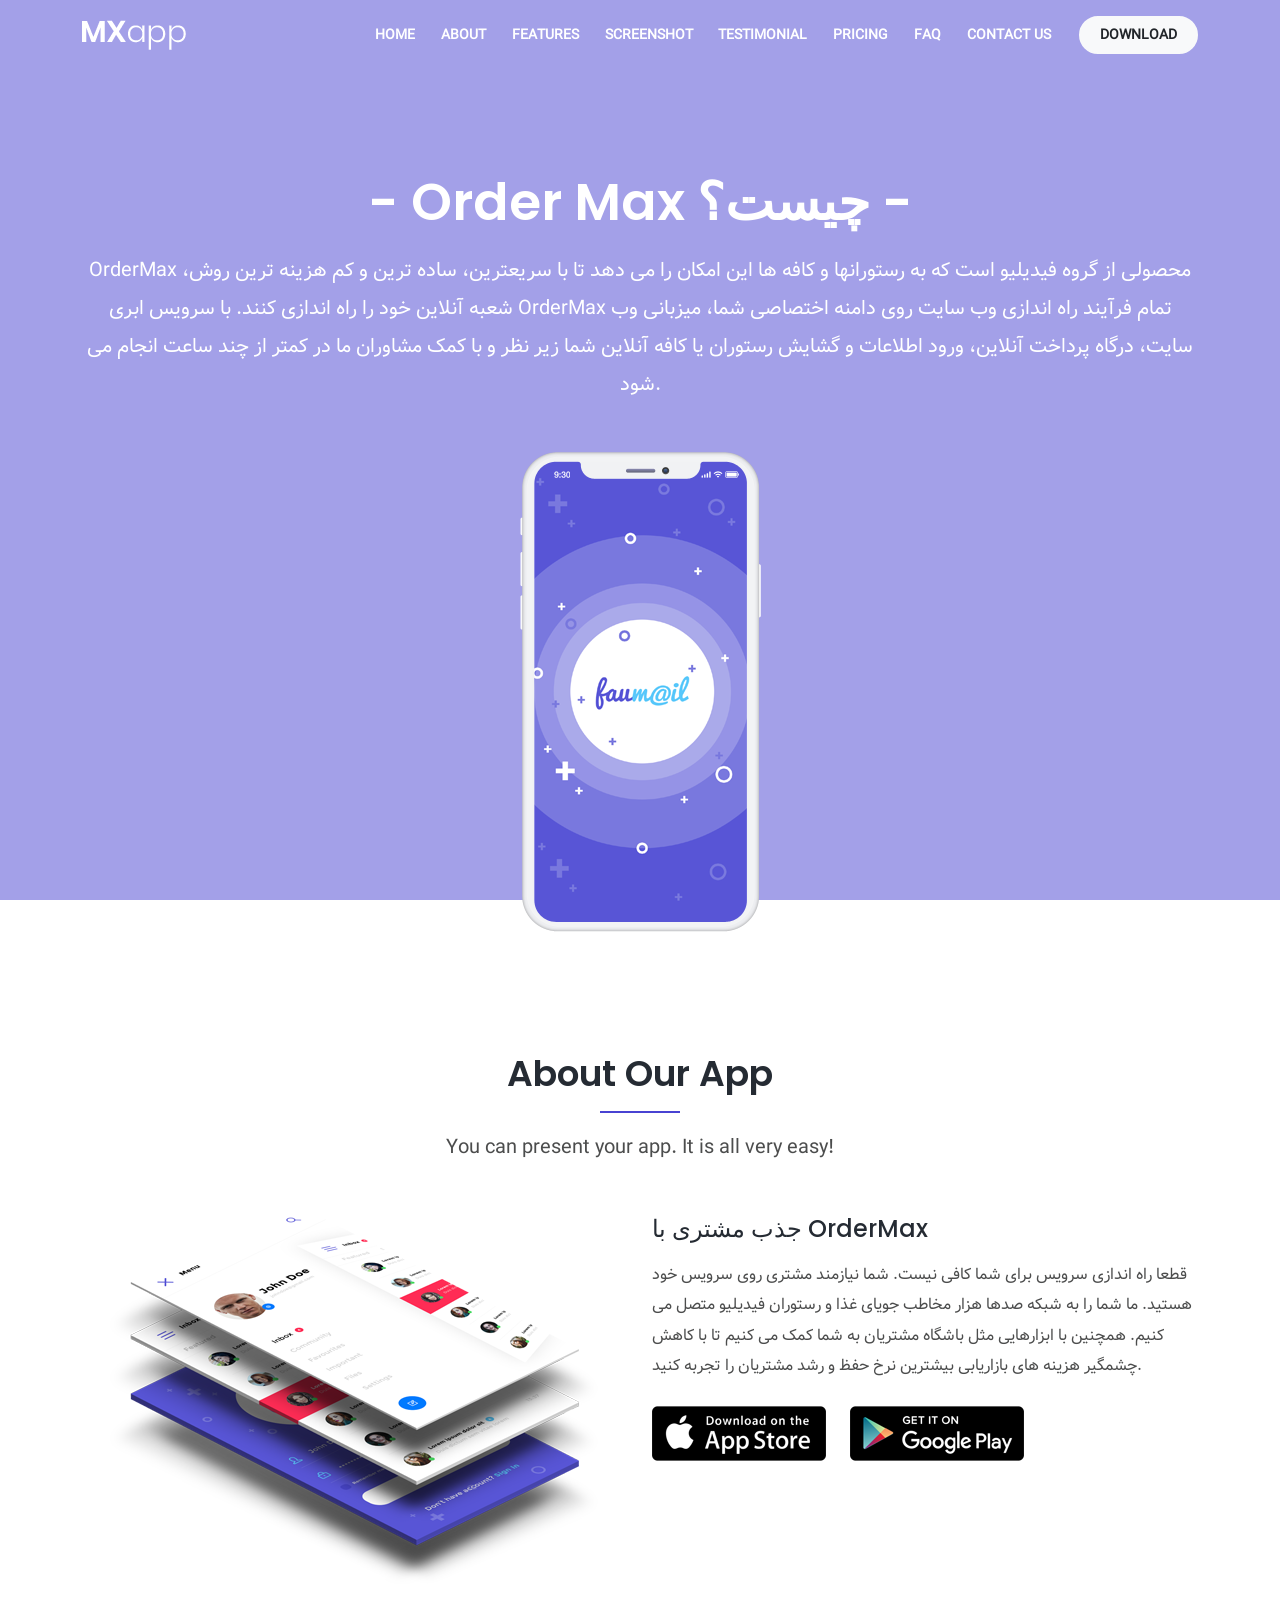
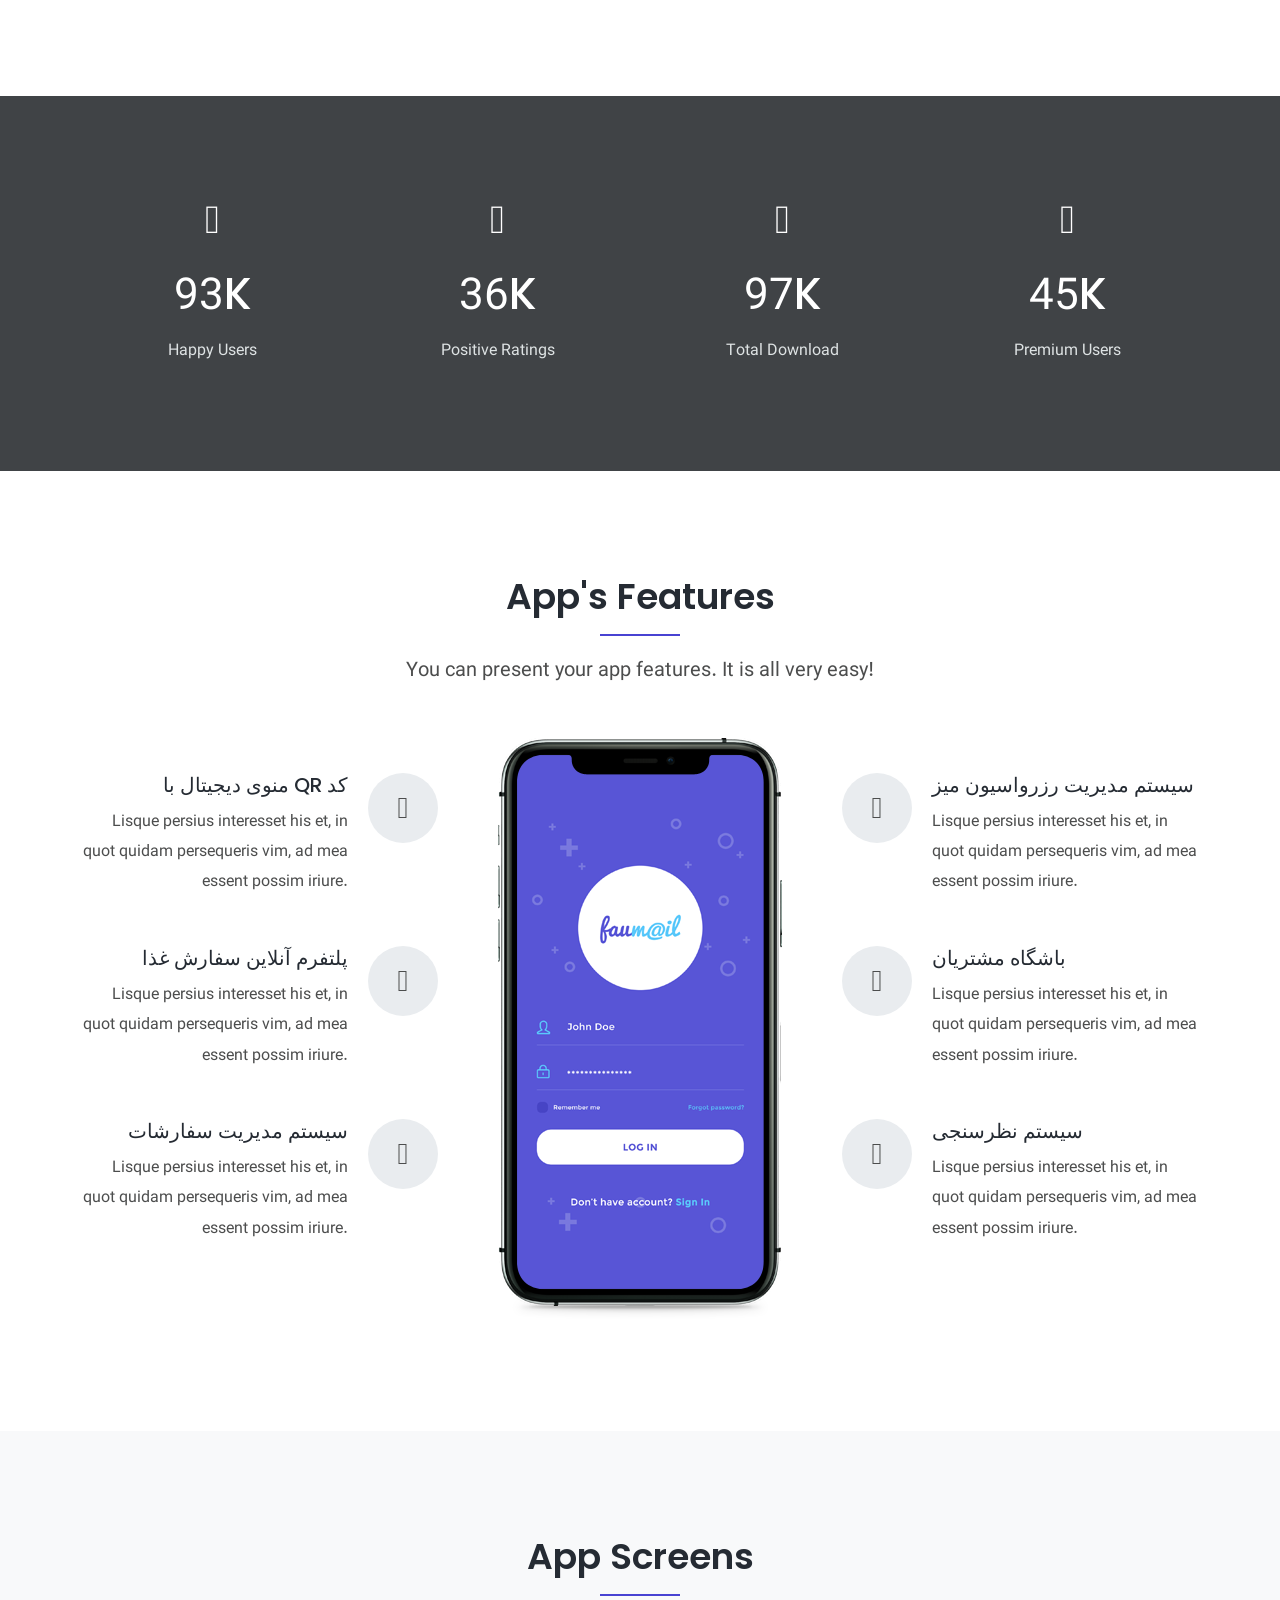
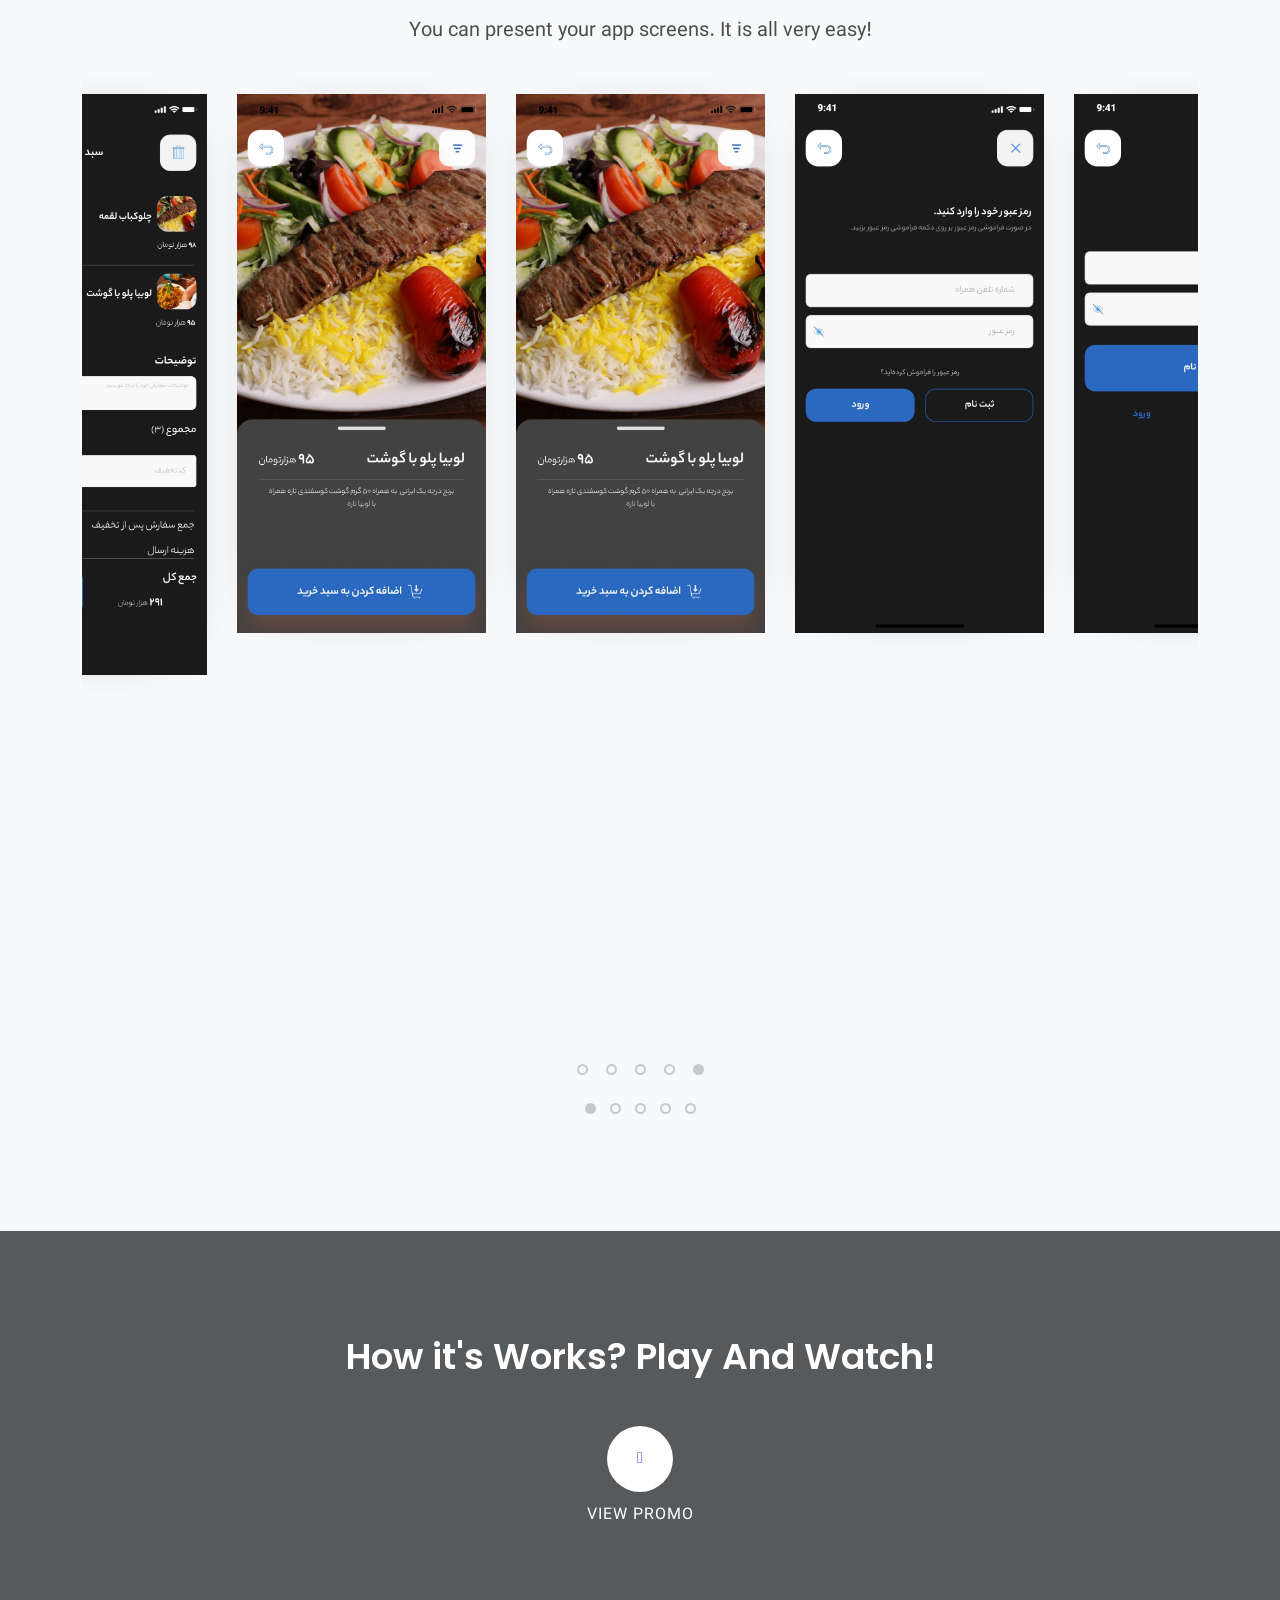
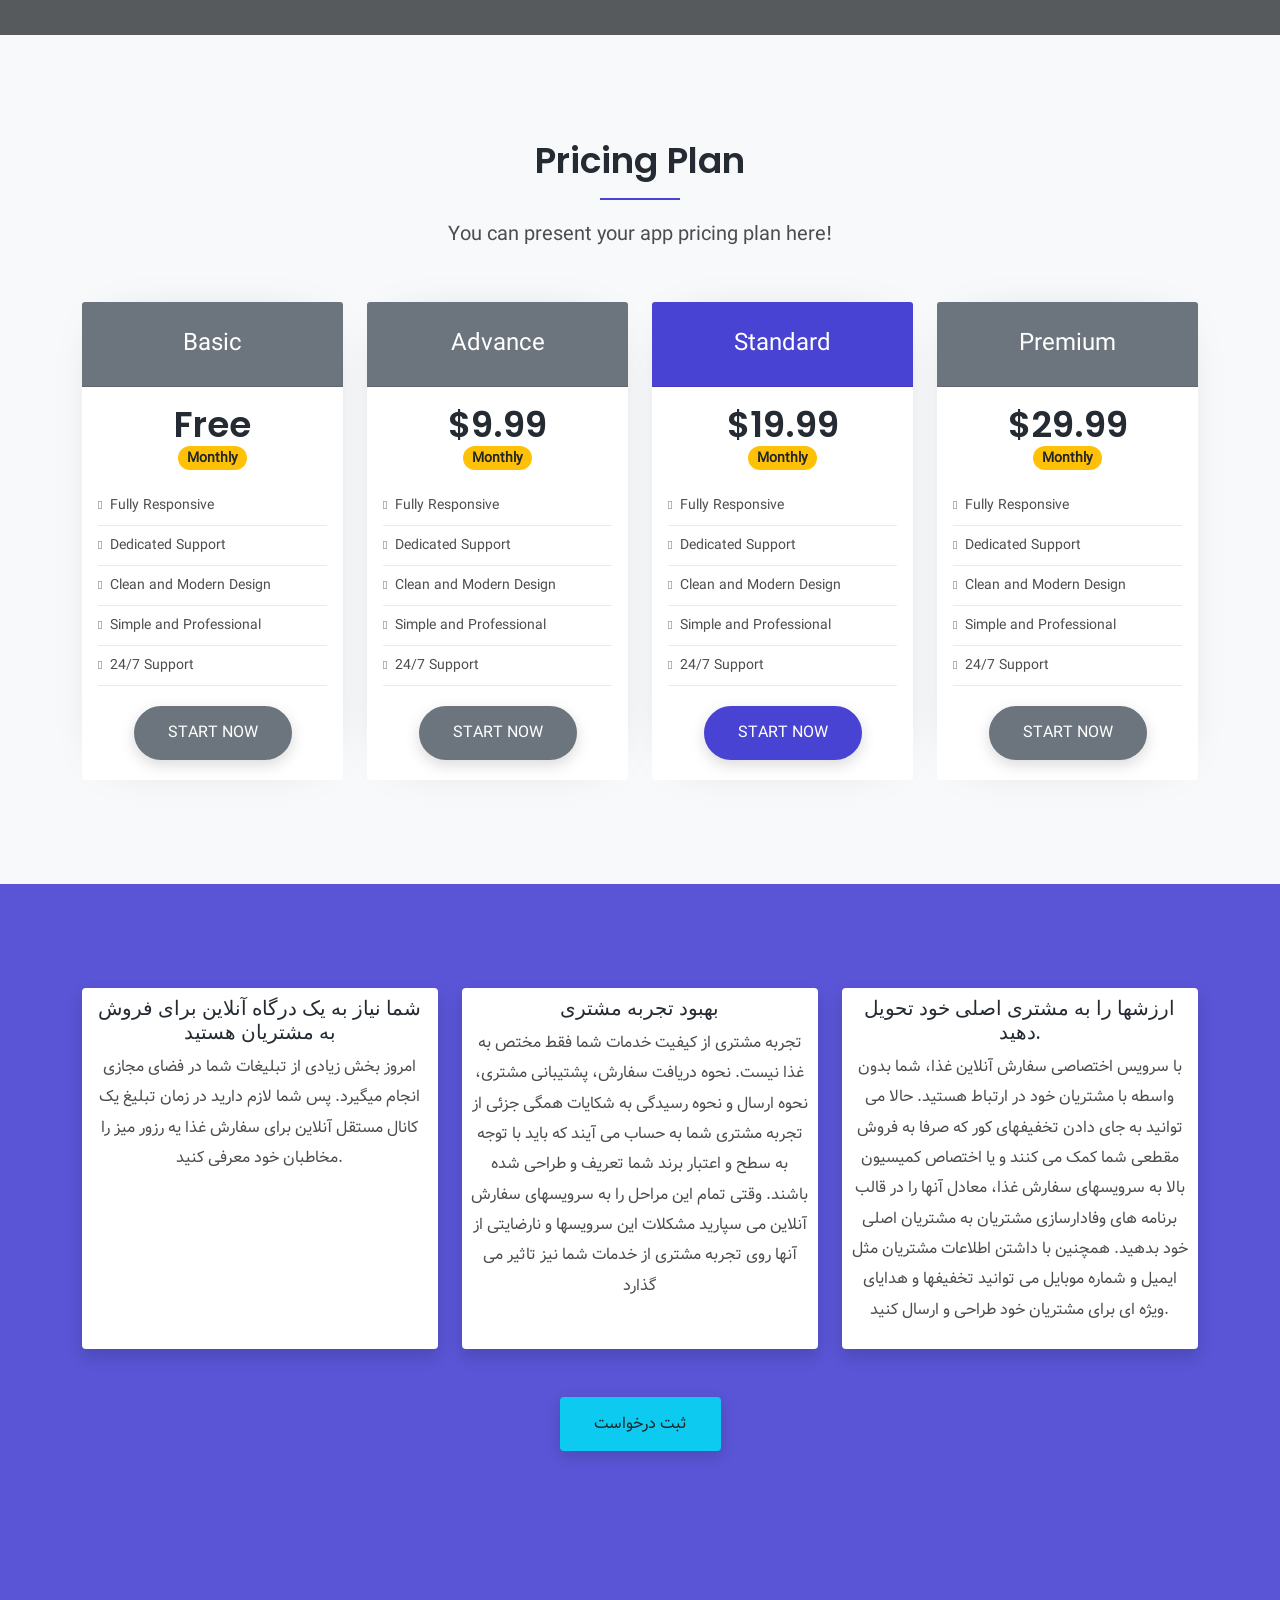
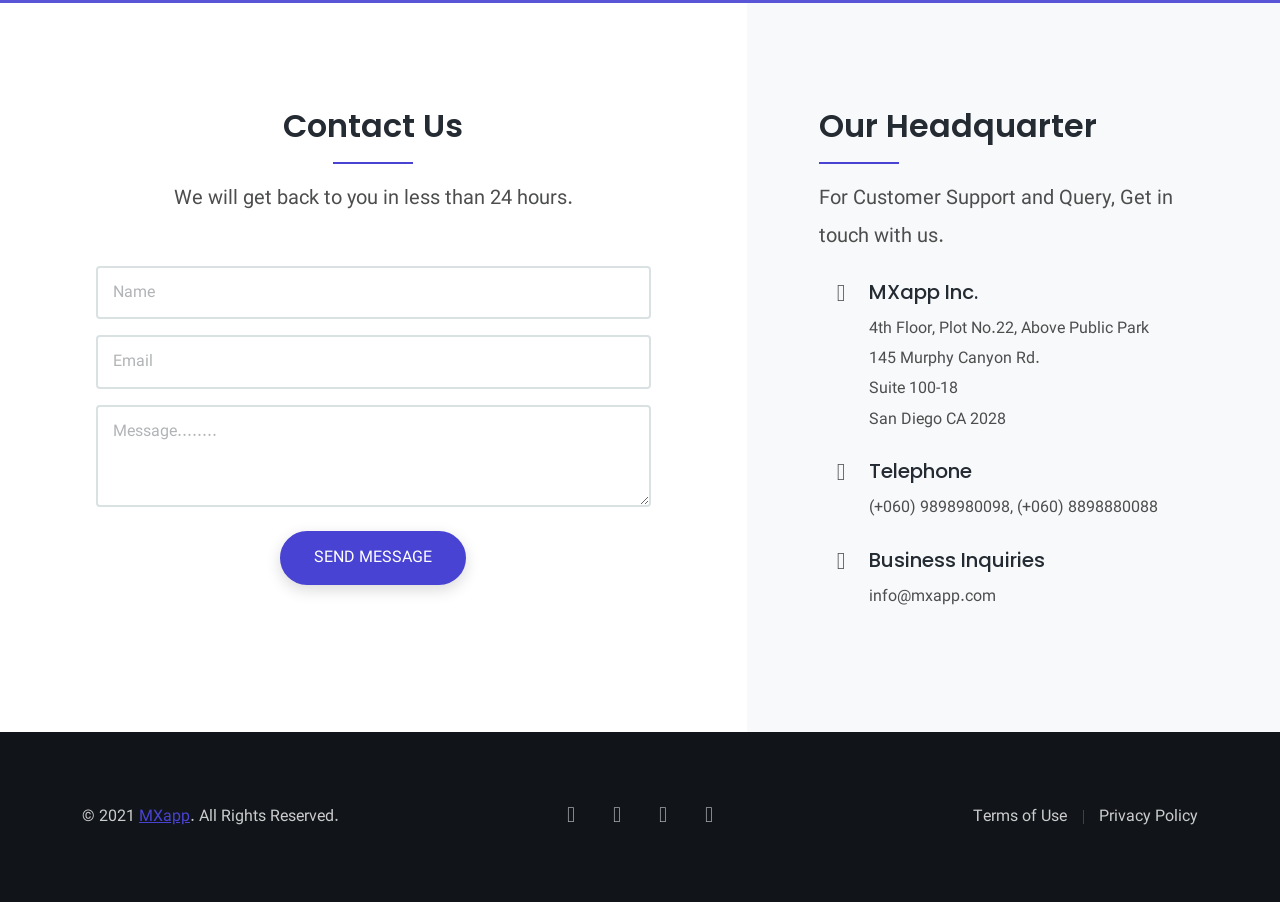
==== MXapp - App Landing Page HTML Template.html @ c93a3bf6 "version 1" ====
<!DOCTYPE html>
<!-- saved from url=(0051)http://demo.harnishdesign.net/html/mxapp/index.html -->
<html lang="en">

<head>
    <meta http-equiv="Content-Type" content="text/html; charset=UTF-8">

    <meta http-equiv="X-UA-Compatible" content="IE=edge">
    <meta name="viewport" content="width=device-width, initial-scale=1, minimum-scale=1.0, shrink-to-fit=no">
    <link href="http://demo.harnishdesign.net/html/mxapp/images/favicon.png" rel="icon">
    <title>MXapp - App Landing Page HTML Template</title>
    <meta name="description" content="MXapp is Multi-purpose Bootstrap 5 App Landing Page HTML Template.">
    <meta name="author" content="harnishdesign.net">

    <!-- Web Fonts -->
    <link rel="stylesheet" href="https://fonts.googleapis.com/css?family=Poppins:100,200,300,400,500,600,700,800,900"
        type="text/css">

    <!-- Stylesheet
============================================= -->
    <!-- Bootstrap -->
    <link rel="stylesheet" type="text/css" href="./MXapp - App Landing Page HTML Template_files/bootstrap.min.css">
    <!-- Font Awesome Icon -->
    <link rel="stylesheet" type="text/css" href="./MXapp - App Landing Page HTML Template_files/all.min.css">
    <!-- Owl Carousel -->
    <link rel="stylesheet" type="text/css" href="./MXapp - App Landing Page HTML Template_files/owl.carousel.min.css">
    <!-- Magnific Popup -->
    <link rel="stylesheet" type="text/css" href="./MXapp - App Landing Page HTML Template_files/magnific-popup.min.css">
    <!-- Custom Stylesheet -->
    <link rel="stylesheet" type="text/css" href="./MXapp - App Landing Page HTML Template_files/stylesheet.css">
    <!-- Colors Css -->
    <link id="color-switcher" type="text/css" rel="stylesheet"
        href="./MXapp - App Landing Page HTML Template_files/index.html">
</head>

<body data-bs-spy="scroll" data-bs-target=".navbar" data-bs-offset="70">

    <!-- Preloader -->
    <div class="preloader" style="display: none;">
        <div data-loader="dual-ring" style="display: none;"></div>
    </div>
    <!-- Preloader End -->

    <!-- Document Wrapper   
=============================== -->
    <div id="main-wrapper">
        <!-- Header
  ============================ -->
        <header id="header" class="sticky-top-slide">
            <!-- Navbar -->
            <nav
                class="primary-menu navbar navbar-expand-lg navbar-text-light bg-transparent navbar-line-under-text border-bottom-0 text-uppercase text-2 fw-600 sticky-on">
                <div class="container-lg">
                    <!-- Logo -->
                    <a class="logo" href="http://demo.harnishdesign.net/html/mxapp/index.html" title="MXapp"> <img
                            src="./MXapp - App Landing Page HTML Template_files/logo-light.png" alt="MXapp"> </a>
                    <!-- Logo End -->
                    <button class="navbar-toggler" type="button" data-bs-toggle="collapse"
                        data-bs-target="#header-nav"><span></span><span></span><span></span></button>
                    <div id="header-nav" class="collapse navbar-collapse justify-content-end">
                        <ul class="navbar-nav">
                            <li class="nav-item"><a class="nav-link smooth-scroll"
                                    href="http://demo.harnishdesign.net/html/mxapp/index.html#home">Home</a></li>
                            <li class="nav-item"><a class="nav-link smooth-scroll"
                                    href="http://demo.harnishdesign.net/html/mxapp/index.html#about">About</a></li>
                            <li class="nav-item"><a class="nav-link smooth-scroll active"
                                    href="http://demo.harnishdesign.net/html/mxapp/index.html#features">Features</a>
                            </li>
                            <li class="nav-item"><a class="nav-link smooth-scroll"
                                    href="http://demo.harnishdesign.net/html/mxapp/index.html#screenshot">Screenshot</a>
                            </li>
                            <li class="nav-item"><a class="nav-link smooth-scroll"
                                    href="http://demo.harnishdesign.net/html/mxapp/index.html#testimonial">Testimonial</a>
                            </li>
                            <li class="nav-item"><a class="nav-link smooth-scroll"
                                    href="http://demo.harnishdesign.net/html/mxapp/index.html#pricing">Pricing</a></li>
                            <li class="nav-item"><a class="nav-link smooth-scroll"
                                    href="http://demo.harnishdesign.net/html/mxapp/index.html#faq">Faq</a></li>
                            <li class="nav-item"><a class="nav-link smooth-scroll"
                                    href="http://demo.harnishdesign.net/html/mxapp/index.html#contact">Contact Us</a>
                            </li>
                            <li class="align-items-center h-auto ms-lg-3"><a
                                    href="http://demo.harnishdesign.net/html/mxapp/index.html#download"
                                    class="nav-link btn btn-light link-dark rounded-pill fw-600 shadow-none d-inline-block mt-3 mt-lg-0 smooth-scroll">Download</a>
                            </li>
                        </ul>
                    </div>
                </div>
            </nav>
            <!-- Navbar End -->
        </header>
        <!-- Header End -->

        <!-- Content
  ============================================= -->
        <div id="content" role="main">

            <!-- Intro
    ============================================= -->
            <section id="home">
                <div class="hero-wrap">
                    <div class="hero-mask opacity-5 bg-primary"></div>
                    <div class="hero-bg parallax"
                        style="background-image: url(&quot;images/intro-bg.jpg&quot;); background-size: cover; background-repeat: no-repeat; background-attachment: fixed; background-position: center -1471.5px;">
                    </div>
                    <div class="hero-content d-flex pt-5 fullscreen">
                        <div class="container my-auto pt-5">
                            <div class="row mt-5 mb-n5">
                                <div class="col-lg-12 align-self-center text-center">
                                    <p class="text-white ls-4 text-uppercase"></p>
                                    <h2 class="text-13 fw-600 text-white mb-3">- Order Max چیست؟ -</h2>
                                    <p class="lead text-white mb-5">OrderMax محصولی از گروه فیدیلیو است که به رستورانها
                                        و کافه ها این امکان را می دهد تا با سریعترین، ساده ترین و کم هزینه ترین روش،
                                        شعبه آنلاین خود را راه اندازی کنند. با سرویس ابری OrderMax تمام فرآیند راه
                                        اندازی وب سایت روی دامنه اختصاصی شما، میزبانی وب سایت، درگاه پرداخت آنلاین، ورود
                                        اطلاعات و گشایش رستوران یا کافه آنلاین شما زیر نظر و با کمک مشاوران ما در کمتر
                                        از چند ساعت انجام می شود.</p>
                                    <img class="img-fluid"
                                        src="./MXapp - App Landing Page HTML Template_files/app-showcase.png" alt="">
                                </div>
                            </div>
                        </div>
                    </div>
                </div>
            </section>
            <!-- Intro end -->

            <!-- About
    ============================================= -->
            <section id="about" class="section">
                <div class="container pt-5">
                    <h2 class="text-9 fw-600 text-center">About Our App</h2>
                    <hr class="heading-separator-line bg-primary opacity-10 mx-auto">
                    <p class="lead text-center mb-4">You can present your app. It is all very easy!</p>
                    <div class="row">
                        <div class="col-lg-6 text-center"> <img class="img-fluid"
                                src="./MXapp - App Landing Page HTML Template_files/about-app.png" alt=""> </div>
                        <div class="col-lg-6 text-center text-lg-start">
                            <h2 class="text-6 mb-3 mt-4">جذب مشتری با OrderMax</h2>
                            <p>قطعا راه اندازی سرویس برای شما کافی نیست. شما نیازمند مشتری روی سرویس خود هستید. ما شما
                                را به شبکه صدها هزار مخاطب جویای غذا و رستوران فیدیلیو متصل می کنیم. همچنین با ابزارهایی
                                مثل باشگاه مشتریان به شما کمک می کنیم تا با کاهش چشمگیر هزینه های بازاریابی بیشترین نرخ
                                حفظ و رشد مشتریان را تجربه کنید.</p>
                            <div class="d-inline-flex pt-2">
                                <a class="me-4" href="http://demo.harnishdesign.net/html/mxapp/index.html"><img
                                        class="img-fluid"
                                        src="./MXapp - App Landing Page HTML Template_files/app-store.png" alt=""></a>
                                <a href="http://demo.harnishdesign.net/html/mxapp/index.html"><img class="img-fluid"
                                        src="./MXapp - App Landing Page HTML Template_files/google-play-store.png"
                                        alt=""></a>
                            </div>
                        </div>
                    </div>
                </div>
            </section>
            <!-- About end -->

            <!-- Counter
    ============================================= -->
            <section id="counter" class="section hero-wrap">
                <div class="hero-mask opacity-8 bg-dark"></div>
                <div class="hero-bg parallax"
                    style="background-image: url(&quot;images/intro-bg-4.jpg&quot;); background-size: cover; background-repeat: no-repeat; background-attachment: fixed; background-position: center -617.906px;">
                </div>
                <div class="hero-content">
                    <div class="container">
                        <div class="row gy-5">
                            <div class="col-6 col-md-3">
                                <div class="featured-box text-center">
                                    <div class="featured-box-icon text-white"><i class="fas fa-users"></i></div>
                                    <h4 class="text-11 text-white fw-500"><span class="counter" data-from="0"
                                            data-to="120">120</span>K</h4>
                                    <p class="text-light mb-0">Happy Users</p>
                                </div>
                            </div>
                            <div class="col-6 col-md-3">
                                <div class="featured-box text-center">
                                    <div class="featured-box-icon text-white"><i class="fas fa-star-half-alt"></i></div>
                                    <h4 class="text-11 text-white fw-500"><span class="counter" data-from="0"
                                            data-to="46">46</span>K</h4>
                                    <p class="text-light mb-0">Positive Ratings</p>
                                </div>
                            </div>
                            <div class="col-6 col-md-3">
                                <div class="featured-box text-center">
                                    <div class="featured-box-icon text-white"><i class="fas fa-download"></i></div>
                                    <h4 class="text-11 text-white fw-500"><span class="counter" data-from="0"
                                            data-to="125">125</span>K</h4>
                                    <p class="text-light mb-0">Total Download</p>
                                </div>
                            </div>
                            <div class="col-6 col-md-3">
                                <div class="featured-box text-center">
                                    <div class="featured-box-icon text-white"><i class="fas fa-gem"></i></div>
                                    <h4 class="text-11 text-white fw-500"><span class="counter" data-from="0"
                                            data-to="58">58</span>K</h4>
                                    <p class="text-light mb-0">Premium Users</p>
                                </div>
                            </div>
                        </div>
                    </div>
                </div>
            </section>
            <!-- Counter end -->

            <!-- Features
    ============================================= -->
            <section id="features" class="section">
                <div class="container">
                    <h2 class="text-9 fw-600 text-center">App's Features</h2>
                    <hr class="heading-separator-line bg-primary opacity-10 mx-auto">
                    <p class="lead text-center mb-5">You can present your app features. It is all very easy!</p>
                    <div class="row">
                        <div class="col-lg-4 align-self-center">
                            <div class="row justify-content-center">
                                <div class="col-md-6 col-lg-12">
                                    <div class="featured-box featured-box-reverse-lg style-3 mb-5">
                                        <div class="featured-box-icon bg-light-1 rounded-circle"> <i
                                                class="fas fa-pencil-ruler"></i></div>
                                        <h3>منوی دیجیتال با QR کد</h3>
                                        <p>Lisque persius interesset his et, in quot quidam persequeris vim, ad mea
                                            essent possim iriure.</p>
                                    </div>
                                </div>
                                <div class="col-md-6 col-lg-12">
                                    <div class="featured-box featured-box-reverse-lg style-3 mb-5">
                                        <div class="featured-box-icon bg-light-1 rounded-circle"> <i
                                                class="fas fa-cloud-upload-alt"></i> </div>
                                        <h3>پلتفرم آنلاین سفارش غذا</h3>
                                        <p>Lisque persius interesset his et, in quot quidam persequeris vim, ad mea
                                            essent possim iriure.</p>
                                    </div>
                                </div>
                                <div class="col-md-6 col-lg-12">
                                    <div class="featured-box featured-box-reverse-lg style-3 mb-5">
                                        <div class="featured-box-icon bg-light-1 rounded-circle"> <i
                                                class="fas fa-tags"></i> </div>
                                        <h3>سیستم مدیریت سفارشات</h3>
                                        <p>Lisque persius interesset his et, in quot quidam persequeris vim, ad mea
                                            essent possim iriure.</p>
                                    </div>
                                </div>
                            </div>
                        </div>
                        <div class="col-lg-4 text-center mb-4 mb-lg-0"> <img alt=""
                                src="./MXapp - App Landing Page HTML Template_files/app-showcase-feature.png"
                                class="img-fluid"> </div>
                        <div class="col-lg-4 align-self-center">
                            <div class="row justify-content-center">
                                <div class="col-md-6 col-lg-12">
                                    <div class="featured-box style-3 mb-5">
                                        <div class="featured-box-icon bg-light-1 rounded-circle"> <i
                                                class="fas fa-lock"></i> </div>
                                        <h3>سیستم مدیریت رزرواسیون میز</h3>
                                        <p>Lisque persius interesset his et, in quot quidam persequeris vim, ad mea
                                            essent possim iriure.</p>
                                    </div>
                                </div>
                                <div class="col-md-6 col-lg-12">
                                    <div class="featured-box style-3 mb-5">
                                        <div class="featured-box-icon bg-light-1 rounded-circle"> <i
                                                class="fas fa-paper-plane"></i> </div>
                                        <h3>باشگاه مشتریان</h3>
                                        <p>Lisque persius interesset his et, in quot quidam persequeris vim, ad mea
                                            essent possim iriure.</p>
                                    </div>
                                </div>
                                <div class="col-md-6 col-lg-12">
                                    <div class="featured-box style-3 mb-5">
                                        <div class="featured-box-icon bg-light-1 rounded-circle"> <i
                                                class="fas fa-sync-alt"></i> </div>
                                        <h3>سیستم نظرسنجی</h3>
                                        <p>Lisque persius interesset his et, in quot quidam persequeris vim, ad mea
                                            essent possim iriure.</p>
                                    </div>
                                </div>
                            </div>
                        </div>
                    </div>
                </div>
            </section>
            <!-- Features end -->

            <!-- Screenshot -->
            <section id="screenshot" class="section bg-light">
                <div class="container">
                    <h2 class="text-9 fw-600 text-center">App Screens</h2>
                    <hr class="heading-separator-line bg-primary opacity-10 mx-auto">
                    <p class="lead text-center mb-4">You can present your app screens. It is all very easy!</p>
                    <div class="owl-carousel owl-theme owl-loaded owl-drag" data-nav="true" data-autoplay="true"
                        data-loop="true" data-center="true" data-margin="30" data-slideby="1" data-stagepadding="15"
                        data-items-xs="1" data-items-sm="2" data-items-md="3" data-items-lg="4">





                        <div class="owl-stage-outer">
                            <div class="owl-stage"
                                style="transition: all 0.25s ease 0s; width: 4242px; padding-left: 15px; padding-right: 15px; transform: translate3d(-2106px, 0px, 0px);">
                                <div class="owl-item cloned" style="width: 294px; margin-right: 30px;">
                                    <div class="item shadow-md"> <img class="img-fluid" alt=""
                                            src="./MXapp - App Landing Page HTML Template_files/owl-1.jpg"> </div>
                                </div>
                                <div class="owl-item cloned" style="width: 294px; margin-right: 30px;">
                                    <div class="item shadow-md"> <img class="img-fluid" alt=""
                                            src="./MXapp - App Landing Page HTML Template_files/owl-2.jpg"> </div>
                                </div>
                                <div class="owl-item cloned" style="width: 294px; margin-right: 30px;">
                                    <div class="item shadow-md"> <img class="img-fluid" alt=""
                                            src="./MXapp - App Landing Page HTML Template_files/owl-3.jpg"> </div>
                                </div>
                                <div class="owl-item cloned" style="width: 294px; margin-right: 30px;">
                                    <div class="item shadow-md"> <img class="img-fluid" alt=""
                                            src="./MXapp - App Landing Page HTML Template_files/owl-4.jpg"> </div>
                                </div>
                                <div class="owl-item" style="width: 294px; margin-right: 30px;">
                                    <div class="item shadow-md"> <img class="img-fluid" alt=""
                                            src="./MXapp - App Landing Page HTML Template_files/owl-5.jpg"> </div>
                                </div>




                            </div>
                        </div>
                        <div class="owl-nav">
                            <button type="button" role="presentation" class="owl-prev">
                                <i class="fa fa-chevron-left"></i></button>
                            <button type="button" role="presentation" class="owl-next">
                                <i class="fa fa-chevron-right"></i>
                            </button>
                        </div>
                        <div class="owl-dots">
                            <button role="button" class="owl-dot">
                                <span></span>
                            </button>
                            <button role="button" class="owl-dot">
                                <span></span>
                            </button>
                            <button role="button" class="owl-dot">
                                <span></span>
                            </button>
                            <button role="button" class="owl-dot">
                                <span></span>
                            </button>
                            <button role="button" class="owl-dot active">
                                <span></span>
                            </button>
                        </div>
                    </div>
                </div>
            </section>
            <!-- Screenshot end -->

            <!-- How it works
    ============================================= -->
            <section id="how-it-works" class="hero-wrap section">
                <div class="hero-mask opacity-7 bg-dark"></div>
                <div class="hero-bg parallax"
                    style="background-image: url(&quot;images/intro-bg-4.jpg&quot;); background-size: cover; background-repeat: no-repeat; background-attachment: fixed; background-position: center 521.226px;">
                </div>
                <div class="hero-content">
                    <div class="container text-center">
                        <h2 class="text-9 fw-600 text-white mb-4 mb-lg-5">How it's Works? Play And Watch!</h2>
                        <a class="popup-youtube btn-video-play" href="http://www.youtube.com/watch?v=7e90gBu4pas"><i
                                class="fas fa-play"></i></a>
                        <p class="text-white font text-uppercase ls-1 mt-2 mb-0">View Promo</p>
                    </div>
                </div>
            </section>
            <!-- How it works end -->



            <!-- Pricing Plan
    ============================================= -->
            <section id="pricing" class="section bg-light">
                <div class="container">
                    <h2 class="text-9 fw-600 text-center">Pricing Plan</h2>
                    <hr class="heading-separator-line bg-primary opacity-10 mx-auto">
                    <p class="lead text-center mb-5">You can present your app pricing plan here!</p>
                    <div class="row gy-4">
                        <div class="col-sm-6 col-lg-3">
                            <div class="card text-center border-0 shadow-md">
                                <div class="card-header text-white text-6 fw-500 bg-secondary py-4"> Basic </div>
                                <div class="card-body">
                                    <h5 class="text-9 fw-600 mb-0">Free</h5>
                                    <p class=" text-2 badge bg-warning text-dark fw-600 rounded-pill">Monthly</p>
                                    <ul class="list-style-2 text-2 text-start">
                                        <li><span class="text-1 me-2"><i class="fas fa-check"></i></span>Fully
                                            Responsive</li>
                                        <li><span class="text-1 me-2"><i class="fas fa-check"></i></span>Dedicated
                                            Support</li>
                                        <li><span class="text-1 me-2"><i class="fas fa-check"></i></span>Clean and
                                            Modern Design</li>
                                        <li><span class="text-1 me-2"><i class="fas fa-check"></i></span>Simple and
                                            Professional</li>
                                        <li><span class="text-1 me-2"><i class="fas fa-times"></i></span>24/7 Support
                                        </li>
                                    </ul>
                                    <a href="./MXapp - App Landing Page HTML Template_files/index.html"
                                        class="btn btn-secondary rounded-pill text-uppercase my-1">Start Now</a>
                                </div>
                            </div>
                        </div>
                        <div class="col-sm-6 col-lg-3">
                            <div class="card text-center border-0 shadow-md">
                                <div class="card-header text-white text-6 fw-500 bg-secondary py-4"> Advance </div>
                                <div class="card-body">
                                    <h5 class="text-9 fw-600 mb-0">$9.99</h5>
                                    <p class=" text-2 badge bg-warning text-dark fw-600 rounded-pill">Monthly</p>
                                    <ul class="list-style-2 text-2 text-start">
                                        <li><span class="text-1 me-2"><i class="fas fa-check"></i></span>Fully
                                            Responsive</li>
                                        <li><span class="text-1 me-2"><i class="fas fa-check"></i></span>Dedicated
                                            Support</li>
                                        <li><span class="text-1 me-2"><i class="fas fa-check"></i></span>Clean and
                                            Modern Design</li>
                                        <li><span class="text-1 me-2"><i class="fas fa-check"></i></span>Simple and
                                            Professional</li>
                                        <li><span class="text-1 me-2"><i class="fas fa-check"></i></span>24/7 Support
                                        </li>
                                    </ul>
                                    <a href="./MXapp - App Landing Page HTML Template_files/index.html"
                                        class="btn btn-secondary rounded-pill text-uppercase my-1">Start Now</a>
                                </div>
                            </div>
                        </div>
                        <div class="col-sm-6 col-lg-3">
                            <div class="card text-center border-0 shadow-md">
                                <div class="card-header text-white text-6 fw-500 bg-primary py-4"> Standard </div>
                                <div class="card-body">
                                    <h5 class="text-9 fw-600 mb-0">$19.99</h5>
                                    <p class=" text-2 badge bg-warning text-dark fw-600 rounded-pill">Monthly</p>
                                    <ul class="list-style-2 text-2 text-start">
                                        <li><span class="text-1 me-2"><i class="fas fa-check"></i></span>Fully
                                            Responsive</li>
                                        <li><span class="text-1 me-2"><i class="fas fa-check"></i></span>Dedicated
                                            Support</li>
                                        <li><span class="text-1 me-2"><i class="fas fa-check"></i></span>Clean and
                                            Modern Design</li>
                                        <li><span class="text-1 me-2"><i class="fas fa-check"></i></span>Simple and
                                            Professional</li>
                                        <li><span class="text-1 me-2"><i class="fas fa-check"></i></span>24/7 Support
                                        </li>
                                    </ul>
                                    <a href="./MXapp - App Landing Page HTML Template_files/index.html"
                                        class="btn btn-primary rounded-pill text-uppercase my-1">Start Now</a>
                                </div>
                            </div>
                        </div>
                        <div class="col-sm-6 col-lg-3">
                            <div class="card text-center border-0 shadow-md">
                                <div class="card-header text-white text-6 fw-500 bg-secondary py-4"> Premium </div>
                                <div class="card-body">
                                    <h5 class="text-9 fw-600 mb-0">$29.99</h5>
                                    <p class=" text-2 badge bg-warning text-dark fw-600 rounded-pill">Monthly</p>
                                    <ul class="list-style-2 text-2 text-start">
                                        <li><span class="text-1 me-2"><i class="fas fa-check"></i></span>Fully
                                            Responsive</li>
                                        <li><span class="text-1 me-2"><i class="fas fa-check"></i></span>Dedicated
                                            Support</li>
                                        <li><span class="text-1 me-2"><i class="fas fa-check"></i></span>Clean and
                                            Modern Design</li>
                                        <li><span class="text-1 me-2"><i class="fas fa-check"></i></span>Simple and
                                            Professional</li>
                                        <li><span class="text-1 me-2"><i class="fas fa-check"></i></span>24/7 Support
                                        </li>
                                    </ul>
                                    <a href="./MXapp - App Landing Page HTML Template_files/index.html"
                                        class="btn btn-secondary rounded-pill text-uppercase my-1">Start Now</a>
                                </div>
                            </div>
                        </div>
                    </div>
                </div>
            </section>
            <!-- Pricing Plan end -->

            <!-- Get the app -->
            <section id="download" class="hero-wrap section">
                <div class="hero-mask opacity-9 bg-primary"></div>
                <div class="hero-bg parallax"
                    style="background-image: url(&quot;images/intro-bg-2.jpg&quot;); background-size: cover; background-repeat: no-repeat; background-attachment: fixed; background-position: center 1524.28px;">
                </div>
                <div class="hero-content">
                    <div class="container">
                        <div class="row">
                            <div class="col-md-4">
                                <div class="text-center bg-white shadow h-100 p-2 rounded">
                                    <h5>شما نیاز به یک درگاه آنلاین برای فروش به مشتریان هستید</h5>
                                    <p>امروز بخش زیادی از تبلیغات شما در فضای مجازی انجام میگیرد. پس شما لازم دارید در
                                        زمان تبلیغ یک کانال مستقل آنلاین برای سفارش غذا یه رزور میز را مخاطبان خود معرفی
                                        کنید.</p>
                                </div>
                            </div>
                            <div class="col-md-4">
                                <div class="text-center bg-white shadow h-100 p-2 rounded">
                                    <h5>بهبود تجربه مشتری</h5>
                                    <p>تجربه مشتری از کیفیت خدمات شما فقط مختص به غذا نیست. نحوه دریافت سفارش، پشتیبانی
                                        مشتری، نحوه ارسال و نحوه رسیدگی به شکایات همگی جزئی از تجربه مشتری شما به حساب
                                        می آیند که باید با توجه به سطح و اعتبار برند شما تعریف و طراحی شده باشند. وقتی
                                        تمام این مراحل را به سرویسهای سفارش آنلاین می سپارید مشکلات این سرویسها و
                                        نارضایتی از آنها روی تجربه مشتری از خدمات شما نیز تاثیر می گذارد</p>
                                </div>
                            </div>
                            <div class="col-md-4">
                                <div class="text-center bg-white shadow h-100 p-2 rounded">
                                    <h5>ارزشها را به مشتری اصلی خود تحویل دهید.</h5>
                                    <p>با سرویس اختصاصی سفارش آنلاین غذا، شما بدون واسطه با مشتریان خود در ارتباط هستید.
                                        حالا می توانید به جای دادن تخفیفهای کور که صرفا به فروش مقطعی شما کمک می کنند و
                                        یا اختصاص کمیسیون بالا به سرویسهای سفارش غذا، معادل آنها را در قالب برنامه های
                                        وفادارسازی مشتریان به مشتریان اصلی خود بدهید. همچنین با داشتن اطلاعات مشتریان
                                        مثل ایمیل و شماره موبایل می توانید تخفیفها و هدایای ویژه ای برای مشتریان خود
                                        طراحی و ارسال کنید.</p>
                                </div>
                            </div>
                        </div>
                        <button class="d-block my-5 m-auto btn btn-info text-dark">ثبت درخواست</button>
                    </div>
                </div>
            </section>
            <!-- Get the app end -->





            <section id="contact">
                <div class="row g-0">
                    <div class="col-md-6 col-lg-7">
                        <div class="section px-4 px-sm-5 mx-lg-5">
                            <h2 class="fw-600 text-center mb-3">Contact Us</h2>
                            <hr class="heading-separator-line bg-primary opacity-10 mx-auto">
                            <p class="lead text-center mb-5">We will get back to you in less than 24 hours.</p>
                            <form id="contact-form" action="http://demo.harnishdesign.net/html/mxapp/php/mail.php"
                                method="post">
                                <div class="mb-3">
                                    <input name="name" type="text" class="form-control border-2" required=""
                                        placeholder="Name">
                                </div>
                                <div class="mb-3">
                                    <input name="email" type="email" class="form-control border-2" required=""
                                        placeholder="Email">
                                </div>
                                <div class="mb-3">
                                    <textarea name="form-message" class="form-control border-2" rows="3" required=""
                                        placeholder="Message........"></textarea>
                                </div>
                                <p class="text-center mt-4 mb-0">
                                    <button id="submit-btn" class="btn btn-primary rounded-pill text-uppercase"
                                        type="submit">Send Message</button>
                                </p>
                            </form>
                        </div>
                    </div>
                    <div class="col-md-6 col-lg-5 bg-light">
                        <section class="section px-4 px-sm-5 mx-lg-4">
                            <h2 class="fw-600 mb-3">Our Headquarter</h2>
                            <hr class="heading-separator-line bg-primary opacity-10">
                            <p class="lead">For Customer Support and Query, Get in touch with us.</p>
                            <div class="featured-box style-1">
                                <div class="featured-box-icon text-6"> <i class="fas fa-map-marker-alt"></i></div>
                                <h3>MXapp Inc.</h3>
                                <p>4th Floor, Plot No.22, Above Public Park<br> 145 Murphy Canyon Rd.<br> Suite
                                    100-18<br> San Diego CA 2028 </p>
                            </div>
                            <div class="featured-box style-1">
                                <div class="featured-box-icon text-6"> <i class="fas fa-phone"></i> </div>
                                <h3>Telephone</h3>
                                <p>(+060) 9898980098, (+060) 8898880088</p>
                            </div>
                            <div class="featured-box style-1">
                                <div class="featured-box-icon text-6"> <i class="fas fa-envelope"></i> </div>
                                <h3>Business Inquiries</h3>
                                <p>info@mxapp.com</p>
                            </div>
                        </section>
                    </div>
                </div>
            </section>
            <!-- Contact end -->

        </div>
        <!-- Content end -->

        <!-- Footer
  ============================================= -->
        <footer id="footer" class="section bg-dark footer-text-light">
            <div class="container">
                <div class="row">
                    <div class="col-lg-4 align-self-center text-center text-lg-start">
                        <p class="mb-0">© 2021 <a
                                href="./MXapp - App Landing Page HTML Template_files/index.html">MXapp</a>. All Rights
                            Reserved.</p>
                    </div>
                    <div class="col-lg-4 align-self-center justify-content-center justify-content-lg-start">
                        <ul class="social-icons social-icons-lg social-icons-muted justify-content-center py-3 py-lg-0">
                            <li class="social-icons-twitter"><a data-bs-toggle="tooltip"
                                    href="./MXapp - App Landing Page HTML Template_files/index.html" target="_blank"
                                    title="" data-bs-original-title="Twitter"><i class="fab fa-twitter"></i></a></li>
                            <li class="social-icons-facebook"><a data-bs-toggle="tooltip"
                                    href="./MXapp - App Landing Page HTML Template_files/index.html" target="_blank"
                                    title="" data-bs-original-title="Facebook"><i class="fab fa-facebook-f"></i></a>
                            </li>
                            <li class="social-icons-linkedin"><a data-bs-toggle="tooltip"
                                    href="./MXapp - App Landing Page HTML Template_files/index.html" target="_blank"
                                    title="" data-bs-original-title="LinkedIn"><i class="fab fa-linkedin-in"></i></a>
                            </li>
                            <li class="social-icons-instagram"><a data-bs-toggle="tooltip"
                                    href="./MXapp - App Landing Page HTML Template_files/index.html" target="_blank"
                                    title="" data-bs-original-title="Instagram"><i class="fab fa-instagram"></i></a>
                            </li>
                        </ul>
                    </div>
                    <div class="col-lg-4 align-self-center">
                        <ul class="nav nav-separator nav-separator-light justify-content-center justify-content-lg-end">
                            <li class="nav-item"> <a class="nav-link" data-bs-toggle="modal" data-bs-target="#terms"
                                    href="./MXapp - App Landing Page HTML Template_files/index.html">Terms of Use</a>
                            </li>
                            <li class="nav-item"> <a class="nav-link" data-bs-toggle="modal" data-bs-target="#privacy"
                                    href="./MXapp - App Landing Page HTML Template_files/index.html">Privacy Policy</a>
                            </li>
                        </ul>
                    </div>
                </div>
            </div>
        </footer>
        <!-- Footer end -->

    </div>
    <!-- Document Wrapper end -->

    <!-- Back to Top
============================================= -->
    <a id="back-to-top" data-bs-toggle="tooltip" title="" href="javascript:void(0)" data-bs-original-title="Back to Top"
        aria-label="Back to Top" style="display: inline;"><i class="fa fa-chevron-up"></i></a>

    <!-- Terms of Use Modal
================================== -->
    <div id="terms" class="modal fade" role="dialog" aria-hidden="true">
        <div class="modal-dialog modal-xl modal-dialog-centered" role="document">
            <div class="modal-content">
                <div class="modal-header">
                    <h5 class="modal-title">Terms of Use</h5>
                    <button type="button" class="btn-close" data-bs-dismiss="modal" aria-label="Close"></button>
                </div>
                <div class="modal-body p-4">
                    <p class="lead">Quidam lisque persius interesset his et, in quot quidam persequeris vim, ad mea
                        essent possim iriure. Lisque persius interesset his et, in quot quidam persequeris vim, ad mea
                        essent possim iriure. lisque persius interesset his et,
                        in quot quidam mea essent possim iriure.</p>
                    <h3 class="mb-3 mt-4">Terms of Use</h3>
                    <p>Lisque persius interesset his et, in quot quidam persequeris vim, ad mea essent possim iriure.
                        Lisque persius interesset his et, in quot quidam persequeris vim, ad mea essent possim iriure.
                        lisque persius interesset his et, in quot
                        quidam mea essent possim iriure.</p>
                    <h5 class="text-4">Part I – Information MXapp collects and controls</h5>
                    <p>Persius interesset his et, in quot quidam persequeris vim, ad mea essent possim iriure. Lisque
                        persius interesset his et, in quot quidam persequeris vim, ad mea essent possim iriure.</p>
                    <h5 class="text-4">Part II – Information that MXapp processes on your behalf</h5>
                    <p>Lisque persius interesset his et, in quot quidam persequeris vim, ad mea essent possim iriure.
                        Lisque persius interesset his et, in quot quidam persequeris vim.</p>
                    <h5 class="text-4">Part III – General</h5>
                    <p>Interesset his et, in quot quidam persequeris vim, ad mea essent possim iriure. Lisque persius
                        interesset his et, in quot quidam persequeris vim, ad mea essent possim iriure. lisque persius
                        interesset his et, in quot quidam mea essent
                        possim iriure.</p>
                    <h3 class="mb-3 mt-4">Privacy Policy</h3>
                    <p>Quidam lisque persius interesset his et, in quot quidam persequeris vim, ad mea essent possim
                        iriure. Lisque persius interesset his et, in quot quidam persequeris vim, ad mea essent possim
                        iriure. lisque persius interesset his et,
                        in quot quidam mea essent possim iriure.</p>
                    <ol class="lh-lg">
                        <li>Lisque persius interesset his et, in quot quidam persequeris vim, ad mea essent possim
                            iriure.</li>
                        <li>Quidam lisque persius interesset his et, Lisque persius interesset his et, in quot quidam
                            persequeris vim, ad mea essent possim iriure.</li>
                        <li>In quot quidam persequeris vim, ad mea essent possim iriure. Quidam lisque persius
                            interesset his et.</li>
                        <li>Quidam lisque persius interesset his et, Lisque persius interesset his et.</li>
                        <li>Interesset his et, Lisque persius interesset his et, in quot quidam persequeris vim, ad mea
                            essent possim iriure.</li>
                        <li>Persius interesset his et, Lisque persius interesset his et, in quot quidam persequeris vim,
                            ad mea essent possim iriure.</li>
                        <li>Quot quidam persequeris vim Quidam lisque persius interesset his et, Lisque persius
                            interesset his et, in quot quidam persequeris vim, ad mea essent possim iriure.</li>
                    </ol>
                </div>
            </div>
        </div>
    </div>
    <!-- Terms of Use Modal End -->

    <!-- Privacy Policy Modal
================================== -->
    <div id="privacy" class="modal fade" role="dialog" aria-hidden="true">
        <div class="modal-dialog modal-lg modal-dialog-centered" role="document">
            <div class="modal-content">
                <div class="modal-header">
                    <h5 class="modal-title">Privacy Policy</h5>
                    <button type="button" class="btn-close" data-bs-dismiss="modal" aria-label="Close"></button>
                </div>
                <div class="modal-body p-4">
                    <p class="lead">Quidam lisque persius interesset his et, in quot quidam persequeris vim, ad mea
                        essent possim iriure. Lisque persius interesset his et, in quot quidam persequeris vim, ad mea
                        essent possim iriure. lisque persius interesset his et,
                        in quot quidam mea essent possim iriure.</p>
                    <ul class="lh-lg">
                        <li>Lisque persius interesset his et, in quot quidam persequeris vim, ad mea essent possim
                            iriure.</li>
                        <li>Quidam lisque persius interesset his et, Lisque persius interesset his et, in quot quidam
                            persequeris vim, ad mea essent possim iriure.</li>
                        <li>In quot quidam persequeris vim, ad mea essent possim iriure. Quidam lisque persius
                            interesset his et.</li>
                        <li>Quidam lisque persius interesset his et, Lisque persius interesset his et.</li>
                        <li>Interesset his et, Lisque persius interesset his et, in quot quidam persequeris vim, ad mea
                            essent possim iriure.</li>
                        <li>Persius interesset his et, Lisque persius interesset his et, in quot quidam persequeris vim,
                            ad mea essent possim iriure.</li>
                        <li>Quot quidam persequeris vim Quidam lisque persius interesset his et, Lisque persius
                            interesset his et, in quot quidam persequeris vim, ad mea essent possim iriure.</li>
                    </ul>
                </div>
            </div>
        </div>
    </div>
    <!-- Privacy Policy Modal End -->



    <!-- JavaScript -->
    <script src="./MXapp - App Landing Page HTML Template_files/jquery.min.js.download"></script>
    <script src="./MXapp - App Landing Page HTML Template_files/bootstrap.bundle.min.js.download"></script>
    <!-- Easing -->
    <script src="./MXapp - App Landing Page HTML Template_files/jquery.easing.min.js.download"></script>
    <!-- Appear -->
    <script src="./MXapp - App Landing Page HTML Template_files/jquery.appear.min.js.download"></script>
    <!-- Counter -->
    <script src="./MXapp - App Landing Page HTML Template_files/jquery.countTo.min.js.download"></script>
    <!-- Parallax Bg -->
    <script src="./MXapp - App Landing Page HTML Template_files/parallaxie.min.js.download"></script>
    <!-- Owl Carousel -->
    <script src="./MXapp - App Landing Page HTML Template_files/owl.carousel.min.js.download"></script>
    <!-- Magnific Popup -->
    <script src="./MXapp - App Landing Page HTML Template_files/jquery.magnific-popup.min.js.download"></script>
    <!-- Subscribe form -->
    <script src="./MXapp - App Landing Page HTML Template_files/jquery.form.min.js.download"></script>
    <script src="./MXapp - App Landing Page HTML Template_files/jquery.validate.min.js.download"></script>
    <!-- Style Switcher -->
    <script src="./MXapp - App Landing Page HTML Template_files/switcher.min.js.download"></script>
    <!-- Custom Script -->
    <script src="./MXapp - App Landing Page HTML Template_files/theme.js.download"></script>

</body>

</html>
---- MXapp - App Landing Page HTML Template_files/stylesheet.css ----
/*===========================================================

   Template Name: MXapp - App Landing Page HTML Template
   Author: Harnish Design
   Template URL: http://demo.harnishdesign.net/html/mxapp
   Author URL: https://themeforest.net/user/harnishdesign
   File Description : Main css file of the template
	
=================================================
  Table of Contents
=================================================

	1. Basic
	2. Helpers Classes
	3. Layouts
	4. Header
		4.1 Navigation
		4.2 Secondary Nav
		4.3 Page Header
	5. Elements
		5.1 Featured Box
		5.2 Team
		5.3 Accordion & Toggle
		5.4 Nav
		5.5 Tabs
		5.6 Hero Background
		5.7 Owl Carousel
		5.8 Brands Grid
		5.9 Portfolio
		5.10 Banner
		5.11 List Style
	6. Footer
		6.1 Social Icons
		6.2 Newsleter
		6.3 Back to Top
	7. Extra

=======================================================*/
/* =================================== */
/*  1. Basic Style 
/* =================================== */




body, html {
  height: 100%;
}

body {
  background: #f5f5f5;
  color: #4c4d4d;
  font-family: "Poppins", sans-serif;
}

/*-------- Preloader --------*/
.preloader {
  position: fixed;
  width: 100%;
  height: 100%;
  z-index: 999999999 !important;
  background-color: #fff;
  top: 0;
  left: 0;
  right: 0;
  bottom: 0;
}

.preloader [data-loader="dual-ring"] {
  position: absolute;
  width: 50px;
  height: 50px;
  top: 50%;
  left: 50%;
  margin-top: -24px;
  margin-left: -24px;
  content: " ";
  padding: 1px;
  border-radius: 50%;
  border: 5px solid #4843d2;
  border-color: #4843d2 transparent #4843d2 transparent;
  animation: dual-ring 1.0s linear infinite;
}

.preloader.preloader-dark {
  background-color: #000;
}

@keyframes dual-ring {
  0% {
    transform: rotate(0deg);
  }
  100% {
    transform: rotate(360deg);
  }
}

/*--- Preloader Magnific Popup ----*/
.mfp-container .preloader {
  background: transparent;
}

.mfp-container .preloader [data-loader="dual-ring"] {
  border: 5px solid #fff;
  border-color: #fff transparent #fff transparent;
}

form {
  padding: 0;
  margin: 0;
  display: inline;
}

img {
  vertical-align: inherit;
}

a, a:focus {
  color: #4843d2;
  -webkit-transition: all 0.2s ease;
  transition: all 0.2s ease;
}

a:hover, a:active {
  color: #342fc3;
  text-decoration: none;
  -webkit-transition: all 0.2s ease;
  transition: all 0.2s ease;
}

a:focus, a:active,
.btn.active.focus,
.btn.active:focus,
.btn.focus,
.btn:active.focus,
.btn:active:focus,
.btn:focus,
button:focus,
button:active {
  outline: none;
}

.btn.focus, .btn:focus {
  box-shadow: none;
}

p {
  line-height: 1.9;
}

blockquote {
  border-left: 5px solid #eee;
  padding: 10px 20px;
}

iframe {
  border: 0 !important;
}

h1, h2, h3, h4, h5, h6 {
  color: #252b33;
  font-family: "Poppins", sans-serif;
}

/* =================================== */
/*  2. Helpers Classes
/* =================================== */
/* Box Shadow */
.shadow-md {
  -webkit-box-shadow: 0px 0px 50px -35px rgba(0, 0, 0, 0.4) !important;
  box-shadow: 0px 0px 50px -35px rgba(0, 0, 0, 0.4) !important;
}

/* Border Radius */
.rounded-lg {
  border-radius: 0.6rem !important;
}

.rounded-top-0 {
  border-top-start-radius: 0px !important;
  border-top-end-radius: 0px !important;
}

.rounded-bottom-0 {
  border-bottom-start-radius: 0px !important;
  border-bottom-end-radius: 0px !important;
}

.rounded-start-0 {
  border-top-start-radius: 0px !important;
  border-bottom-start-radius: 0px !important;
}

.rounded-end-0 {
  border-top-end-radius: 0px !important;
  border-bottom-end-radius: 0px !important;
}

/* Text Size */
.text-0 {
  font-size: 11px !important;
  font-size: 0.6875rem !important;
}

.text-1 {
  font-size: 12px !important;
  font-size: 0.75rem !important;
}

.text-2 {
  font-size: 14px !important;
  font-size: 0.875rem !important;
}

.text-3 {
  font-size: 16px !important;
  font-size: 1rem !important;
}

.text-4 {
  font-size: 18px !important;
  font-size: 1.125rem !important;
}

.text-5 {
  font-size: 21px !important;
  font-size: 1.3125rem !important;
}

.text-6 {
  font-size: 24px !important;
  font-size: 1.50rem !important;
}

.text-7 {
  font-size: 28px !important;
  font-size: 1.75rem !important;
}

.text-8 {
  font-size: 32px !important;
  font-size: 2rem !important;
}

.text-9 {
  font-size: 36px !important;
  font-size: 2.25rem !important;
}

.text-10 {
  font-size: 40px !important;
  font-size: 2.50rem !important;
}

.text-11 {
  font-size: calc(1.4rem + 2.17742vw) !important;
}

@media (min-width: 1200px) {
  .text-11 {
    font-size: 2.75rem !important;
  }
}

.text-12 {
  font-size: calc(1.425rem + 2.54032vw) !important;
}

@media (min-width: 1200px) {
  .text-12 {
    font-size: 3rem !important;
  }
}

.text-13 {
  font-size: calc(1.45rem + 2.90323vw) !important;
}

@media (min-width: 1200px) {
  .text-13 {
    font-size: 3.25rem !important;
  }
}

.text-14 {
  font-size: calc(1.475rem + 3.26613vw) !important;
}

@media (min-width: 1200px) {
  .text-14 {
    font-size: 3.5rem !important;
  }
}

.text-15 {
  font-size: calc(1.5rem + 3.62903vw) !important;
}

@media (min-width: 1200px) {
  .text-15 {
    font-size: 3.75rem !important;
  }
}

.text-16 {
  font-size: calc(1.525rem + 3.99194vw) !important;
}

@media (min-width: 1200px) {
  .text-16 {
    font-size: 4rem !important;
  }
}

.text-17 {
  font-size: calc(1.575rem + 4.71774vw) !important;
}

@media (min-width: 1200px) {
  .text-17 {
    font-size: 4.5rem !important;
  }
}

.text-18 {
  font-size: calc(1.625rem + 5.44355vw) !important;
}

@media (min-width: 1200px) {
  .text-18 {
    font-size: 5rem !important;
  }
}

.text-19 {
  font-size: calc(1.65rem + 5.80645vw) !important;
}

@media (min-width: 1200px) {
  .text-19 {
    font-size: 5.25rem !important;
  }
}

.text-20 {
  font-size: calc(1.7rem + 6.53226vw) !important;
}

@media (min-width: 1200px) {
  .text-20 {
    font-size: 5.75rem !important;
  }
}

.text-21 {
  font-size: calc(1.775rem + 7.62097vw) !important;
}

@media (min-width: 1200px) {
  .text-21 {
    font-size: 6.5rem !important;
  }
}

.text-22 {
  font-size: calc(1.825rem + 8.34677vw) !important;
}

@media (min-width: 1200px) {
  .text-22 {
    font-size: 7rem !important;
  }
}

.text-23 {
  font-size: calc(1.9rem + 9.43548vw) !important;
}

@media (min-width: 1200px) {
  .text-23 {
    font-size: 7.75rem !important;
  }
}

.text-24 {
  font-size: calc(1.95rem + 10.16129vw) !important;
}

@media (min-width: 1200px) {
  .text-24 {
    font-size: 8.25rem !important;
  }
}

.text-25 {
  font-size: calc(2.025rem + 11.25vw) !important;
}

@media (min-width: 1200px) {
  .text-25 {
    font-size: 9rem !important;
  }
}

.text-11, .text-12, .text-13, .text-14, .text-15, .text-16, .text-17, .text-18, .text-19, .text-20, .text-21, .text-22, .text-23, .text-24, .text-25 {
  line-height: 1.3;
}

/* Letter Spacing */
.ls-0 {
  letter-spacing: 0px;
}

.ls-1 {
  letter-spacing: 1px;
}

.ls-2 {
  letter-spacing: 2px;
}

.ls-3 {
  letter-spacing: 3px;
}

.ls-4 {
  letter-spacing: 4px;
}

.ls-5 {
  letter-spacing: 5px;
}

/* Line height */
.line-height-07 {
  line-height: 0.7 !important;
}

.line-height-1 {
  line-height: 1 !important;
}

.line-height-2 {
  line-height: 1.2 !important;
}

.line-height-3 {
  line-height: 1.4 !important;
}

.line-height-4 {
  line-height: 1.6 !important;
}

.line-height-5 {
  line-height: 1.8 !important;
}

/* Font Weight */
.fw-100 {
  font-weight: 100 !important;
}

.fw-200 {
  font-weight: 200 !important;
}

.fw-300 {
  font-weight: 300 !important;
}

.fw-400 {
  font-weight: 400 !important;
}

.fw-500 {
  font-weight: 500 !important;
}

.fw-600 {
  font-weight: 600 !important;
}

.fw-700 {
  font-weight: 700 !important;
}

.fw-800 {
  font-weight: 800 !important;
}

.fw-900 {
  font-weight: 900 !important;
}

/* Opacity */
.opacity-0 {
  opacity: 0;
}

.opacity-1 {
  opacity: 0.1;
}

.opacity-2 {
  opacity: 0.2;
}

.opacity-3 {
  opacity: 0.3;
}

.opacity-4 {
  opacity: 0.4;
}

.opacity-5 {
  opacity: 0.5;
}

.opacity-6 {
  opacity: 0.6;
}

.opacity-7 {
  opacity: 0.7;
}

.opacity-8 {
  opacity: 0.8;
}

.opacity-9 {
  opacity: 0.9;
}

.opacity-10 {
  opacity: 1;
}

/* Background light */
.bg-light-1 {
  background-color: #e9ecef !important;
}

.bg-light-2 {
  background-color: #dee2e6 !important;
}

.bg-light-3 {
  background-color: #ced4da !important;
}

.bg-light-4 {
  background-color: #adb5bd !important;
}

/* Background Dark */
.bg-dark {
  background-color: #111418 !important;
}

.bg-dark-1 {
  background-color: #212529 !important;
}

.bg-dark-2 {
  background-color: #343a40 !important;
}

.bg-dark-3 {
  background-color: #495057 !important;
}

.bg-dark-4 {
  background-color: #6c757d !important;
}

/* Progress Bar */
.progress-sm {
  height: 0.5rem !important;
}

.progress-lg {
  height: 1.5rem !important;
}

/* =================================== */
/*  3. Layouts
/* =================================== */
#main-wrapper {
  background: #fff;
}

#main-wrapper.boxed {
  max-width: 1170px;
  margin: 0 auto;
  -webkit-box-shadow: 0px 0px 10px rgba(0, 0, 0, 0.1);
  box-shadow: 0px 0px 10px rgba(0, 0, 0, 0.1);
}

.section {
  position: relative;
  padding: 104px 0;
  padding: 6.5rem 0;
}

@media (max-width: 575.98px) {
  .section {
    padding: 3.5rem 0;
  }
}

/*== Fullscreen Height for Intor banner ==*/
.fullscreen {
  min-height: 100vh !important;
}

/*== Fullscreen Height for Intor banner with Header ==*/
.fullscreen-with-header {
  min-height: calc(100vh - 67px) !important;
}

/*== Heading Separator Line ==*/
.heading-separator-line {
  width: 80px;
  height: 2px !important;
}

/* =================================== */
/*  4. Header
/* =================================== */
#header {
  -webkit-transition: all 0.5s ease;
  transition: all 0.5s ease;
}

#header .navbar {
  padding: 0px;
}

#header .logo {
  -webkit-box-align: center;
  -ms-flex-align: center;
  align-items: center;
  display: -webkit-box;
  display: -ms-flexbox;
  display: flex;
  -ms-flex-item-align: stretch;
  align-self: stretch;
}

/*=== 4.1 Navigation ===*/
.navbar-light .navbar-nav .active > .nav-link {
  color: #0c2f55;
}

.navbar-light .navbar-nav .nav-link.active, .navbar-light .navbar-nav .nav-link.show {
  color: #0c2f55;
}

.navbar-light .navbar-nav .show > .nav-link {
  color: #0c2f55;
}

.primary-menu {
  display: -webkit-box !important;
  display: -ms-flexbox !important;
  display: flex !important;
  height: auto !important;
  -webkit-box-ordinal-group: 0;
  -ms-flex-item-align: stretch;
  align-self: stretch;
  background: #fff;
  border-bottom: 1px solid #efefef;
}

.primary-menu.bg-transparent {
  position: absolute;
  z-index: 999;
  top: 0;
  left: 0;
  width: 100%;
  box-shadow: none;
  border-bottom: 1px solid rgba(250, 250, 250, 0.3);
}

.primary-menu.sticky-on {
  position: fixed;
  top: 0;
  width: 100%;
  z-index: 1020;
  left: 0;
  -webkit-box-shadow: 0px 0px 10px rgba(0, 0, 0, 0.05);
  box-shadow: 0px 0px 10px rgba(0, 0, 0, 0.05);
  -webkit-animation: slide-down 0.7s;
  -moz-animation: slide-down 0.7s;
  animation: slide-down 0.7s;
}

@-webkit-keyframes slide-down {
  0% {
    opacity: 0;
    transform: translateY(-100%);
  }
  100% {
    opacity: 1;
    transform: translateY(0);
  }
}

@-moz-keyframes slide-down {
  0% {
    opacity: 0;
    transform: translateY(-100%);
  }
  100% {
    opacity: 1;
    transform: translateY(0);
  }
}

@keyframes slide-down {
  0% {
    opacity: 0;
    transform: translateY(-100%);
  }
  100% {
    opacity: 1;
    transform: translateY(0);
  }
}

.primary-menu.sticky-on .none-on-sticky {
  display: none !important;
}

.primary-menu ul.navbar-nav > li {
  display: -webkit-box;
  display: -ms-flexbox;
  display: flex;
  height: 100%;
}

.primary-menu ul.navbar-nav > li + li {
  margin-left: 2px;
}

.primary-menu ul.navbar-nav > li a {
  display: -webkit-box;
  display: -ms-flexbox;
  display: flex;
  -webkit-box-align: center;
  -ms-flex-align: center;
  align-items: center;
}

.primary-menu ul.navbar-nav > li > a:not(.btn) {
  height: 70px;
  padding: 0px 0.85em;
  color: #252b33;
  -webkit-transition: all 0.2s ease;
  transition: all 0.2s ease;
  position: relative;
  position: relative;
}

.primary-menu ul.navbar-nav > li:hover > a:not(.btn), .primary-menu ul.navbar-nav > li > a.active:not(.btn) {
  color: #4843d2;
  -webkit-transition: all 0.2s ease;
  transition: all 0.2s ease;
}

.primary-menu ul.navbar-nav > li a.btn {
  font-size: 14px;
  padding: 0.4rem 1.2rem;
}

.primary-menu ul.navbar-nav > li.dropdown .dropdown-menu li > a:not(.btn) {
  padding: 8px 0px;
  background-color: transparent;
  color: #777;
  -webkit-transition: all 0.2s ease;
  transition: all 0.2s ease;
}

.primary-menu ul.navbar-nav > li.dropdown .dropdown-menu li:hover > a:not(.btn) {
  color: #4843d2;
  -webkit-transition: all 0.2s ease;
  transition: all 0.2s ease;
}

.primary-menu ul.navbar-nav > li.dropdown .dropdown-menu {
  -webkit-box-shadow: 0px 0px 12px rgba(0, 0, 0, 0.176);
  box-shadow: 0px 0px 12px rgba(0, 0, 0, 0.176);
  border: 0px none;
  padding: 10px 15px;
  min-width: 230px;
  margin: 0;
  font-size: 14px;
  font-size: 0.875rem;
  z-index: 1021;
}

.primary-menu .dropdown-menu-right {
  left: auto !important;
  right: 100% !important;
}

.primary-menu .dropdown-toggle:after {
  content: none;
}

.primary-menu.navbar-line-under-text ul.navbar-nav > li > a:not(.btn):after {
  position: absolute;
  content: "";
  height: 2px;
  width: 0;
  left: 50%;
  bottom: 14px;
  background-color: transparent;
  color: #fff;
  border-bottom: 2px solid #4843d2;
  -webkit-transition: all 0.3s ease-in-out;
  transition: all 0.3s ease-in-out;
  transform: translate(-50%, 0) translateZ(0);
  -webkit-transform: translate(-50%, 0) translateZ(0);
}

.primary-menu.navbar-line-under-text ul.navbar-nav > li > a:hover:not(.logo):after, .primary-menu.navbar-line-under-text ul.navbar-nav > li > a.active:after {
  width: calc(100% - 0.99em);
}

/*== Side Header ==*/
.side-header #main-wrapper {
  margin-left: 280px;
}

.side-header #header {
  border: none;
}

.side-header .primary-menu {
  position: fixed;
  left: 0;
  top: 0;
  width: 280px;
  height: 100% !important;
  background: #fff;
  border-right: 1px solid rgba(0, 0, 0, 0.07);
  z-index: 2;
}

.side-header.rtl:not(.side-header-right) .primary-menu {
  border-left: 1px solid rgba(0, 0, 0, 0.07);
  border-right: 0px none;
}

.side-header.rtl:not(.side-header-right) #main-wrapper {
  margin-right: 280px;
  margin-left: auto;
}

.side-header.rtl:not(.side-header-right) .primary-menu {
  left: auto;
  right: 0;
}

.side-header .navbar-collapse .navbar-nav {
  flex-direction: column;
  width: 100%;
  max-height: 80vh;
  overflow: hidden;
  overflow-y: auto;
}

.side-header ul.navbar-nav li {
  display: block;
}

.side-header ul.navbar-nav li a:not(.btn) {
  display: block;
  height: auto;
}

.side-header ul.navbar-nav li + li {
  margin-left: 0px;
}

.side-header ul.navbar-nav li > a:hover:after, .side-header ul.navbar-nav li > a.active:after {
  content: none;
  width: 0px;
}

.side-header ul.navbar-nav > li > a:not(.btn) {
  height: auto;
  padding: 10px 0;
  position: relative;
}

.side-header.side-header-right:not(.rtl) .primary-menu {
  border-left: 1px solid rgba(0, 0, 0, 0.07);
  border-right: 0px none;
}

.side-header.side-header-right:not(.rtl) #main-wrapper {
  margin-right: 280px;
  margin-left: auto;
}

.side-header.side-header-right:not(.rtl) .primary-menu {
  left: auto;
  right: 0;
}

@media (max-width: 991.98px) {
  .side-header #main-wrapper {
    margin-left: auto;
  }
  .side-header .primary-menu {
    position: initial;
    width: 100%;
    height: auto !important;
  }
  .side-header.rtl:not(.side-header-right) #main-wrapper {
    margin-right: auto;
  }
  .side-header.side-header-right:not(.rtl) #main-wrapper {
    margin-right: auto;
  }
}

/*== Color Options ==*/
.primary-menu.navbar-text-light .navbar-toggler span {
  background: #fff;
}

.primary-menu.navbar-text-light .navbar-nav > li > a:not(.btn) {
  color: #fff;
}

.primary-menu.navbar-text-light .navbar-nav > li:hover > a:not(.btn), .primary-menu.navbar-text-light .navbar-nav > li > a.active:not(.btn) {
  color: rgba(250, 250, 250, 0.75);
}

.primary-menu.navbar-text-light.navbar-line-under-text .navbar-nav > li > a:not(.logo):after, .primary-menu.navbar-text-light.navbar-line-under-text .navbar-nav > li > a.active:after {
  border-color: rgba(250, 250, 250, 0.6);
}

.sticky-on.bg-transparent:not(.navbar-text-light), .sticky-top .sticky-on-top.bg-transparent:not(.navbar-text-light) {
  background-color: #fff !important;
  border-bottom: 1px solid #efefef !important;
}

.sticky-on.navbar-text-light.bg-transparent, .sticky-top .sticky-on-top.navbar-text-light.bg-transparent {
  background-color: #111 !important;
  box-shadow: 0px 0px 10px rgba(250, 250, 250, 0.03);
  border-bottom: none !important;
}

/* Hamburger Menu Button */
.navbar-toggler {
  width: 25px;
  height: 30px;
  padding: 10px;
  margin: 18px 15px;
  position: relative;
  border: none;
  -webkit-transform: rotate(0deg);
  transform: rotate(0deg);
  -webkit-transition: 0.5s ease-in-out;
  transition: 0.5s ease-in-out;
  cursor: pointer;
  display: block;
}

.navbar-toggler span {
  display: block;
  position: absolute;
  height: 2px;
  width: 100%;
  background: #3c3636;
  border-radius: 2px;
  opacity: 1;
  left: 0;
  -webkit-transform: rotate(0deg);
  transform: rotate(0deg);
  -webkit-transition: 0.25s ease-in-out;
  transition: 0.25s ease-in-out;
}

.navbar-toggler span:nth-child(1) {
  top: 7px;
  -webkit-transform-origin: left center;
  -moz-transform-origin: left center;
  -o-transform-origin: left center;
  transform-origin: left center;
}

.navbar-toggler span:nth-child(2) {
  top: 14px;
  -webkit-transform-origin: left center;
  -moz-transform-origin: left center;
  -o-transform-origin: left center;
  transform-origin: left center;
}

.navbar-toggler span:nth-child(3) {
  top: 21px;
  -webkit-transform-origin: left center;
  -moz-transform-origin: left center;
  -o-transform-origin: left center;
  transform-origin: left center;
}

.navbar-toggler.show span:nth-child(1) {
  top: 5px;
  left: 3px;
  -webkit-transform: rotate(45deg);
  transform: rotate(45deg);
}

.navbar-toggler.show span:nth-child(2) {
  width: 0%;
  opacity: 0;
}

.navbar-toggler.show span:nth-child(3) {
  top: 22px;
  left: 3px;
  -webkit-transform: rotate(-45deg);
  transform: rotate(-45deg);
}

.navbar-toggler:focus {
  box-shadow: none;
}

.navbar-accordion {
  position: initial;
}

.navbar-expand-none .navbar-collapse {
  position: absolute;
  top: 99%;
  right: 0;
  left: 0;
  background: #fff;
  margin-top: 0px;
  z-index: 1000;
  -webkit-box-shadow: 0px 0px 15px rgba(0, 0, 0, 0.1);
  box-shadow: 0px 0px 15px rgba(0, 0, 0, 0.1);
}

.navbar-expand-none .navbar-collapse .navbar-nav {
  overflow: hidden;
  overflow-y: auto;
  max-height: 65vh;
  padding: 15px;
}

.navbar-expand-none ul.navbar-nav li {
  display: block;
  border-bottom: 1px solid #eee;
  margin: 0;
  padding: 0;
}

.navbar-expand-none ul.navbar-nav li:last-child {
  border: none;
}

.navbar-expand-none ul.navbar-nav li + li {
  margin-left: 0px;
}

.navbar-expand-none ul.navbar-nav li.dropdown > .dropdown-toggle > .arrow.show:after {
  -webkit-transform: translate(-50%, -50%) rotate(-45deg);
  transform: translate(-50%, -50%) rotate(-45deg);
  -webkit-transition: all 0.2s ease;
  transition: all 0.2s ease;
}

.navbar-expand-none ul.navbar-nav li > a:hover:after, .navbar-expand-none ul.navbar-nav li > a.active:after {
  content: none !important;
  width: 0px !important;
}

.navbar-expand-none ul.navbar-nav > li > a:not(.btn) {
  height: auto;
  padding: 8px 0;
  position: relative;
}

.navbar-expand-none ul.navbar-nav > li.dropdown .dropdown-menu li > a:not(.btn) {
  padding: 8px 0;
  position: relative;
}

.navbar-expand-none ul.navbar-nav > li.dropdown:hover > a:after {
  content: none;
}

.navbar-expand-none ul.navbar-nav > li.dropdown .dropdown-toggle .arrow:after {
  -webkit-transform: translate(-50%, -50%) rotate(134deg);
  transform: translate(-50%, -50%) rotate(134deg);
  -webkit-transition: all 0.2s ease;
  transition: all 0.2s ease;
}

.navbar-expand-none ul.navbar-nav > li.dropdown .dropdown-menu {
  margin: 0;
  -webkit-box-shadow: none;
  box-shadow: none;
  border: none;
  padding: 0px 0px 0px 15px;
}

.navbar-expand-none ul.navbar-nav > li.dropdown .dropdown-menu .dropdown-menu {
  margin: 0;
}

.navbar-expand-none.navbar-text-light .navbar-collapse {
  background: rgba(0, 0, 0, 0.95);
}

.navbar-expand-none.navbar-text-light .navbar-collapse ul.navbar-nav li {
  border-color: rgba(250, 250, 250, 0.15);
}

@media (max-width: 575.98px) {
  .navbar-expand-sm .navbar-collapse {
    position: absolute;
    top: 99%;
    right: 0;
    left: 0;
    background: #fff;
    margin-top: 0px;
    z-index: 1000;
    -webkit-box-shadow: 0px 0px 15px rgba(0, 0, 0, 0.1);
    box-shadow: 0px 0px 15px rgba(0, 0, 0, 0.1);
  }
  .navbar-expand-sm .navbar-collapse .navbar-nav {
    overflow: hidden;
    overflow-y: auto;
    max-height: 65vh;
    padding: 15px;
  }
  .navbar-expand-sm ul.navbar-nav li {
    display: block;
    border-bottom: 1px solid #eee;
    margin: 0;
    padding: 0;
  }
  .navbar-expand-sm ul.navbar-nav li:last-child {
    border: none;
  }
  .navbar-expand-sm ul.navbar-nav li + li {
    margin-left: 0px;
  }
  .navbar-expand-sm ul.navbar-nav li.dropdown > .dropdown-toggle > .arrow.show:after {
    -webkit-transform: translate(-50%, -50%) rotate(-45deg);
    transform: translate(-50%, -50%) rotate(-45deg);
    -webkit-transition: all 0.2s ease;
    transition: all 0.2s ease;
  }
  .navbar-expand-sm ul.navbar-nav li > a:hover:after, .navbar-expand-sm ul.navbar-nav li > a.active:after {
    content: none !important;
    width: 0px !important;
  }
  .navbar-expand-sm ul.navbar-nav > li > a:not(.btn) {
    height: auto;
    padding: 8px 0;
    position: relative;
  }
  .navbar-expand-sm ul.navbar-nav > li.dropdown .dropdown-menu li > a:not(.btn) {
    padding: 8px 0;
    position: relative;
  }
  .navbar-expand-sm ul.navbar-nav > li.dropdown:hover > a:after {
    content: none;
  }
  .navbar-expand-sm ul.navbar-nav > li.dropdown .dropdown-toggle .arrow:after {
    -webkit-transform: translate(-50%, -50%) rotate(134deg);
    transform: translate(-50%, -50%) rotate(134deg);
    -webkit-transition: all 0.2s ease;
    transition: all 0.2s ease;
  }
  .navbar-expand-sm ul.navbar-nav > li.dropdown .dropdown-menu {
    margin: 0;
    -webkit-box-shadow: none;
    box-shadow: none;
    border: none;
    padding: 0px 0px 0px 15px;
  }
  .navbar-expand-sm ul.navbar-nav > li.dropdown .dropdown-menu .dropdown-menu {
    margin: 0;
  }
  .navbar-expand-sm.navbar-text-light .navbar-collapse {
    background: rgba(0, 0, 0, 0.95);
  }
  .navbar-expand-sm.navbar-text-light .navbar-collapse ul.navbar-nav li {
    border-color: rgba(250, 250, 250, 0.15);
  }
}

@media (max-width: 767.98px) {
  .navbar-expand-md .navbar-collapse {
    position: absolute;
    top: 99%;
    right: 0;
    left: 0;
    background: #fff;
    margin-top: 0px;
    z-index: 1000;
    -webkit-box-shadow: 0px 0px 15px rgba(0, 0, 0, 0.1);
    box-shadow: 0px 0px 15px rgba(0, 0, 0, 0.1);
  }
  .navbar-expand-md .navbar-collapse .navbar-nav {
    overflow: hidden;
    overflow-y: auto;
    max-height: 65vh;
    padding: 15px;
  }
  .navbar-expand-md ul.navbar-nav li {
    display: block;
    border-bottom: 1px solid #eee;
    margin: 0;
    padding: 0;
  }
  .navbar-expand-md ul.navbar-nav li:last-child {
    border: none;
  }
  .navbar-expand-md ul.navbar-nav li + li {
    margin-left: 0px;
  }
  .navbar-expand-md ul.navbar-nav li.dropdown > .dropdown-toggle > .arrow.show:after {
    -webkit-transform: translate(-50%, -50%) rotate(-45deg);
    transform: translate(-50%, -50%) rotate(-45deg);
    -webkit-transition: all 0.2s ease;
    transition: all 0.2s ease;
  }
  .navbar-expand-md ul.navbar-nav li > a:hover:after, .navbar-expand-md ul.navbar-nav li > a.active:after {
    content: none !important;
    width: 0px !important;
  }
  .navbar-expand-md ul.navbar-nav > li > a:not(.btn) {
    height: auto;
    padding: 8px 0;
    position: relative;
  }
  .navbar-expand-md ul.navbar-nav > li.dropdown .dropdown-menu li > a:not(.btn) {
    padding: 8px 0;
    position: relative;
  }
  .navbar-expand-md ul.navbar-nav > li.dropdown:hover > a:after {
    content: none;
  }
  .navbar-expand-md ul.navbar-nav > li.dropdown .dropdown-toggle .arrow:after {
    -webkit-transform: translate(-50%, -50%) rotate(134deg);
    transform: translate(-50%, -50%) rotate(134deg);
    -webkit-transition: all 0.2s ease;
    transition: all 0.2s ease;
  }
  .navbar-expand-md ul.navbar-nav > li.dropdown .dropdown-menu {
    margin: 0;
    -webkit-box-shadow: none;
    box-shadow: none;
    border: none;
    padding: 0px 0px 0px 15px;
  }
  .navbar-expand-md ul.navbar-nav > li.dropdown .dropdown-menu .dropdown-menu {
    margin: 0;
  }
  .navbar-expand-md.navbar-text-light .navbar-collapse {
    background: rgba(0, 0, 0, 0.95);
  }
  .navbar-expand-md.navbar-text-light .navbar-collapse ul.navbar-nav li {
    border-color: rgba(250, 250, 250, 0.15);
  }
}

@media (max-width: 991.98px) {
  .navbar-expand-lg .navbar-collapse {
    position: absolute;
    top: 99%;
    right: 0;
    left: 0;
    background: #fff;
    margin-top: 0px;
    z-index: 1000;
    -webkit-box-shadow: 0px 0px 15px rgba(0, 0, 0, 0.1);
    box-shadow: 0px 0px 15px rgba(0, 0, 0, 0.1);
  }
  .navbar-expand-lg .navbar-collapse .navbar-nav {
    overflow: hidden;
    overflow-y: auto;
    max-height: 65vh;
    padding: 15px;
  }
  .navbar-expand-lg ul.navbar-nav li {
    display: block;
    border-bottom: 1px solid #eee;
    margin: 0;
    padding: 0;
  }
  .navbar-expand-lg ul.navbar-nav li:last-child {
    border: none;
  }
  .navbar-expand-lg ul.navbar-nav li + li {
    margin-left: 0px;
  }
  .navbar-expand-lg ul.navbar-nav li.dropdown > .dropdown-toggle > .arrow.show:after {
    -webkit-transform: translate(-50%, -50%) rotate(-45deg);
    transform: translate(-50%, -50%) rotate(-45deg);
    -webkit-transition: all 0.2s ease;
    transition: all 0.2s ease;
  }
  .navbar-expand-lg ul.navbar-nav li > a:hover:after, .navbar-expand-lg ul.navbar-nav li > a.active:after {
    content: none !important;
    width: 0px !important;
  }
  .navbar-expand-lg ul.navbar-nav > li > a:not(.btn) {
    height: auto;
    padding: 8px 0;
    position: relative;
  }
  .navbar-expand-lg ul.navbar-nav > li.dropdown .dropdown-menu li > a:not(.btn) {
    padding: 8px 0;
    position: relative;
  }
  .navbar-expand-lg ul.navbar-nav > li.dropdown:hover > a:after {
    content: none;
  }
  .navbar-expand-lg ul.navbar-nav > li.dropdown .dropdown-toggle .arrow:after {
    -webkit-transform: translate(-50%, -50%) rotate(134deg);
    transform: translate(-50%, -50%) rotate(134deg);
    -webkit-transition: all 0.2s ease;
    transition: all 0.2s ease;
  }
  .navbar-expand-lg ul.navbar-nav > li.dropdown .dropdown-menu {
    margin: 0;
    -webkit-box-shadow: none;
    box-shadow: none;
    border: none;
    padding: 0px 0px 0px 15px;
  }
  .navbar-expand-lg ul.navbar-nav > li.dropdown .dropdown-menu .dropdown-menu {
    margin: 0;
  }
  .navbar-expand-lg.navbar-text-light .navbar-collapse {
    background: rgba(0, 0, 0, 0.95);
  }
  .navbar-expand-lg.navbar-text-light .navbar-collapse ul.navbar-nav li {
    border-color: rgba(250, 250, 250, 0.15);
  }
}

@media (max-width: 1199.98px) {
  .navbar-expand-xl .navbar-collapse {
    position: absolute;
    top: 99%;
    right: 0;
    left: 0;
    background: #fff;
    margin-top: 0px;
    z-index: 1000;
    -webkit-box-shadow: 0px 0px 15px rgba(0, 0, 0, 0.1);
    box-shadow: 0px 0px 15px rgba(0, 0, 0, 0.1);
  }
  .navbar-expand-xl .navbar-collapse .navbar-nav {
    overflow: hidden;
    overflow-y: auto;
    max-height: 65vh;
    padding: 15px;
  }
  .navbar-expand-xl ul.navbar-nav li {
    display: block;
    border-bottom: 1px solid #eee;
    margin: 0;
    padding: 0;
  }
  .navbar-expand-xl ul.navbar-nav li:last-child {
    border: none;
  }
  .navbar-expand-xl ul.navbar-nav li + li {
    margin-left: 0px;
  }
  .navbar-expand-xl ul.navbar-nav li.dropdown > .dropdown-toggle > .arrow.show:after {
    -webkit-transform: translate(-50%, -50%) rotate(-45deg);
    transform: translate(-50%, -50%) rotate(-45deg);
    -webkit-transition: all 0.2s ease;
    transition: all 0.2s ease;
  }
  .navbar-expand-xl ul.navbar-nav li > a:hover:after, .navbar-expand-xl ul.navbar-nav li > a.active:after {
    content: none !important;
    width: 0px !important;
  }
  .navbar-expand-xl ul.navbar-nav > li > a:not(.btn) {
    height: auto;
    padding: 8px 0;
    position: relative;
  }
  .navbar-expand-xl ul.navbar-nav > li.dropdown .dropdown-menu li > a:not(.btn) {
    padding: 8px 0;
    position: relative;
  }
  .navbar-expand-xl ul.navbar-nav > li.dropdown:hover > a:after {
    content: none;
  }
  .navbar-expand-xl ul.navbar-nav > li.dropdown .dropdown-toggle .arrow:after {
    -webkit-transform: translate(-50%, -50%) rotate(134deg);
    transform: translate(-50%, -50%) rotate(134deg);
    -webkit-transition: all 0.2s ease;
    transition: all 0.2s ease;
  }
  .navbar-expand-xl ul.navbar-nav > li.dropdown .dropdown-menu {
    margin: 0;
    -webkit-box-shadow: none;
    box-shadow: none;
    border: none;
    padding: 0px 0px 0px 15px;
  }
  .navbar-expand-xl ul.navbar-nav > li.dropdown .dropdown-menu .dropdown-menu {
    margin: 0;
  }
  .navbar-expand-xl.navbar-text-light .navbar-collapse {
    background: rgba(0, 0, 0, 0.95);
  }
  .navbar-expand-xl.navbar-text-light .navbar-collapse ul.navbar-nav li {
    border-color: rgba(250, 250, 250, 0.15);
  }
}

/*== Overlay Menu ==*/
.navbar-overlay .navbar-collapse {
  position: fixed;
  display: block;
  left: 0;
  top: 0;
  width: 100%;
  pointer-events: auto;
  height: 100% !important;
  opacity: 0 !important;
  visibility: hidden;
  background: rgba(255, 255, 250, 0.95);
  -webkit-transition: visibility 0.3s ease, opacity 0.3s ease;
  transition: visibility 0.3s ease, opacity 0.3s ease;
}

.navbar-overlay .navbar-collapse.show {
  opacity: 1 !important;
  visibility: visible;
}

.navbar-overlay .navbar-collapse .navbar-nav {
  min-width: 400px;
  max-height: 80vh;
}

.navbar-overlay .navbar-toggler {
  z-index: 1001;
}

.navbar-overlay ul.navbar-nav li {
  text-align: center;
  max-width: 400px;
  border: 0px none;
}

.navbar-overlay ul.navbar-nav li a {
  display: block;
  opacity: 0;
  -webkit-transform: translateY(-80px);
  transform: translateY(-80px);
  -webkit-transition: opacity 0.6s 0.14s ease, transform 0.44s 0.14s ease, color 0.2s linear;
  transition: opacity 0.6s 0.14s ease, transform 0.44s 0.14s ease, color 0.2s linear;
}

.navbar-overlay .navbar-collapse.show ul.navbar-nav li a {
  opacity: 1;
  -webkit-transform: translateY(0);
  transform: translateY(0);
}

/*== Push Side Open Menu ==*/
.navbar-side-open .navbar-collapse {
  position: fixed;
  display: block;
  right: 0px;
  left: auto;
  top: 0;
  width: 280px;
  padding: 65px 15px 15px 15px;
  pointer-events: auto;
  height: 100% !important;
  background: rgba(255, 255, 250, 0.95);
  -webkit-transform: translateX(calc(100% + 15px));
  transform: translateX(calc(100% + 15px));
  -webkit-transition: transform 0.5s ease !important;
  transition: transform 0.5s ease !important;
}

.navbar-side-open .navbar-collapse.show {
  -webkit-transform: translateX(0);
  transform: translateX(0);
}

.navbar-side-open .navbar-collapse .navbar-nav {
  max-height: 80vh;
  width: 100%;
  margin-right: 0px;
  margin-left: 0px;
}

.navbar-side-open .navbar-toggler {
  z-index: 1001;
}

.navbar-side-open ul.navbar-nav li {
  border: 0px none;
}

.navbar-side-open ul.navbar-nav li a {
  display: block;
  padding: 10px 0 !important;
}

.dropdown-menu {
  -webkit-box-shadow: 0px 0px 12px rgba(0, 0, 0, 0.176);
  box-shadow: 0px 0px 12px rgba(0, 0, 0, 0.176);
  border: 0px none;
  font-size: 14px;
  font-size: 0.875rem;
}

/*=== 4.2 Secondary Nav ===*/
.secondary-nav.nav {
  padding-left: 8px;
}

.secondary-nav.nav .nav-link {
  text-align: center;
  font-size: 16px;
  padding: 1rem 20px;
  white-space: nowrap;
  color: rgba(250, 250, 250, 0.9);
  -webkit-transition: all 0.2s ease;
  transition: all 0.2s ease;
}

.secondary-nav.nav .nav-link:hover {
  color: #fafafa;
  -webkit-transition: all 0.2s ease;
  transition: all 0.2s ease;
}

.secondary-nav.nav .nav-link span {
  display: block;
  font-size: 30px;
  margin-bottom: 5px;
}

.secondary-nav.nav .nav-item .nav-link.active {
  background: rgba(0, 0, 0, 0.1);
  color: #fff;
}

.secondary-nav.nav.alternate .nav-link {
  color: rgba(0, 0, 0, 0.6);
}

.secondary-nav.nav.alternate .nav-link:hover {
  color: black;
}

.secondary-nav.nav.alternate .nav-item .nav-link.active {
  background-color: transparent;
  color: #1e1d1c;
  border-bottom: 3px solid #4843d2;
}

@media (max-width: 991.98px) {
  .secondary-nav.nav {
    flex-wrap: nowrap;
    overflow: hidden;
    overflow-x: auto;
    -ms-overflow-style: -ms-autohiding-scrollbar;
    -webkit-overflow-scrolling: touch;
  }
}

/*=== 4.3 Page Header ===*/
.page-header {
  margin: 0 0 30px 0;
  padding: 30px 0;
}

.page-header h1 {
  font-weight: normal;
  font-size: 30px;
  margin: 0;
  padding: 5px 0;
}

.page-header .breadcrumb {
  background: none;
  margin: 0 0 8px 2px;
  padding: 0;
  position: relative;
  -webkit-box-pack: center;
  -ms-flex-pack: center;
  justify-content: center;
}

.page-header .breadcrumb > li {
  display: inline-block;
  font-size: 0.85em;
  text-shadow: none;
  -webkit-transition: all 0.2s ease;
  transition: all 0.2s ease;
}

.page-header .breadcrumb > li + li:before {
  color: inherit;
  opacity: 0.7;
  font-family: 'Font Awesome 5 Free';
  content: "\f105";
  padding: 0 7px 0 5px;
  font-weight: 900;
}

.page-header .breadcrumb > li a {
  -webkit-transition: all 0.2s ease;
  transition: all 0.2s ease;
}

.page-header .breadcrumb > li a:hover {
  -webkit-transition: all 0.2s ease;
  transition: all 0.2s ease;
}

.page-header.page-header-text-light {
  color: #fff;
}

.page-header.page-header-text-light h1 {
  color: #fff;
}

.page-header.page-header-text-light .breadcrumb > li {
  color: rgba(250, 250, 250, 0.8);
}

.page-header.page-header-text-light .breadcrumb > li a {
  color: rgba(250, 250, 250, 0.8);
}

.page-header.page-header-text-light .breadcrumb > li a:hover {
  color: #fff;
}

.page-header.page-header-text-dark h1 {
  color: #1e1d1c;
}

.page-header.page-header-text-dark .breadcrumb > li {
  color: #707070;
}

.page-header.page-header-text-dark .breadcrumb > li a {
  color: #707070;
}

.page-header.page-header-text-dark .breadcrumb > li a:hover {
  color: #4843d2;
}

/* =================================== */
/*  5. Elements
/* =================================== */
/*=== 5.1 Featured Box ===*/
.featured-box {
  box-sizing: border-box;
  position: relative;
}

.featured-box h3, .featured-box h4 {
  font-size: 1.25rem;
  font-size: 20px;
  margin-bottom: 10px;
  font-weight: 500;
}

.featured-box:not(.style-5) .featured-box-icon {
  display: inline-block;
  font-size: 40px;
  min-width: 45px;
  min-height: 45px;
  line-height: 45px;
  padding: 0;
  margin-top: 0;
  margin-bottom: 20px;
  color: #4c4d4d;
  border-radius: 0;
}

.featured-box.style-1, .featured-box.style-2, .featured-box.style-3 {
  padding-left: 50px;
  padding-top: 8px;
}

.featured-box.style-1 .featured-box-icon, .featured-box.style-2 .featured-box-icon, .featured-box.style-3 .featured-box-icon {
  position: absolute;
  top: 0;
  left: 0;
  margin-bottom: 0;
  font-size: 30px;
  -ms-flex-pack: center !important;
  justify-content: center !important;
  text-align: center;
}

.featured-box.style-2 p {
  margin-left: -50px;
}

.featured-box.style-3 {
  padding-left: 90px;
  padding-top: 0px;
}

.featured-box.style-3 .featured-box-icon {
  width: 70px;
  height: 70px;
  -ms-flex-negative: 0;
  flex-shrink: 0;
  display: -webkit-box;
  display: -ms-flexbox;
  display: flex;
  -webkit-box-align: center;
  -ms-flex-align: center;
  align-items: center;
}

.featured-box.style-4 {
  text-align: center;
}

.featured-box.style-4 .featured-box-icon {
  margin: 0 auto 24px;
  margin: 0 auto 1.5rem;
  width: 120px;
  height: 120px;
  text-align: center;
  -ms-flex-negative: 0;
  flex-shrink: 0;
  display: -webkit-box;
  display: -ms-flexbox;
  display: flex;
  -webkit-box-align: center;
  -ms-flex-align: center;
  align-items: center;
  -ms-flex-pack: center;
  justify-content: center;
  -webkit-box-shadow: 0px 0px 50px rgba(0, 0, 0, 0.03);
  box-shadow: 0px 0px 50px rgba(0, 0, 0, 0.03);
}

.featured-box.style-5 {
  text-align: center;
  background: #fff;
  border: 1px solid #f0f2f3;
  -webkit-box-shadow: 0px 2px 5px rgba(0, 0, 0, 0.05);
  box-shadow: 0px 2px 5px rgba(0, 0, 0, 0.05);
  -webkit-transition: all 0.3s ease-in-out;
  transition: all 0.3s ease-in-out;
}

.featured-box.style-5:hover {
  border: 1px solid #ebeded;
  -webkit-box-shadow: 0px 5px 1.5rem rgba(0, 0, 0, 0.15);
  box-shadow: 0px 5px 1.5rem rgba(0, 0, 0, 0.15);
}

.featured-box.style-5 h3 {
  background: #f1f5f6;
  font-size: 16px;
  padding: 8px 0;
  margin-bottom: 0px;
}

.featured-box.style-5 .featured-box-icon {
  font-size: 50px;
  margin: 44px 0px;
}

.featured-box.featured-box-reverse, .rtl .featured-box:not(.style-4) {
  text-align: right;
}

.featured-box.featured-box-reverse.style-1, .featured-box.featured-box-reverse.style-2, .rtl .featured-box:not(.style-4).style-1, .rtl .featured-box:not(.style-4).style-2 {
  padding-right: 50px;
  padding-left: 0px;
}

.featured-box.featured-box-reverse.style-1 .featured-box-icon, .featured-box.featured-box-reverse.style-2 .featured-box-icon, .rtl .featured-box:not(.style-4).style-1 .featured-box-icon, .rtl .featured-box:not(.style-4).style-2 .featured-box-icon {
  left: auto;
  right: 0px;
}

.featured-box.featured-box-reverse.style-2 p, .rtl .featured-box:not(.style-4).style-2 p {
  margin-right: -50px;
  margin-left: 0;
}

.featured-box.featured-box-reverse.style-3, .rtl .featured-box:not(.style-4).style-3 {
  padding-left: 0;
  padding-right: 90px;
}

.featured-box.featured-box-reverse.style-3 .featured-box-icon, .rtl .featured-box:not(.style-4).style-3 .featured-box-icon {
  left: auto;
  right: 0px;
}

@media (min-width: 576px) {
  .featured-box.featured-box-reverse-sm {
    text-align: right;
  }
  .featured-box.featured-box-reverse-sm.style-1, .featured-box.featured-box-reverse-sm.style-2 {
    padding-right: 50px;
    padding-left: 0px;
  }
  .featured-box.featured-box-reverse-sm.style-1 .featured-box-icon, .featured-box.featured-box-reverse-sm.style-2 .featured-box-icon {
    left: auto;
    right: 0px;
  }
  .featured-box.featured-box-reverse-sm.style-2 p {
    margin-right: -50px;
    margin-left: 0;
  }
  .featured-box.featured-box-reverse-sm.style-3 {
    padding-left: 0;
    padding-right: 90px;
  }
  .featured-box.featured-box-reverse-sm.style-3 .featured-box-icon {
    left: auto;
    right: 0px;
  }
}

@media (min-width: 768px) {
  .featured-box.featured-box-reverse-md {
    text-align: right;
  }
  .featured-box.featured-box-reverse-md.style-1, .featured-box.featured-box-reverse-md.style-2 {
    padding-right: 50px;
    padding-left: 0px;
  }
  .featured-box.featured-box-reverse-md.style-1 .featured-box-icon, .featured-box.featured-box-reverse-md.style-2 .featured-box-icon {
    left: auto;
    right: 0px;
  }
  .featured-box.featured-box-reverse-md.style-2 p {
    margin-right: -50px;
    margin-left: 0;
  }
  .featured-box.featured-box-reverse-md.style-3 {
    padding-left: 0;
    padding-right: 90px;
  }
  .featured-box.featured-box-reverse-md.style-3 .featured-box-icon {
    left: auto;
    right: 0px;
  }
}

@media (min-width: 992px) {
  body:not(.rtl) .featured-box.featured-box-reverse-lg {
    text-align: right;
  }
  body:not(.rtl) .featured-box.featured-box-reverse-lg.style-1, body:not(.rtl) .featured-box.featured-box-reverse-lg.style-2 {
    padding-right: 50px;
    padding-left: 0px;
  }
  body:not(.rtl) .featured-box.featured-box-reverse-lg.style-1 .featured-box-icon, body:not(.rtl) .featured-box.featured-box-reverse-lg.style-2 .featured-box-icon {
    left: auto;
    right: 0px;
  }
  body:not(.rtl) .featured-box.featured-box-reverse-lg.style-2 p {
    margin-right: -50px;
    margin-left: 0;
  }
  body:not(.rtl) .featured-box.featured-box-reverse-lg.style-3 {
    padding-left: 0;
    padding-right: 90px;
  }
  body:not(.rtl) .featured-box.featured-box-reverse-lg.style-3 .featured-box-icon {
    left: auto;
    right: 0px;
  }
}

@media (min-width: 1200px) {
  :not(.rtl) .featured-box.featured-box-reverse-xl {
    text-align: right;
  }
  :not(.rtl) .featured-box.featured-box-reverse-xl.style-1, :not(.rtl) .featured-box.featured-box-reverse-xl.style-2 {
    padding-right: 50px;
    padding-left: 0px;
  }
  :not(.rtl) .featured-box.featured-box-reverse-xl.style-1 .featured-box-icon, :not(.rtl) .featured-box.featured-box-reverse-xl.style-2 .featured-box-icon {
    left: auto;
    right: 0px;
  }
  :not(.rtl) .featured-box.featured-box-reverse-xl.style-2 p {
    margin-right: -50px;
    margin-left: 0;
  }
  :not(.rtl) .featured-box.featured-box-reverse-xl.style-3 {
    padding-left: 0;
    padding-right: 90px;
  }
  :not(.rtl) .featured-box.featured-box-reverse-xl.style-3 .featured-box-icon {
    left: auto;
    right: 0px;
  }
}

/* Video Play button */
.btn-video-play {
  width: 66px;
  height: 66px;
  line-height: 66px;
  text-align: center;
  display: inline-block;
  font-size: 16px;
  border-radius: 50%;
  background: #fff;
  -webkit-box-shadow: 0px 0px 50px -35px rgba(0, 0, 0, 0.4);
  box-shadow: 0px 0px 50px -35px rgba(0, 0, 0, 0.4);
  -webkit-transition: all 0.8s ease-in-out;
  transition: all 0.8s ease-in-out;
}

.btn-video-play:hover {
  -webkit-box-shadow: 0px 0px 0px 8px rgba(250, 250, 250, 0.2);
  box-shadow: 0px 0px 0px 8px rgba(250, 250, 250, 0.2);
}

/* Testimonial */
.testimonial {
  background: #fff;
  border: 1px solid 1px solid rgba(0, 0, 0, 0.07);
  -webkit-box-shadow: 0px 5px 10px rgba(0, 0, 0, 0.05);
  box-shadow: 0px 5px 10px rgba(0, 0, 0, 0.05);
  -webkit-transition: all 0.3s ease-in-out;
  transition: all 0.3s ease-in-out;
}

/*=== 5.2 Team ===*/
.team {
  text-align: center;
}

.team .team-img {
  position: relative;
  overflow: hidden;
  display: -ms-flexbox;
  display: flex;
}

.team .team-overlay {
  text-align: center;
  display: -ms-flexbox !important;
  display: flex !important;
  position: absolute;
  left: 0;
  right: 0;
  top: 0;
  bottom: 0;
  background: rgba(0, 0, 0, 0.7);
  opacity: 0;
  -webkit-transition: all 0.3s ease-in-out;
  transition: all 0.3s ease-in-out;
}

.team:hover .team-overlay {
  opacity: 1;
}

.team .team-overlay-details {
  width: 100%;
  margin-top: auto;
  margin-bottom: auto;
}

.team .team-img img {
  -webkit-transition: all 0.3s ease-in-out;
  transition: all 0.3s ease-in-out;
}

.team:hover .team-img img {
  -webkit-transform: scale(1.04);
  transform: scale(1.04);
}

.team .team-details {
  padding: 1.5rem 0;
}

/*=== 5.3 Accordion ===*/
.accordion .accordion-item {
  border: none;
  margin-bottom: 10px;
  margin-bottom: 0.6rem;
  background-color: transparent;
}

.accordion .accordion-header .accordion-button {
  box-shadow: none;
  padding: 1.25rem 1.25rem 1.25rem 2.25rem;
  border-radius: 4px;
  position: relative;
  font-size: 17px;
}

.accordion:not(.accordion-flush) .accordion-header .accordion-button {
  background-color: #4843d2;
  color: #fff;
}

.accordion:not(.accordion-flush) .accordion-header .accordion-button.collapsed {
  background-color: rgba(0, 0, 0, 0.06);
  color: #4c4d4d;
}

.accordion .accordion-header .accordion-button:after {
  position: absolute;
  content: " ";
  left: 20px;
  top: calc(50% + 2px);
  width: 9px;
  height: 9px;
  border-color: #CCC;
  border-top: 2px solid;
  border-right: 2px solid;
  -webkit-transform: translate(-50%, -50%) rotate(-45deg);
  transform: translate(-50%, -50%) rotate(-45deg);
  -webkit-transition: all 0.2s ease;
  transition: all 0.2s ease;
  -webkit-backface-visibility: hidden;
  backface-visibility: hidden;
  background-image: none;
}

.accordion .accordion-header .accordion-button.collapsed:after {
  top: calc(50% - 2px);
  -webkit-transform: translate(-50%, -50%) rotate(135deg);
  transform: translate(-50%, -50%) rotate(135deg);
}

.accordion .accordion-body {
  line-height: 1.8;
  padding: 1rem 0 0.4rem 2.25rem;
}

.accordion.arrow-end .accordion-header .accordion-button {
  padding-left: 1.25rem;
}

.accordion.arrow-end .accordion-header .accordion-button:after {
  right: 15px;
  left: auto;
}

.accordion.arrow-end .accordion-body {
  padding-left: 1.25rem;
}

.accordion.accordion-flush .accordion-item {
  margin: 0;
}

.accordion.accordion-flush .accordion-header .accordion-button {
  padding-left: 2.25rem;
  border-top: 1px solid rgba(0, 0, 0, 0.1);
  border-radius: 0px;
  background: transparent;
  color: #4843d2;
  font-weight: 500;
}

.accordion.accordion-flush .accordion-item:first-of-type .accordion-header .accordion-button {
  border-top: 0px;
}

.accordion.accordion-flush .accordion-header .accordion-button:after {
  left: 16px;
}

.accordion.accordion-flush .accordion-header .accordion-button.collapsed {
  color: #4c4d4d;
  font-weight: normal;
}

.accordion.accordion-flush .accordion-body {
  padding: 0rem 1.40rem 1rem 1.40rem;
}

.accordion.accordion-flush.arrow-end .accordion-header .accordion-button {
  padding-left: 10px;
}

.accordion.accordion-flush.arrow-end .accordion-header .accordion-button:after {
  right: 8px;
  left: auto;
}

.rtl .accordion .accordion-header .accordion-button {
  padding: 1rem 2.25rem 1rem 1.25rem;
}

.rtl .accordion .accordion-header .accordion-button:after {
  left: auto;
  right: 12px;
}

.rtl .accordion .accordion-body {
  padding-right: 2.25rem;
  padding-left: 0;
}

.rtl .accordion.accordion-flush .accordion-header .accordion-button {
  padding-right: 2.25rem;
}

.rtl .accordion.accordion-flush .accordion-header .accordion-button::after {
  left: auto;
  right: 8px;
}

.rtl .accordion.accordion-flush .accordion-body {
  padding-right: 2.25rem;
}

.rtl .accordion.arrow-end .accordion-header .accordion-button {
  padding-right: 1.25rem;
  padding-left: 2.25rem;
}

.rtl .accordion.arrow-end .accordion-header .accordion-button::after {
  left: 20px;
  right: auto;
}

.rtl .accordion.arrow-end .accordion-body {
  padding-right: 1.25rem;
  padding-left: 0;
}

.rtl .accordion.accordion-flush.arrow-end .accordion-header .accordion-button {
  padding-right: 10px;
  padding-left: 2.25rem;
}

.rtl .accordion.accordion-flush.arrow-end .accordion-header .accordion-button::after {
  left: 16px;
  right: auto;
}

.rtl .accordion.accordion-flush.arrow-end .accordion-body {
  padding-right: 1.40rem;
  padding-left: 2.25rem;
}

/* 5.4 Nav */
.nav .nav-item .nav-link {
  color: #7b8084;
}

.nav.nav-light .nav-item .nav-link {
  color: #ddd;
}

.nav:not(.nav-pills) .nav-item .nav-link.active, .nav:not(.nav-pills) .nav-item .nav-link:hover {
  color: #4843d2;
}

.nav.nav-separator .nav-item .nav-link {
  position: relative;
}

.nav.nav-separator .nav-item + .nav-item .nav-link:after {
  height: 14px;
  width: 1px;
  content: ' ';
  background-color: rgba(0, 0, 0, 0.2);
  display: block;
  position: absolute;
  top: 50%;
  left: 0;
  -webkit-transform: translateY(-7px);
  transform: translateY(-7px);
}

.rtl .nav.nav-separator .nav-item + .nav-item .nav-link:after {
  right: 0;
  left: auto;
}

.nav.nav-separator.nav-separator-light .nav-item + .nav-item .nav-link:after {
  background-color: rgba(250, 250, 250, 0.2);
}

.nav-pills .nav-link:not(.active):hover {
  color: #4843d2;
}

.nav-pills .nav-link.active, .nav-pills.nav-light .nav-link.active, .nav-pills .show > .nav-link {
  color: #fff;
}

.nav-pills .nav-link {
  color: #7b8084;
}

.nav-pills .nav-link:not(.active):hover {
  color: #4843d2;
}

.nav.nav-lg .nav-item .nav-link {
  padding: 1rem 20px;
  font-size: 1rem;
}

.nav.nav-pills.nav-lg .nav-item .nav-link {
  padding: 0.7rem 20px;
}

.nav.nav-tabs.nav-lg .nav-item .nav-link.active:after {
  height: 3px;
}

/*=== 5.5 Tabs ===*/
.nav-tabs {
  border-bottom: 1px solid #d7dee3;
}

.nav-tabs .nav-item .nav-link {
  border: 0;
  background: transparent;
  position: relative;
  border-radius: 0;
  padding: 0.6rem 1rem;
  color: #7b8084;
  white-space: nowrap !important;
}

.nav-tabs .nav-item .nav-link.active {
  color: #0c2f55;
}

.nav-tabs .nav-item .nav-link.active:after {
  height: 2px;
  width: 100%;
  content: ' ';
  background-color: #4843d2;
  display: block;
  position: absolute;
  bottom: -2px;
  left: 0;
  -webkit-transform: translateY(-3px);
  transform: translateY(-3px);
}

.nav-tabs .nav-item .nav-link:not(.active):hover {
  color: #4843d2;
}

.nav-tabs.flex-column {
  border-right: 1px solid #d7dee3;
  border-bottom: 0px;
  padding: 1.5rem 0;
}

.nav-tabs.flex-column .nav-item .nav-link {
  border: 1px solid #d7dee3;
  border-right: 0px;
  background-color: #f6f7f8;
  font-size: 14px;
  padding: 0.75rem 1rem;
  color: #535b61;
}

.nav-tabs.flex-column .nav-item:first-of-type .nav-link {
  border-top-left-radius: 4px;
}

.nav-tabs.flex-column .nav-item:last-of-type .nav-link {
  border-bottom-left-radius: 4px;
}

.nav-tabs.flex-column .nav-item .nav-link.active {
  background-color: transparent;
  color: #4843d2;
}

.nav-tabs.flex-column .nav-item .nav-link.active:after {
  height: 100%;
  width: 2px;
  background: #fff;
  right: -1px;
  left: auto;
}

.rtl .nav-tabs.flex-column {
  border-left: 1px solid #d7dee3;
  border-right: 0px;
}

.rtl .nav-tabs.flex-column .nav-item .nav-link {
  border: 1px solid #d7dee3;
  border-left: 0px;
}

.rtl .nav-tabs.flex-column .nav-item:first-of-type .nav-link {
  border-top-right-radius: 4px;
  border-top-left-radius: 0px;
}

.rtl .nav-tabs.flex-column .nav-item:last-of-type .nav-link {
  border-bottom-right-radius: 4px;
  border-bottom-left-radius: 0px;
}

.rtl .nav-tabs.flex-column .nav-item .nav-link.active:after {
  left: -1px;
  right: auto;
}

.nav-tabs:not(.flex-column) {
  flex-wrap: nowrap;
  overflow: hidden;
  overflow-x: auto;
  -ms-overflow-style: -ms-autohiding-scrollbar;
  -webkit-overflow-scrolling: touch;
}

.nav-tabs:not(.flex-column) .nav-item {
  margin-bottom: 0px;
}

@media (max-width: 575.98px) {
  .nav-tabs .nav-item .nav-link {
    padding-left: 0px;
    padding-right: 0px;
    margin-right: 10px;
    font-size: 0.875rem;
  }
}

@media (min-width: 992px) {
  .search-input-2 .form-control {
    border-radius: 0px;
  }
  .search-input-2 .custom-select:not(.custom-select-sm) {
    border-radius: 0px;
    height: calc(3.05rem);
  }
  .search-input-2 .btn {
    border-radius: 0px;
  }
  .search-input-2 .form-group:first-child .form-control, .search-input-2 .form-group:first-child .custom-select {
    border-top-left-radius: 4px;
    border-bottom-left-radius: 4px;
  }
  .search-input-2 .form-group:last-child .btn {
    border-top-right-radius: 4px;
    border-bottom-right-radius: 4px;
  }
  .search-input-2 .form-control:focus, .search-input-2 .custom-select:focus {
    box-shadow: none;
    -webkit-box-shadow: none;
  }
  .search-input-2 .form-group .form-control, .search-input-2 .custom-select {
    border-left: none;
    border-top: none;
    border-bottom: none;
  }
  /* CSS hack for Chrome */
}

@media screen and (min-width: 992px) and (-webkit-min-device-pixel-ratio: 0) {
  .search-input-2 .custom-select:not(.custom-select-sm) {
    height: calc(3.00rem);
  }
  .search-input-2 .btn {
    line-height: inherit;
  }
}

@media (min-width: 992px) {
  /*  CSS hack for Firfox */
  @-moz-document url-prefix() {
    .search-input-2 .custom-select:not(.custom-select-sm) {
      height: calc(3.05rem);
    }
    .search-input-2 .btn {
      line-height: 1.4;
    }
  }
}

/*=== 5.6 Hero Background ===*/
.hero-wrap {
  position: relative;
}

.hero-wrap .hero-mask, .hero-wrap .hero-bg, .hero-wrap .hero-bg-slideshow {
  position: absolute;
  top: 0;
  left: 0;
  height: 100%;
  width: 100%;
}

.hero-wrap .hero-mask {
  z-index: 1;
}

.hero-wrap .hero-content {
  position: relative;
  z-index: 2;
}

.hero-wrap .hero-bg-slideshow {
  z-index: 0;
}

.hero-wrap .hero-bg {
  z-index: 0;
  background-attachment: fixed;
  background-position: center center;
  background-repeat: no-repeat;
  background-size: cover;
  -webkit-background-size: cover;
  -moz-background-size: cover;
  transition: background-image 300ms ease-in 200ms;
}

.hero-wrap .hero-bg.hero-bg-scroll {
  background-attachment: scroll;
}

.hero-wrap .hero-bg-slideshow .hero-bg {
  background-attachment: inherit;
}

.hero-wrap .hero-bg-slideshow.owl-carousel .owl-stage-outer, .hero-wrap .hero-bg-slideshow.owl-carousel .owl-stage, .hero-wrap .hero-bg-slideshow.owl-carousel .owl-item {
  height: 100%;
}

/*=== 5.7 Owl Carousel ===*/
.owl-theme.single-slideshow .owl-nav button.owl-prev, .owl-theme.single-slideshow .owl-nav button.owl-next {
  font-size: 17px;
  width: 45px;
  height: 45px;
  top: calc(50% - 22px);
}

.owl-theme.single-slideshow .owl-nav button.owl-prev {
  left: 10px;
}

.owl-theme.single-slideshow .owl-nav button.owl-next {
  right: 10px;
}

.owl-theme.single-slideshow .owl-stage {
  padding: 0;
}

.owl-theme .hero-wrap .hero-bg {
  background-attachment: inherit;
}

.owl-theme.single-slideshow .owl-dots {
  position: absolute;
  bottom: 10px;
  width: 100%;
}

.owl-theme.single-slideshow .owl-dots .owl-dot.active span, .owl-theme.single-slideshow .owl-dots .owl-dot:hover span {
  background: rgba(250, 250, 250, 0.5);
  -webkit-box-shadow: 0px 0px 5px rgba(0, 0, 0, 0.05);
  box-shadow: 0px 0px 5px rgba(0, 0, 0, 0.05);
}

.owl-theme.single-slideshow .owl-dots .owl-dot span {
  border-color: rgba(250, 250, 250, 0.5);
  -webkit-box-shadow: 0px 0px 5px rgba(0, 0, 0, 0.05);
  box-shadow: 0px 0px 5px rgba(0, 0, 0, 0.05);
}

.owl-theme.owl-light .owl-dots .owl-dot span {
  border-color: rgba(250, 250, 250, 0.6);
}

.owl-theme.owl-light .owl-dots .owl-dot.active span {
  background-color: rgba(250, 250, 250, 0.6);
}

.owl-theme.owl-light .owl-dots .owl-dot:hover span {
  background-color: rgba(250, 250, 250, 0.6);
}

.owl-theme.owl-light .owl-nav button.owl-prev, .owl-theme.owl-light .owl-nav button.owl-next {
  background-color: rgba(250, 250, 250, 0.3);
  color: #fff;
}

.owl-theme.owl-light .owl-nav [class*='owl-']:hover:not(.disabled) {
  background-color: rgba(250, 250, 250, 0.8);
  color: #000;
  -webkit-transition: all 0.3s ease-in-out;
  transition: all 0.3s ease-in-out;
}

/*=== 5.8 Brands Grid ===*/
.brands-grid {
  overflow: hidden;
}

.brands-grid > .row > * {
  padding-top: 20px;
  padding-bottom: 20px;
  position: relative;
}

.brands-grid.separator-border > .row > *:after, .brands-grid.separator-border > .row > *:before {
  content: '';
  position: absolute;
}

.brands-grid.separator-border > .row > *:after {
  width: 100%;
  height: 0;
  top: auto;
  left: 0;
  bottom: -1px;
  border-bottom: 1px dotted rgba(0, 0, 0, 0.25);
}

.brands-grid.separator-border > .row > *:before {
  height: 100%;
  top: 0;
  left: -1px;
  border-left: 1px dotted rgba(0, 0, 0, 0.15);
}

.brands-grid.separator-border.separator-border-light > .row > *:after {
  border-bottom: 1px dotted rgba(250, 250, 250, 0.15);
}

.brands-grid.separator-border.separator-border-light > .row > *:before {
  border-left: 1px dotted rgba(250, 250, 250, 0.15);
}

/*=== 5.9 Portfolio ===*/
.portfolio .portfolio-box {
  position: relative;
}

.portfolio .portfolio-box .portfolio-img {
  position: relative;
  overflow: hidden;
}

.portfolio .portfolio-box .portfolio-overlay {
  text-align: center;
  display: -ms-flexbox !important;
  display: flex !important;
  position: absolute;
  left: 0;
  right: 0;
  top: 0;
  bottom: 0;
  background: rgba(0, 0, 0, 0.7);
  opacity: 0;
  -webkit-transition: all 0.3s ease-in-out;
  transition: all 0.3s ease-in-out;
}

.portfolio .portfolio-box:hover .portfolio-overlay {
  opacity: 1;
}

.portfolio .portfolio-box .portfolio-img img {
  -webkit-transition: all 0.3s ease-in-out;
  transition: all 0.3s ease-in-out;
}

.portfolio .portfolio-box:hover .portfolio-img img {
  -webkit-filter: blur(2px);
  filter: blur(2px);
  -webkit-transform: scale(1.03);
  transform: scale(1.03);
}

.portfolio .portfolio-box .portfolio-overlay-details {
  width: 100%;
  margin-top: auto;
  margin-bottom: auto;
}

.portfolio .portfolio-details {
  padding: 1.5rem 0;
  text-align: center;
}

.ajax-container {
  position: relative;
  background: #FFF;
  margin: 40px auto;
  max-width: 1170px;
  padding: 30px;
  text-align: left;
}

.rtl .mfp-content {
  text-align: right;
}

.rtl .mfp-close {
  left: 0px;
  right: auto;
}

/*=== 5.10 Banner ===*/
.banner .item {
  position: relative;
}

.banner .item img {
  vertical-align: middle;
}

.banner .caption {
  position: absolute;
  z-index: 2;
  bottom: 0;
  width: 100%;
  padding: 15px 20px;
}

.banner .caption h2, .banner .caption h3 {
  font-size: 19px;
  color: #fff;
  -webkit-transition: all 0.3s ease;
  transition: all 0.3s ease;
}

.banner .caption p {
  color: rgba(250, 250, 250, 0.8);
  margin-bottom: 0px;
}

.banner .rounded .banner-mask, .banner .rounded img {
  border-radius: .25rem;
}

.banner .banner-mask {
  position: absolute;
  top: 0;
  left: 0;
  height: 100%;
  width: 100%;
  z-index: 1;
  backface-visibility: hidden;
  background: -webkit-linear-gradient(top, rgba(0, 0, 0, 0.01), rgba(0, 0, 0, 0.6));
  background: -moz-linear-gradient(top, rgba(0, 0, 0, 0.01), rgba(0, 0, 0, 0.6));
  background: -o-linear-gradient(top, rgba(0, 0, 0, 0.01), black);
  background: -ms-linear-gradient(top, rgba(0, 0, 0, 0.01), black);
  background: linear-gradient(to bottom, rgba(0, 0, 0, 0.01), black);
  opacity: 0.7;
  -webkit-transition: all 0.5s ease;
  transition: all 0.5s ease;
}

.banner .item:hover .banner-mask {
  opacity: 0.95;
  filter: alpha(opacity=95);
  -webkit-transition: all 0.5s ease;
  transition: all 0.5s ease;
}

.banner.style-2 .caption {
  background: rgba(0, 0, 0, 0.5);
}

.banner.style-2 .banner-mask {
  opacity: 0;
}

.banner.style-2 .item:hover .banner-mask {
  opacity: 0.40;
}

.banner.style-2 .item:hover .caption h2 {
  margin-left: 8px;
}

/*=== 5.11 List Style ===*/
.list-style-1 > li {
  position: relative;
  list-style-type: none;
  line-height: 24px;
}

.list-style-1 > li:after {
  content: " ";
  position: absolute;
  top: 12px;
  left: -15px;
  border-color: #000;
  border-top: 1px solid;
  border-right: 1px solid;
  width: 6px;
  height: 6px;
  -webkit-transform: translate(-50%, -50%) rotate(45deg);
  transform: translate(-50%, -50%) rotate(45deg);
}

.rtl .list-style-1 > li:after {
  right: -15px;
  left: auto;
  border-color: #000;
  border-top: 0px;
  border-right: 0px;
  border-left: 1px solid;
  border-bottom: 1px solid;
  width: 6px;
  height: 6px;
  -webkit-transform: translate(-50%, -50%) rotate(45deg);
  transform: translate(-50%, -50%) rotate(45deg);
}

.list-style-2 {
  padding: 0;
}

.list-style-2 > li {
  list-style-type: none;
  border-bottom: 1px solid #eaeaea;
  padding-top: 9px;
  padding-bottom: 9px;
}

.list-style-2.list-style-light > li {
  border-bottom: 1px solid rgba(250, 250, 250, 0.12);
}

/* =================================== */
/*  6. Footer
/* =================================== */
#footer {
  background: #fff;
  color: #252b33;
  padding: 66px 0px;
  padding: 4.125rem 0;
}

#footer .nav .nav-item {
  display: inline-block;
  line-height: 12px;
  margin: 0;
}

#footer .nav .nav-item .nav-link {
  color: #252b33;
  -webkit-transition: all 0.2s ease;
  transition: all 0.2s ease;
}

#footer .nav .nav-item .nav-link:focus {
  color: #4843d2;
  -webkit-transition: all 0.2s ease;
  transition: all 0.2s ease;
}

#footer .nav .nav-link:hover {
  color: #4843d2;
  -webkit-transition: all 0.2s ease;
  transition: all 0.2s ease;
}

#footer .footer-copyright {
  border-top: 1px solid #e2e8ea;
  padding: 0px 0px;
  color: #67727c;
}

#footer .footer-copyright .nav .nav-item .nav-link {
  color: #67727c;
}

#footer .footer-copyright .nav .nav-link:hover {
  color: #4843d2;
  -webkit-transition: all 0.2s ease;
  transition: all 0.2s ease;
}

#footer .nav.flex-column .nav-item {
  padding: 0px;
}

#footer .nav.flex-column .nav-item .nav-link {
  margin: 0.7rem 0px;
}

#footer.footer-text-light {
  color: rgba(250, 250, 250, 0.8);
}

#footer.footer-text-light .nav .nav-item .nav-link {
  color: rgba(250, 250, 250, 0.8);
}

#footer.footer-text-light .nav .nav-item .nav-link:hover {
  color: #fafafa;
}

#footer.footer-text-light .footer-copyright {
  border-color: rgba(250, 250, 250, 0.15);
  color: rgba(250, 250, 250, 0.5);
}

#footer.footer-text-light:not(.bg-primary) .social-icons-light.social-icons li a {
  color: rgba(250, 250, 250, 0.8);
}

#footer.footer-text-light:not(.bg-primary) .social-icons-light.social-icons li a:hover {
  color: #fafafa;
}

#footer.footer-text-light.bg-primary {
  color: #fff;
}

#footer.footer-text-light.bg-primary .nav .nav-item .nav-link {
  color: #fff;
}

#footer.footer-text-light.bg-primary .nav .nav-item .nav-link:hover {
  color: rgba(250, 250, 250, 0.7);
}

#footer.footer-text-light.bg-primary .footer-copyright {
  border-color: rgba(250, 250, 250, 0.15);
  color: rgba(250, 250, 250, 0.9);
}

#footer.footer-text-light.bg-primary :not(.social-icons) a {
  color: #fff;
}

#footer.footer-text-light.bg-primary :not(.social-icons) a:hover {
  color: rgba(250, 250, 250, 0.7);
}

body:not(.rtl) #footer .nav .nav-item:first-child .nav-link {
  padding-left: 0px;
}

body:not(.rtl) #footer .nav .nav-item:last-child .nav-link {
  padding-right: 0px;
}

.rtl #footer .nav .nav-item:first-child .nav-link {
  padding-right: 0px;
}

.rtl #footer .nav .nav-item:last-child .nav-link {
  padding-left: 0px;
}

/*=== 6.1 Social Icons ===*/
.social-icons {
  margin: 0;
  padding: 0;
  display: -ms-flexbox;
  display: flex;
  -ms-flex-wrap: wrap;
  flex-wrap: wrap;
  list-style: none;
}

.social-icons li {
  margin: 0px 6px 4px;
  padding: 0;
  overflow: visible;
}

.social-icons li a {
  display: block;
  height: 26px;
  line-height: 26px;
  width: 26px;
  font-size: 18px;
  text-align: center;
  color: #4d555a;
  text-decoration: none;
  -webkit-transition: all 0.2s ease;
  transition: all 0.2s ease;
}

.social-icons li i {
  line-height: inherit;
}

.social-icons.social-icons-sm li {
  margin: 0px 4px 4px;
}

.social-icons.social-icons-sm li a {
  font-size: 14px;
}

.social-icons.social-icons-lg li a {
  width: 34px;
  height: 34px;
  line-height: 34px;
  font-size: 22px;
}

.social-icons.social-icons-light li a {
  color: #eee;
}

.social-icons.social-icons-muted li a {
  color: #aab1b8;
}

.social-icons li:hover a {
  color: #999;
}

.social-icons li:hover.social-icons-twitter a, .social-icons.social-icons-colored li.social-icons-twitter a {
  color: #00ACEE;
}

.social-icons li:hover.social-icons-facebook a, .social-icons.social-icons-colored li.social-icons-facebook a {
  color: #3B5998;
}

.social-icons li:hover.social-icons-linkedin a, .social-icons.social-icons-colored li.social-icons-linkedin a {
  color: #0E76A8;
}

.social-icons li:hover.social-icons-rss a, .social-icons.social-icons-colored li.social-icons-rss a {
  color: #EE802F;
}

.social-icons li:hover.social-icons-dribbble a, .social-icons.social-icons-colored li.social-icons-dribbble a {
  color: #ea4c89;
}

.social-icons li:hover.social-icons-github a, .social-icons.social-icons-colored li.social-icons-github a {
  color: #333333;
}

.social-icons li:hover.social-icons-behance a, .social-icons.social-icons-colored li.social-icons-behance a {
  color: #053eff;
}

.social-icons li:hover.social-icons-google a, .social-icons.social-icons-colored li.social-icons-google a {
  color: #DD4B39;
}

.social-icons li:hover.social-icons-pinterest a, .social-icons.social-icons-colored li.social-icons-pinterest a {
  color: #cc2127;
}

.social-icons li:hover.social-icons-youtube a, .social-icons.social-icons-colored li.social-icons-youtube a {
  color: #C4302B;
}

.social-icons li:hover.social-icons-instagram a, .social-icons.social-icons-colored li.social-icons-instagram a {
  color: #3F729B;
}

.social-icons li:hover.social-icons-skype a, .social-icons.social-icons-colored li.social-icons-skype a {
  color: #00AFF0;
}

.social-icons li:hover.social-icons-email a, .social-icons.social-icons-colored li.social-icons-email a {
  color: #6567A5;
}

.social-icons li:hover.social-icons-vk a, .social-icons.social-icons-colored li.social-icons-vk a {
  color: #2B587A;
}

.social-icons li:hover.social-icons-xing a, .social-icons.social-icons-colored li.social-icons-xing a {
  color: #126567;
}

.social-icons li:hover.social-icons-tumblr a, .social-icons.social-icons-colored li.social-icons-tumblr a {
  color: #34526F;
}

.social-icons li:hover.social-icons-reddit a, .social-icons.social-icons-colored li.social-icons-reddit a {
  color: #C6C6C6;
}

.social-icons li:hover.social-icons-delicious a, .social-icons.social-icons-colored li.social-icons-delicious a {
  color: #205CC0;
}

.social-icons li:hover.social-icons-stumbleupon a, .social-icons.social-icons-colored li.social-icons-stumbleupon a {
  color: #F74425;
}

.social-icons li:hover.social-icons-digg a, .social-icons.social-icons-colored li.social-icons-digg a {
  color: #191919;
}

.social-icons li:hover.social-icons-blogger a, .social-icons.social-icons-colored li.social-icons-blogger a {
  color: #FC4F08;
}

.social-icons li:hover.social-icons-flickr a, .social-icons.social-icons-colored li.social-icons-flickr a {
  color: #FF0084;
}

.social-icons li:hover.social-icons-vimeo a, .social-icons.social-icons-colored li.social-icons-vimeo a {
  color: #86C9EF;
}

.social-icons li:hover.social-icons-yahoo a, .social-icons.social-icons-colored li.social-icons-yahoo a {
  color: #720E9E;
}

.social-icons li:hover.social-icons-apple a, .social-icons.social-icons-colored li.social-icons-apple a {
  color: #000;
}

.social-icons.social-icons-colored li:hover a {
  color: #999;
}

body:not(.rtl) .social-icons li:first-child {
  margin-left: 0px;
}

body:not(.rtl) .social-icons li:last-child {
  margin-right: 0px;
}

.rtl .social-icons li:first-child {
  margin-right: 0px;
}

.rtl .social-icons li:last-child {
  margin-left: 0px;
}

/*=== 6.2 Newsleter ===*/
.newsletter .form-control {
  height: 38px !important;
  font-size: 14px;
}

.newsletter .btn {
  height: 38px;
  padding-top: 0;
  padding-bottom: 0px;
  font-size: 14px;
}

/*=== 6.3 Back to Top ===*/
#back-to-top {
  display: none;
  position: fixed;
  z-index: 1030;
  bottom: 8px;
  right: 10px;
  background-color: rgba(0, 0, 0, 0.2);
  text-align: center;
  color: #fff;
  font-size: 16px;
  width: 36px;
  height: 36px;
  line-height: 36px;
  border-radius: 50%;
  -webkit-transition: all 0.3s ease-in-out;
  transition: all 0.3s ease-in-out;
  -webkit-box-shadow: 0px 5px 15px rgba(0, 0, 0, 0.15);
  box-shadow: 0px 5px 15px rgba(0, 0, 0, 0.15);
}

#back-to-top:hover {
  background-color: #4843d2;
  -webkit-box-shadow: 0px 5px 15px rgba(0, 0, 0, 0.25);
  box-shadow: 0px 5px 15px rgba(0, 0, 0, 0.25);
  -webkit-transition: all 0.3s ease-in-out;
  transition: all 0.3s ease-in-out;
}

.side-header.side-header-right:not(.rtl) #back-to-top, .rtl:not(.side-header-right) #back-to-top {
  left: 10px;
  right: auto;
}

#back-to-top {
  z-index: 1029;
}

/* =================================== */
/*  Extras
/* =================================== */
/* Bootstrap Specific */
.form-control, .custom-select {
  border-color: #dae1e3;
  font-size: 16px;
  color: #656565;
}

.form-control:not(.form-control-sm) {
  padding: .810rem .96rem;
  height: inherit;
}

.form-control-sm {
  font-size: 14px;
}

.icon-inside {
  position: absolute;
  right: 15px;
  top: calc(50% - 11px);
  pointer-events: none;
  font-size: 18px;
  font-size: 1.125rem;
  color: #c4c3c3;
  z-index: 3;
}

.form-control-sm + .icon-inside {
  font-size: 0.875rem !important;
  font-size: 14px;
  top: calc(50% - 13px);
}

select.form-control:not([size]):not([multiple]):not(.form-control-sm) {
  height: auto;
  padding-top: .700rem;
  padding-bottom: .700rem;
}

.custom-select:not(.custom-select-sm) {
  height: calc(3.05rem + 2px);
  padding-top: .700rem;
  padding-bottom: .700rem;
}

.col-form-label-sm {
  font-size: 13px;
}

.custom-select-sm {
  padding-left: 5px !important;
  font-size: 14px;
}

.custom-select:not(.custom-select-sm).border-0 {
  height: 3.00rem;
}

.form-control:focus, .custom-select:focus {
  -webkit-box-shadow: 0 0 5px rgba(128, 189, 255, 0.5);
  box-shadow: 0 0 5px rgba(128, 189, 255, 0.5);
}

.form-control:focus[readonly] {
  box-shadow: none;
}

.input-group-text {
  border-color: #dae1e3;
  background-color: #f1f5f6;
  color: #656565;
}

.form-control::-webkit-input-placeholder {
  color: #b1b4b6;
}

.form-control:-moz-placeholder {
  /* FF 4-18 */
  color: #b1b4b6;
}

.form-control::-moz-placeholder {
  /* FF 19+ */
  color: #b1b4b6;
}

.form-control:-ms-input-placeholder, .form-control::-ms-input-placeholder {
  /* IE 10+ */
  color: #b1b4b6;
}

/* Form Dark */
.form-dark .form-control, .form-dark .custom-select {
  border-color: #232a31;
  background: #232a31;
  color: #fff;
}

.form-dark .form-control:focus {
  border-color: #80bdff !important;
}

.form-dark .form-control::-webkit-input-placeholder {
  color: #777b7f;
}

.form-dark .form-control:-moz-placeholder {
  /* FF 4-18 */
  color: #777b7f;
}

.form-dark .form-control::-moz-placeholder {
  /* FF 19+ */
  color: #777b7f;
}

.form-dark .form-control:-ms-input-placeholder, .form-dark .form-control::-ms-input-placeholder {
  /* IE 10+ */
  color: #777b7f;
}

.form-dark .custom-select {
  color: #777b7f;
  background: url("data:image/svg+xml;charset=utf8,%3Csvg xmlns='http://www.w3.org/2000/svg' viewBox='0 0 4 5'%3E%3Cpath fill='rgba(250,250,250,0.3)' d='M2 0L0 2h4zm0 5L0 3h4z'/%3E%3C/svg%3E") no-repeat right 0.75rem center;
  background-size: 13px 15px;
  border-color: #232a31;
  background-color: #232a31;
}

.form-dark .icon-inside {
  color: #777b7f;
}

/*  Input with only bottom border  */
.form-border .form-control {
  background-color: transparent;
  border: none;
  border-bottom: 2px solid rgba(0, 0, 0, 0.12);
  border-radius: 0px;
  padding-left: 0px !important;
  color: black;
}

.form-border .form-control::-webkit-input-placeholder {
  color: rgba(0, 0, 0, 0.4);
}

.form-border .form-control:-moz-placeholder {
  /* FF 4-18 */
  color: rgba(0, 0, 0, 0.4);
}

.form-border .form-control::-moz-placeholder {
  /* FF 19+ */
  color: rgba(0, 0, 0, 0.4);
}

.form-border .form-control:-ms-input-placeholder, .form-border .form-control::-ms-input-placeholder {
  /* IE 10+ */
  color: rgba(0, 0, 0, 0.4);
}

.form-border .custom-select {
  background-color: transparent;
  border: none;
  border-bottom: 2px solid rgba(0, 0, 0, 0.12);
  border-radius: 0px;
  padding-left: 0px;
  color: rgba(0, 0, 0, 0.4);
  background: url("data:image/svg+xml;charset=utf8,%3Csvg xmlns='http://www.w3.org/2000/svg' viewBox='0 0 4 5'%3E%3Cpath fill='rgba(0,0,0,0.3)' d='M2 0L0 2h4zm0 5L0 3h4z'/%3E%3C/svg%3E") no-repeat right 0.75rem center;
  background-size: 13px 15px;
}

.form-border .form-control:focus, .form-border .custom-select:focus {
  box-shadow: none;
  -webkit-box-shadow: none;
  border-bottom: 2px solid rgba(0, 0, 0, 0.7);
}

.form-border .form-control:not(output):-moz-ui-invalid:not(:focus), .form-border .form-control:not(output):-moz-ui-invalid:-moz-focusring:not(:focus), .form-border .custom-select:not(output):-moz-ui-invalid:not(:focus), .form-border .custom-select:not(output):-moz-ui-invalid:-moz-focusring:not(:focus) {
  border-bottom: 2px solid #b00708;
  box-shadow: none;
  -webkit-box-shadow: none;
}

.form-border .icon-inside {
  color: rgba(0, 0, 0, 0.25);
}

.form-border select option {
  color: #666;
}

.form-border-light .form-control {
  border-bottom: 2px solid rgba(250, 250, 250, 0.3);
  color: #fafafa;
}

.form-border-light .form-control::-webkit-input-placeholder {
  color: rgba(250, 250, 250, 0.7);
}

.form-border-light .form-control:-moz-placeholder {
  /* FF 4-18 */
  color: rgba(250, 250, 250, 0.7);
}

.form-border-light .form-control::-moz-placeholder {
  /* FF 19+ */
  color: rgba(250, 250, 250, 0.7);
}

.form-border-light .form-control:-ms-input-placeholder, .form-border-light .form-control::-ms-input-placeholder {
  /* IE 10+ */
  color: rgba(250, 250, 250, 0.7);
}

.form-border-light .custom-select {
  border-bottom: 2px solid rgba(250, 250, 250, 0.3);
  color: #fafafa;
  background: url("data:image/svg+xml;charset=utf8,%3Csvg xmlns='http://www.w3.org/2000/svg' viewBox='0 0 4 5'%3E%3Cpath fill='rgba(250,250,250,0.6)' d='M2 0L0 2h4zm0 5L0 3h4z'/%3E%3C/svg%3E") no-repeat right 0.75rem center;
  background-size: 13px 15px;
}

.form-border-light .form-control:focus, .form-border-light .custom-select:focus {
  border-bottom: 2px solid rgba(250, 250, 250, 0.8);
}

.form-border-light .icon-inside {
  color: #999;
}

.form-border-light select option {
  color: #333;
}

.btn {
  padding: 0.8rem 2.6rem;
  font-weight: 500;
  border-width: 2px;
  -webkit-transition: all 0.5s ease;
  transition: all 0.5s ease;
}

.btn-sm {
  padding: 0.5rem 1rem;
}

.btn:not(.btn-link) {
  -webkit-box-shadow: 0px 5px 15px rgba(0, 0, 0, 0.15);
  box-shadow: 0px 5px 15px rgba(0, 0, 0, 0.15);
}

.btn:not(.btn-link):hover {
  -webkit-box-shadow: 0px 5px 15px rgba(0, 0, 0, 0.3);
  box-shadow: 0px 5px 15px rgba(0, 0, 0, 0.3);
  -webkit-transition: all 0.5s ease;
  transition: all 0.5s ease;
}

.input-group-append .btn, .input-group-prepend .btn {
  -webkit-box-shadow: none;
  box-shadow: none;
  padding-left: 0.75rem;
  padding-right: 0.75rem;
}

.input-group-append .btn:hover, .input-group-prepend .btn:hover {
  -webkit-box-shadow: none;
  box-shadow: none;
}

.btn:not(.btn-sm) {
  padding: .810rem 2rem;
}

.input-group > .input-group-append > .btn, .input-group > .input-group-prepend > .btn {
  padding: 0 0.75rem;
}

.bg-primary, .badge-primary {
  background-color: #4843d2 !important;
}

.bg-secondary {
  background-color: #6c757d !important;
}

.text-primary, .btn-link {
  color: #4843d2 !important;
}

.btn-link:hover {
  color: #342fc3 !important;
}

.text-secondary {
  color: #6c757d !important;
}

.text-muted {
  color: #8e9a9d !important;
}

.text-light {
  color: #dee3e4 !important;
}

.text-body {
  color: #4c4d4d !important;
}

a.bg-primary:focus, a.bg-primary:hover, button.bg-primary:focus, button.bg-primary:hover {
  background-color: #342fc3 !important;
}

.border-primary {
  border-color: #4843d2 !important;
}

.border-secondary {
  border-color: #6c757d !important;
}

.btn-primary {
  background-color: #4843d2;
  border-color: #4843d2;
}

.btn-primary:hover {
  background-color: #342fc3;
  border-color: #342fc3;
}

.btn-primary:not(:disabled):not(.disabled).active, .btn-primary:not(:disabled):not(.disabled):active {
  background-color: #342fc3;
  border-color: #342fc3;
}

.btn-primary.focus, .btn-primary:focus {
  background-color: #342fc3;
  border-color: #342fc3;
}

.btn-primary:not(:disabled):not(.disabled).active:focus, .btn-primary:not(:disabled):not(.disabled):active:focus, .show > .btn-primary.dropdown-toggle:focus {
  -webkit-box-shadow: none;
  box-shadow: none;
}

.btn-secondary {
  background-color: #6c757d;
  border-color: #6c757d;
}

.btn-outline-primary, .btn-outline-primary:not(:disabled):not(.disabled).active, .btn-outline-primary:not(:disabled):not(.disabled):active {
  color: #4843d2;
  border-color: #4843d2;
}

.btn-outline-primary:hover, .btn-outline-primary:not(:disabled):not(.disabled).active:hover, .btn-outline-primary:not(:disabled):not(.disabled):active:hover {
  background-color: #4843d2;
  border-color: #4843d2;
  color: #fff;
}

.btn-outline-secondary {
  color: #6c757d;
  border-color: #6c757d;
}

.btn-outline-secondary:hover {
  background-color: #6c757d;
  border-color: #6c757d;
  color: #fff;
}

.progress-bar,
.nav-pills .nav-link.active, .nav-pills .show > .nav-link, .dropdown-item.active, .dropdown-item:active {
  background-color: #4843d2;
}

.page-item.active .page-link,
.custom-radio .custom-control-input:checked ~ .custom-control-label:before,
.custom-control-input:checked ~ .custom-control-label::before,
.custom-checkbox .custom-control-input:checked ~ .custom-control-label:before,
.custom-control-input:checked ~ .custom-control-label:before {
  background-color: #4843d2;
  border-color: #4843d2;
}

.list-group-item.active {
  background-color: #4843d2;
  border-color: #4843d2;
}

.page-link {
  color: #4843d2;
}

.page-link:hover {
  color: #342fc3;
}

/* Pagination */
.page-link {
  border: none;
  border-radius: 0.25rem;
  margin: 0 0.22rem;
  font-size: 16px;
  font-size: 1rem;
}

.page-link:hover {
  background-color: #e9eff0;
}

/* Vertical Multilple input group */
.vertical-input-group .input-group:first-child {
  padding-bottom: 0;
}

.vertical-input-group .input-group:first-child * {
  border-bottom-left-radius: 0;
  border-bottom-right-radius: 0;
}

.vertical-input-group .input-group:last-child {
  padding-top: 0;
}

.vertical-input-group .input-group:last-child * {
  border-top-left-radius: 0;
  border-top-right-radius: 0;
}

.vertical-input-group .input-group:not(:last-child):not(:first-child) {
  padding-top: 0;
  padding-bottom: 0;
}

.vertical-input-group .input-group:not(:last-child):not(:first-child) * {
  border-radius: 0;
}

.vertical-input-group .input-group:not(:first-child) * {
  border-top: 0;
}

/* styles-switcher */
#styles-switcher {
  background: #fff;
  width: 204px;
  position: fixed;
  top: 35%;
  z-index: 99;
  padding: 20px;
  left: -204px;
}

#styles-switcher ul {
  padding: 0;
}

#styles-switcher ul li {
  list-style-type: none;
  width: 25px;
  height: 25px;
  margin: 4px 2px;
  border-radius: 50%;
  display: inline-block;
  cursor: pointer;
  transition: all .2s ease-in-out;
}

#styles-switcher ul li.blue {
  background: #007bff;
}

#styles-switcher ul li.brown {
  background: #795548;
}

#styles-switcher ul li.purple {
  background: #6f42c1;
}

#styles-switcher ul li.indigo {
  background: #6610f2;
}

#styles-switcher ul li.red {
  background: #dc3545;
}

#styles-switcher ul li.orange {
  background: #fd7e14;
}

#styles-switcher ul li.yellow {
  background: #ffc107;
}

#styles-switcher ul li.green {
  background: #28a745;
}

#styles-switcher ul li.pink {
  background: #e83e8c;
}

#styles-switcher ul li.teal {
  background: #20c997;
}

#styles-switcher ul li.cyan {
  background: #17a2b8;
}

#styles-switcher ul li.active {
  transform: scale(0.7);
  cursor: default;
}

#styles-switcher .switcher-toggle {
  position: absolute;
  background: #333;
  color: #fff;
  font-size: 1.25rem;
  border-radius: 0px 4px 4px 0;
  right: -40px;
  top: 0;
  width: 40px;
  height: 40px;
  padding: 0;
}

#styles-switcher #reset-color {
  background: #4843d2 !important;
}

input:-internal-autofill-selected {
  background-color: transparent;
}

#styles-switcher.right {
  left: auto;
  right: -204px;
}

#styles-switcher.right .switcher-toggle {
  right: auto;
  left: -40px;
  border-radius: 4px 0px 0px 4px;
}


/* ////////////////////////////////////// */
/* ////////////////////////////////////// */
/* ////////////////////////////////////// */
/* ////////////////////////////////////// */
/* ////////////////////////////////////// */
/* ////////////////////////////////////// */
/* ////////////////////////////////////// */
/* ////////////////////////////////////// */
/* ////////////////////////////////////// */
/* ////////////////////////////////////// */
/* ////////////////////////////////////// */
/* ////////////////////////////////////// */

@font-face {
  font-family: 'vazir';
  src: url(fonts/Vazir.ttf);
}

*{
  font-family: 'vazir';
}
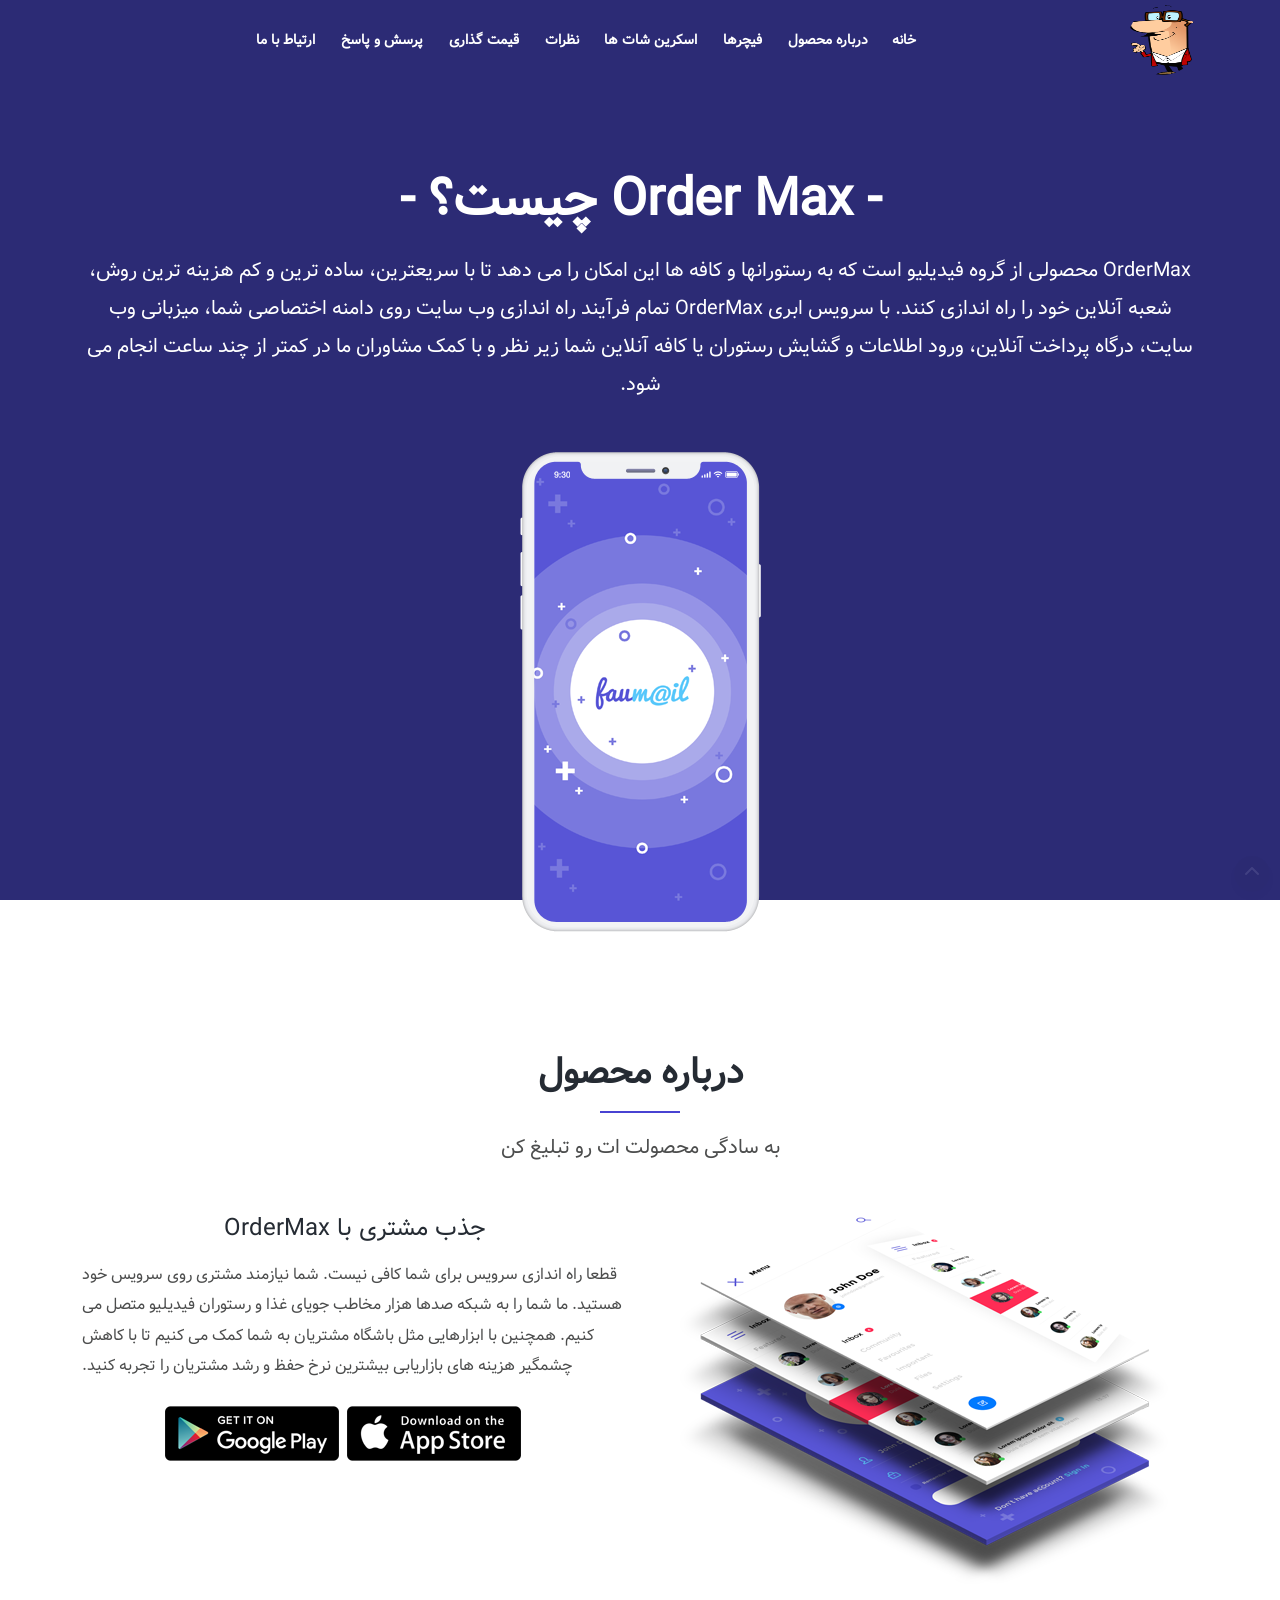
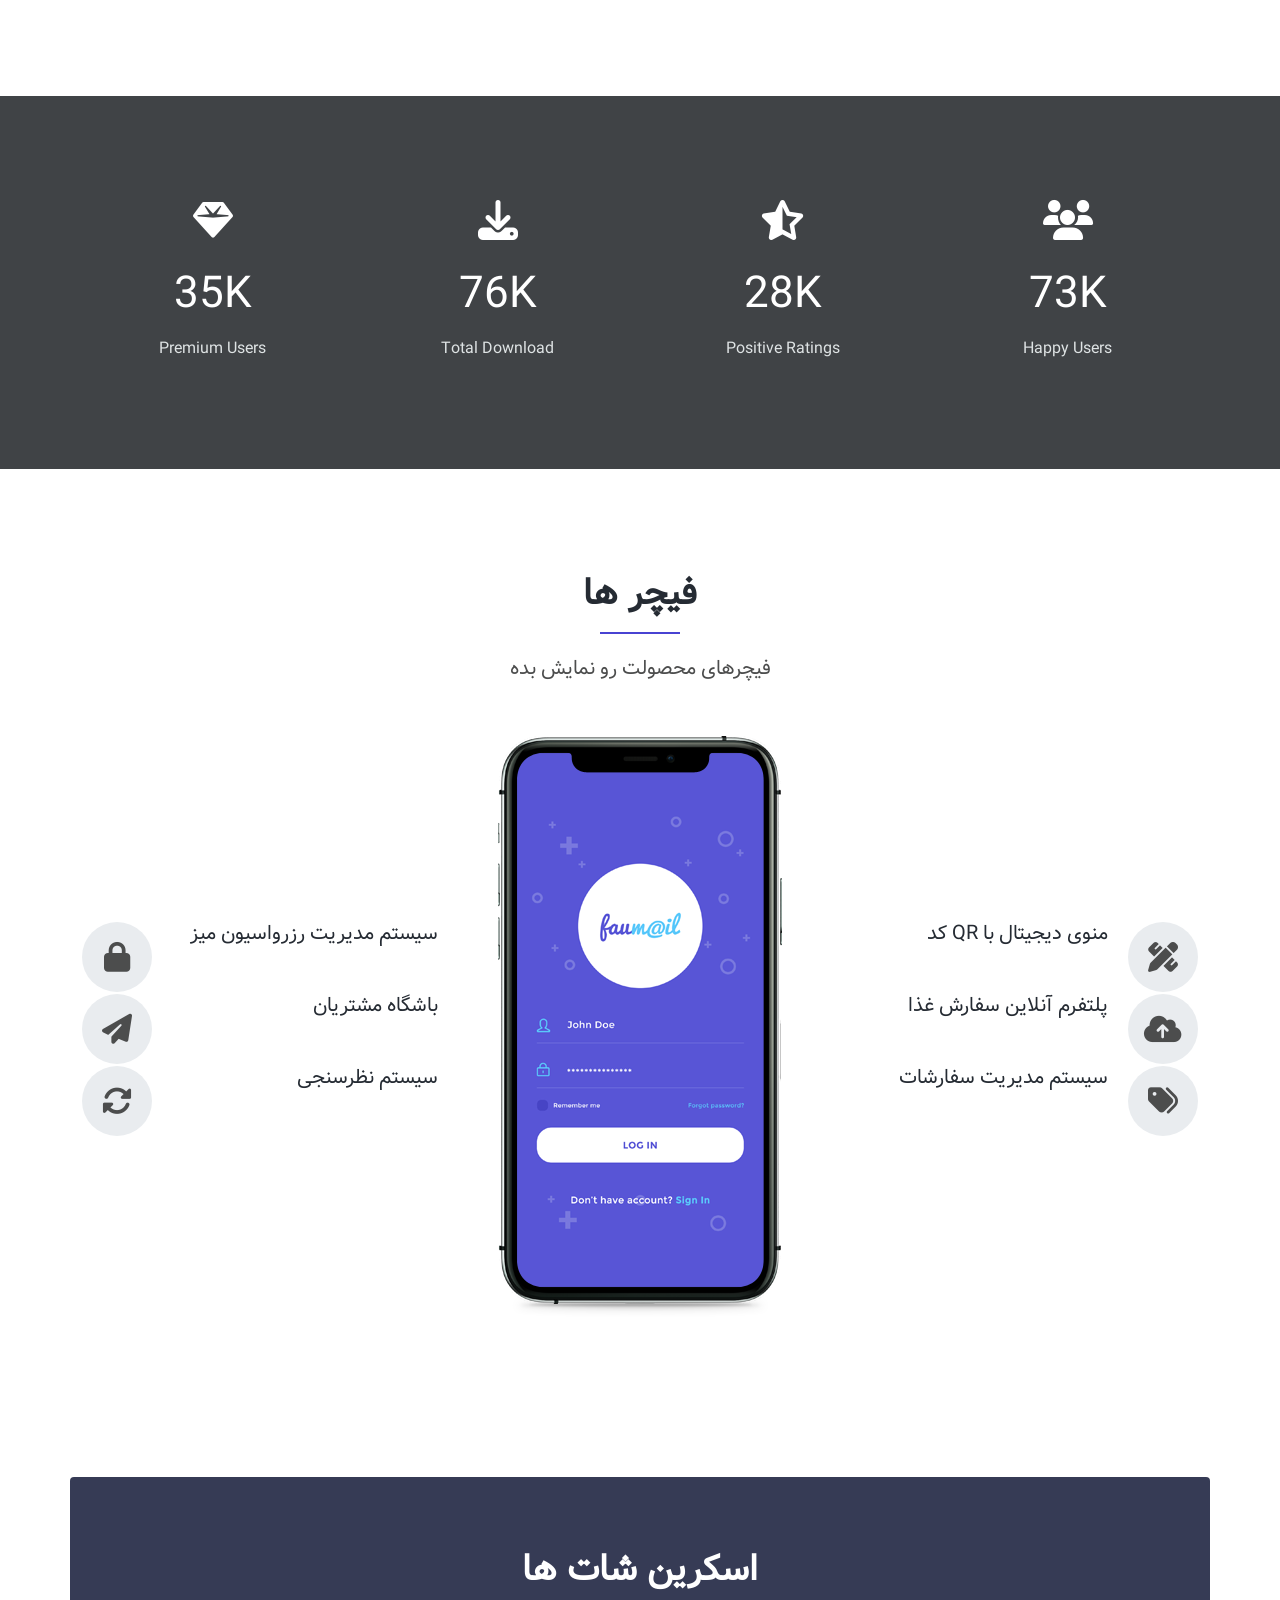
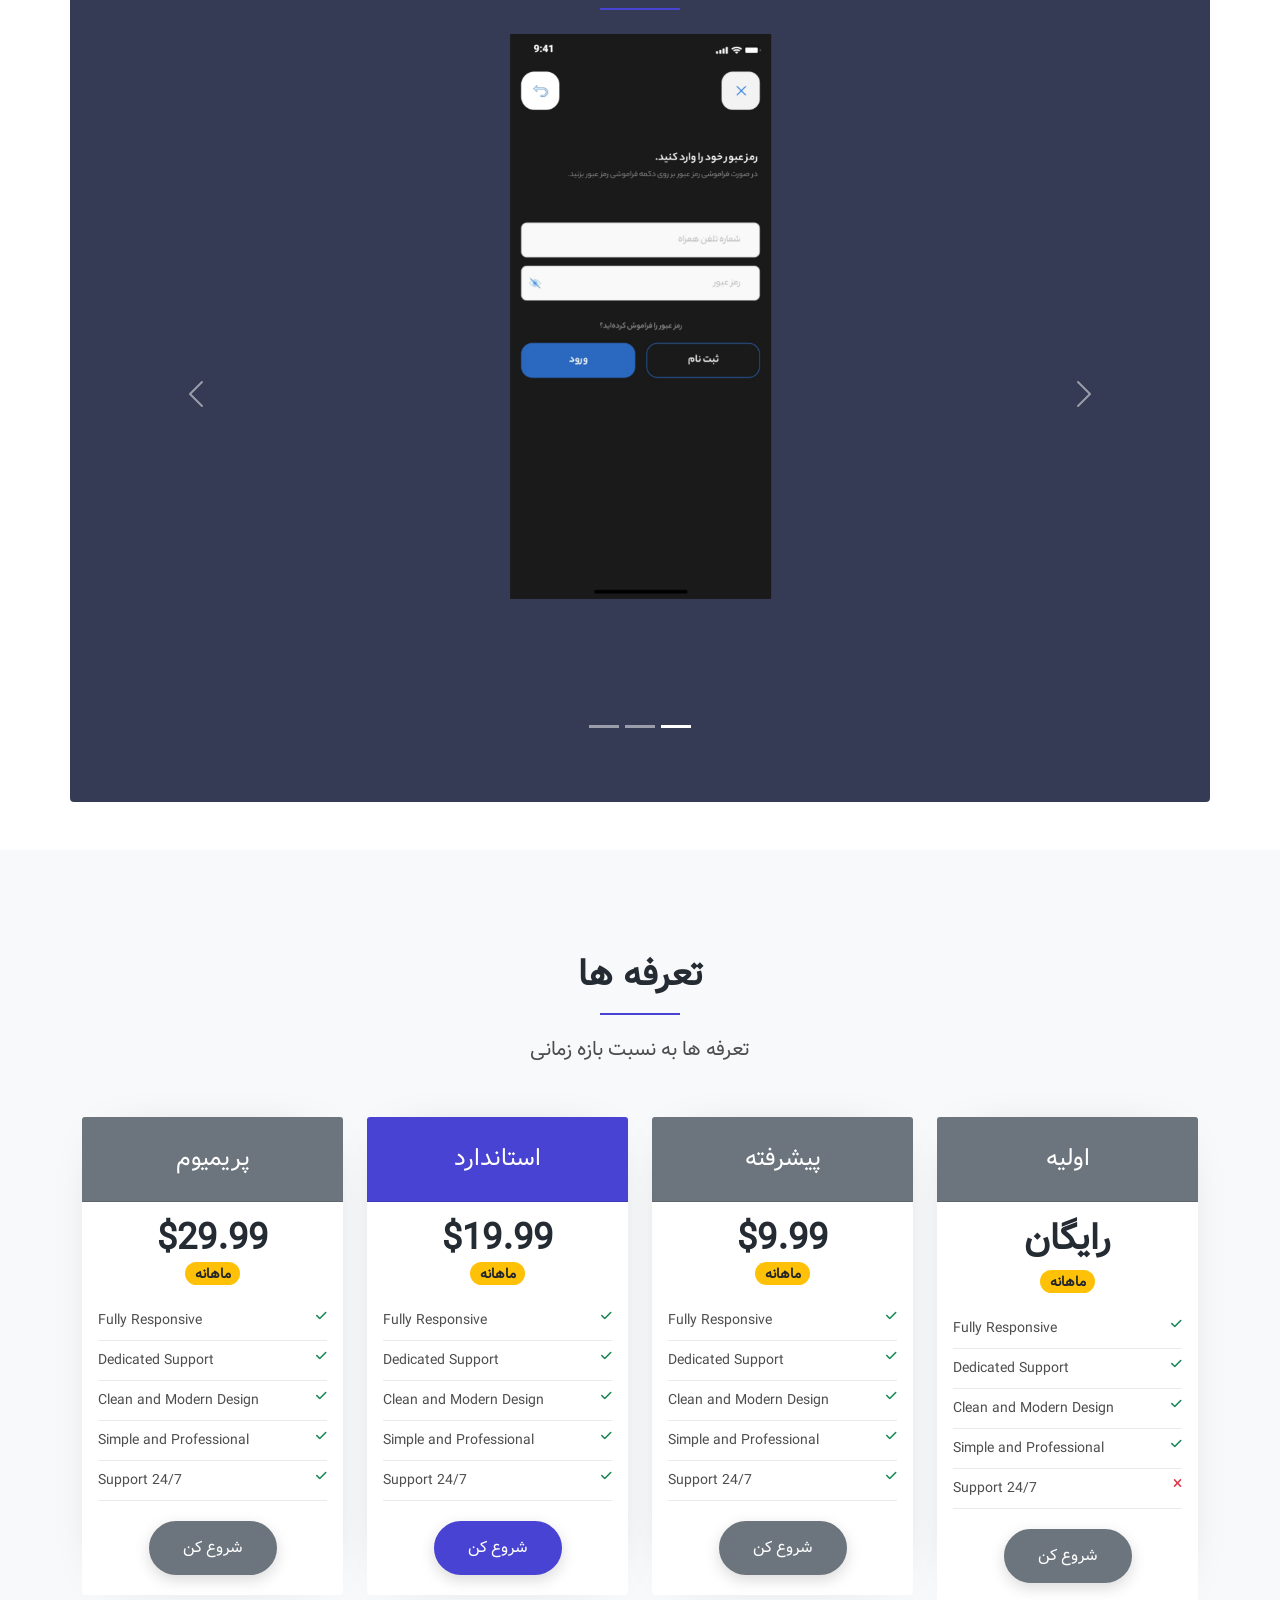
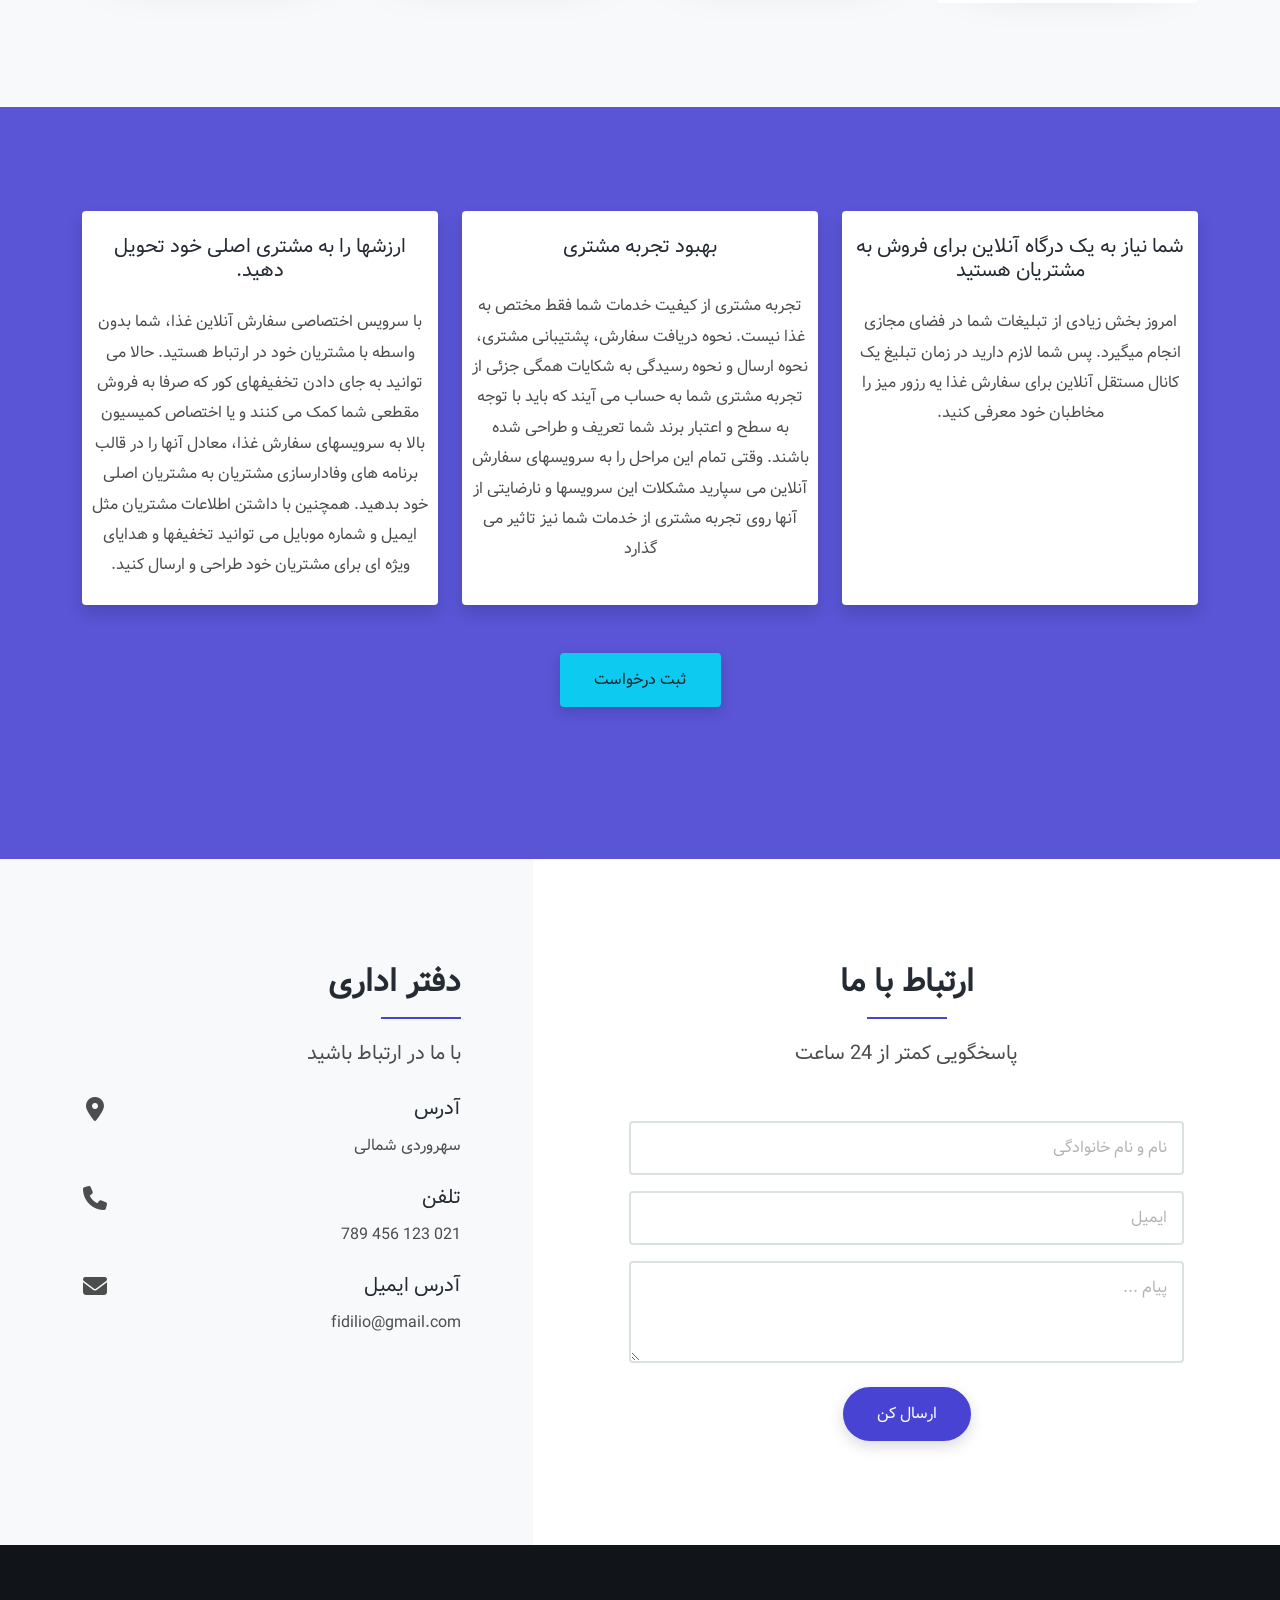
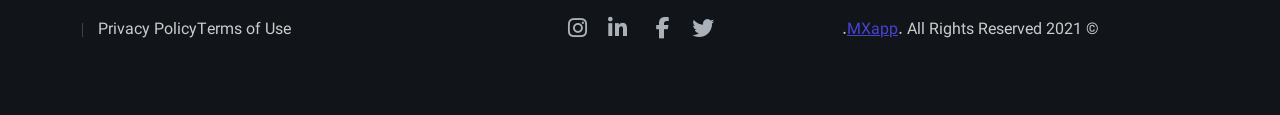
==== commit 0bcf90e8: "version 2" ====
--- a/MXapp - App Landing Page HTML Template.html
+++ b/MXapp - App Landing Page HTML Template.html
@@ -1,361 +1,587 @@
 <!DOCTYPE html>
 <!-- saved from url=(0051)http://demo.harnishdesign.net/html/mxapp/index.html -->
 <html lang="en">
-
-<head>
-    <meta http-equiv="Content-Type" content="text/html; charset=UTF-8">
-
-    <meta http-equiv="X-UA-Compatible" content="IE=edge">
-    <meta name="viewport" content="width=device-width, initial-scale=1, minimum-scale=1.0, shrink-to-fit=no">
-    <link href="http://demo.harnishdesign.net/html/mxapp/images/favicon.png" rel="icon">
+  <head>
+    <meta http-equiv="Content-Type" content="text/html; charset=UTF-8" />
+
+    <meta http-equiv="X-UA-Compatible" content="IE=edge" />
+    <meta
+      name="viewport"
+      content="width=device-width, initial-scale=1, minimum-scale=1.0, shrink-to-fit=no"
+    />
+    <link
+      href="http://demo.harnishdesign.net/html/mxapp/images/favicon.png"
+      rel="icon"
+    />
     <title>MXapp - App Landing Page HTML Template</title>
-    <meta name="description" content="MXapp is Multi-purpose Bootstrap 5 App Landing Page HTML Template.">
-    <meta name="author" content="harnishdesign.net">
+    <meta
+      name="description"
+      content="MXapp is Multi-purpose Bootstrap 5 App Landing Page HTML Template."
+    />
+    <meta name="author" content="harnishdesign.net" />
 
     <!-- Web Fonts -->
-    <link rel="stylesheet" href="https://fonts.googleapis.com/css?family=Poppins:100,200,300,400,500,600,700,800,900"
-        type="text/css">
-
+    <link
+      rel="stylesheet"
+      href="https://fonts.googleapis.com/css?family=Poppins:100,200,300,400,500,600,700,800,900"
+      type="text/css"
+    />
+    <!-- cdn -->
+    <script src="https://ajax.googleapis.com/ajax/libs/jquery/3.6.0/jquery.min.js"></script>
+    <link
+      rel="stylesheet"
+      href="https://cdnjs.cloudflare.com/ajax/libs/font-awesome/6.1.1/css/all.min.css"
+      integrity="sha512-KfkfwYDsLkIlwQp6LFnl8zNdLGxu9YAA1QvwINks4PhcElQSvqcyVLLD9aMhXd13uQjoXtEKNosOWaZqXgel0g=="
+      crossorigin="anonymous"
+      referrerpolicy="no-referrer"
+    />
+    <script
+      src="https://cdnjs.cloudflare.com/ajax/libs/OwlCarousel2/2.3.4/owl.carousel.min.js"
+      integrity="sha512-bPs7Ae6pVvhOSiIcyUClR7/q2OAsRiovw4vAkX+zJbw3ShAeeqezq50RIIcIURq7Oa20rW2n2q+fyXBNcU9lrw=="
+      crossorigin="anonymous"
+      referrerpolicy="no-referrer"
+    ></script>
+    <link
+      rel="stylesheet"
+      href="https://cdnjs.cloudflare.com/ajax/libs/OwlCarousel2/2.3.4/assets/owl.theme.default.min.css"
+      integrity="sha512-sMXtMNL1zRzolHYKEujM2AqCLUR9F2C4/05cdbxjjLSRvMQIciEPCQZo++nk7go3BtSuK9kfa/s+a4f4i5pLkw=="
+      crossorigin="anonymous"
+      referrerpolicy="no-referrer"
+    />
     <!-- Stylesheet
 ============================================= -->
     <!-- Bootstrap -->
-    <link rel="stylesheet" type="text/css" href="./MXapp - App Landing Page HTML Template_files/bootstrap.min.css">
+    <link
+      rel="stylesheet"
+      type="text/css"
+      href="./MXapp - App Landing Page HTML Template_files/bootstrap.min.css"
+    />
     <!-- Font Awesome Icon -->
-    <link rel="stylesheet" type="text/css" href="./MXapp - App Landing Page HTML Template_files/all.min.css">
+    <link
+      rel="stylesheet"
+      type="text/css"
+      href="./MXapp - App Landing Page HTML Template_files/all.min.css"
+    />
     <!-- Owl Carousel -->
-    <link rel="stylesheet" type="text/css" href="./MXapp - App Landing Page HTML Template_files/owl.carousel.min.css">
+    <!-- <link rel="stylesheet" type="text/css" href="./MXapp - App Landing Page HTML Template_files/owl.carousel.min.css"> -->
     <!-- Magnific Popup -->
-    <link rel="stylesheet" type="text/css" href="./MXapp - App Landing Page HTML Template_files/magnific-popup.min.css">
+    <link
+      rel="stylesheet"
+      type="text/css"
+      href="./MXapp - App Landing Page HTML Template_files/magnific-popup.min.css"
+    />
     <!-- Custom Stylesheet -->
-    <link rel="stylesheet" type="text/css" href="./MXapp - App Landing Page HTML Template_files/stylesheet.css">
+    <link
+      rel="stylesheet"
+      type="text/css"
+      href="./MXapp - App Landing Page HTML Template_files/stylesheet.css"
+    />
     <!-- Colors Css -->
-    <link id="color-switcher" type="text/css" rel="stylesheet"
-        href="./MXapp - App Landing Page HTML Template_files/index.html">
-</head>
-
-<body data-bs-spy="scroll" data-bs-target=".navbar" data-bs-offset="70">
-
+    <link
+      id="color-switcher"
+      type="text/css"
+      rel="stylesheet"
+      href="./MXapp - App Landing Page HTML Template_files/index.html"
+    />
+  </head>
+
+  <body data-bs-spy="scroll" data-bs-target=".navbar" data-bs-offset="70">
     <!-- Preloader -->
-    <div class="preloader" style="display: none;">
-        <div data-loader="dual-ring" style="display: none;"></div>
+    <div class="preloader" style="display: none">
+      <div data-loader="dual-ring" style="display: none"></div>
     </div>
     <!-- Preloader End -->
 
     <!-- Document Wrapper   
 =============================== -->
     <div id="main-wrapper">
-        <!-- Header
+      <!-- Header
   ============================ -->
-        <header id="header" class="sticky-top-slide">
-            <!-- Navbar -->
-            <nav
-                class="primary-menu navbar navbar-expand-lg navbar-text-light bg-transparent navbar-line-under-text border-bottom-0 text-uppercase text-2 fw-600 sticky-on">
-                <div class="container-lg">
-                    <!-- Logo -->
-                    <a class="logo" href="http://demo.harnishdesign.net/html/mxapp/index.html" title="MXapp"> <img
-                            src="./MXapp - App Landing Page HTML Template_files/logo-light.png" alt="MXapp"> </a>
-                    <!-- Logo End -->
-                    <button class="navbar-toggler" type="button" data-bs-toggle="collapse"
-                        data-bs-target="#header-nav"><span></span><span></span><span></span></button>
-                    <div id="header-nav" class="collapse navbar-collapse justify-content-end">
-                        <ul class="navbar-nav">
-                            <li class="nav-item"><a class="nav-link smooth-scroll"
-                                    href="http://demo.harnishdesign.net/html/mxapp/index.html#home">Home</a></li>
-                            <li class="nav-item"><a class="nav-link smooth-scroll"
-                                    href="http://demo.harnishdesign.net/html/mxapp/index.html#about">About</a></li>
-                            <li class="nav-item"><a class="nav-link smooth-scroll active"
-                                    href="http://demo.harnishdesign.net/html/mxapp/index.html#features">Features</a>
-                            </li>
-                            <li class="nav-item"><a class="nav-link smooth-scroll"
-                                    href="http://demo.harnishdesign.net/html/mxapp/index.html#screenshot">Screenshot</a>
-                            </li>
-                            <li class="nav-item"><a class="nav-link smooth-scroll"
-                                    href="http://demo.harnishdesign.net/html/mxapp/index.html#testimonial">Testimonial</a>
-                            </li>
-                            <li class="nav-item"><a class="nav-link smooth-scroll"
-                                    href="http://demo.harnishdesign.net/html/mxapp/index.html#pricing">Pricing</a></li>
-                            <li class="nav-item"><a class="nav-link smooth-scroll"
-                                    href="http://demo.harnishdesign.net/html/mxapp/index.html#faq">Faq</a></li>
-                            <li class="nav-item"><a class="nav-link smooth-scroll"
-                                    href="http://demo.harnishdesign.net/html/mxapp/index.html#contact">Contact Us</a>
-                            </li>
-                            <li class="align-items-center h-auto ms-lg-3"><a
+      <header id="header" class="sticky-top-slide">
+        <!-- Navbar -->
+        <nav
+          class="primary-menu navbar navbar-expand-lg navbar-text-light bg-transparent navbar-line-under-text border-bottom-0 text-uppercase text-2 fw-600 sticky-on"
+        >
+          <div class="container-lg">
+            <!-- Logo -->
+            <a class="logo" href="#" title="MXapp">
+              <img
+                src="/MXapp - App Landing Page HTML Template_files/fidilio-logo.png"
+                alt="MXapp"
+              />
+            </a>
+            <!-- Logo End -->
+            <button
+              class="navbar-toggler"
+              type="button"
+              data-bs-toggle="collapse"
+              data-bs-target="#header-nav"
+            >
+              <span></span><span></span><span></span>
+            </button>
+            <div
+              id="header-nav"
+              class="collapse navbar-collapse justify-content-center"
+            >
+              <ul class="navbar-nav">
+                <li class="nav-item">
+                  <a
+                    class="nav-link smooth-scroll"
+                    href="http://demo.harnishdesign.net/html/mxapp/index.html#home"
+                    >خانه</a
+                  >
+                </li>
+                <li class="nav-item">
+                  <a
+                    class="nav-link smooth-scroll"
+                    href="http://demo.harnishdesign.net/html/mxapp/index.html#about"
+                    >درباره محصول</a
+                  >
+                </li>
+                <li class="nav-item">
+                  <a
+                    class="nav-link smooth-scroll active"
+                    href="http://demo.harnishdesign.net/html/mxapp/index.html#features"
+                    >فیچرها</a
+                  >
+                </li>
+                <li class="nav-item">
+                  <a
+                    class="nav-link smooth-scroll"
+                    href="http://demo.harnishdesign.net/html/mxapp/index.html#screenshot"
+                    >اسکرین شات ها</a
+                  >
+                </li>
+                <li class="nav-item">
+                  <a
+                    class="nav-link smooth-scroll"
+                    href="http://demo.harnishdesign.net/html/mxapp/index.html#testimonial"
+                    >نظرات</a
+                  >
+                </li>
+                <li class="nav-item">
+                  <a
+                    class="nav-link smooth-scroll"
+                    href="http://demo.harnishdesign.net/html/mxapp/index.html#pricing"
+                    >قیمت گذاری</a
+                  >
+                </li>
+                <li class="nav-item">
+                  <a
+                    class="nav-link smooth-scroll"
+                    href="http://demo.harnishdesign.net/html/mxapp/index.html#faq"
+                    >پرسش و پاسخ</a
+                  >
+                </li>
+                <li class="nav-item">
+                  <a
+                    class="nav-link smooth-scroll"
+                    href="http://demo.harnishdesign.net/html/mxapp/index.html#contact"
+                    >ارتیاط با ما</a
+                  >
+                </li>
+                <!-- <li class="align-items-center h-auto ms-lg-3"><a
                                     href="http://demo.harnishdesign.net/html/mxapp/index.html#download"
                                     class="nav-link btn btn-light link-dark rounded-pill fw-600 shadow-none d-inline-block mt-3 mt-lg-0 smooth-scroll">Download</a>
-                            </li>
-                        </ul>
+                            </li> -->
+              </ul>
+            </div>
+          </div>
+        </nav>
+        <!-- Navbar End -->
+      </header>
+      <!-- Header End -->
+
+      <!-- Content
+  ============================================= -->
+      <div id="content" role="main">
+        <!-- Intro
+    ============================================= -->
+        <section id="home">
+          <div class="hero-wrap bg-dark">
+            <div class="hero-mask opacity-5 bg-primary"></div>
+            <div
+              class="hero-bg parallax"
+              style="
+                background-image: url('images/intro-bg.jpg');
+                background-size: cover;
+                background-repeat: no-repeat;
+                background-attachment: fixed;
+                background-position: center -1471.5px;
+              "
+            ></div>
+            <div class="hero-content d-flex pt-5 fullscreen">
+              <div class="container my-auto pt-5">
+                <div class="row mt-5 mb-n5">
+                  <div class="col-lg-12 align-self-center text-center">
+                    <p class="text-white ls-4 text-uppercase"></p>
+                    <h2 class="text-13 fw-600 text-white mb-3">
+                      - Order Max چیست؟ -
+                    </h2>
+                    <p class="lead text-white mb-5">
+                      OrderMax محصولی از گروه فیدیلیو است که به رستورانها و کافه
+                      ها این امکان را می دهد تا با سریعترین، ساده ترین و کم
+                      هزینه ترین روش، شعبه آنلاین خود را راه اندازی کنند. با
+                      سرویس ابری OrderMax تمام فرآیند راه اندازی وب سایت روی
+                      دامنه اختصاصی شما، میزبانی وب سایت، درگاه پرداخت آنلاین،
+                      ورود اطلاعات و گشایش رستوران یا کافه آنلاین شما زیر نظر و
+                      با کمک مشاوران ما در کمتر از چند ساعت انجام می شود.
+                    </p>
+                    <img
+                      class="img-fluid"
+                      src="./MXapp - App Landing Page HTML Template_files/app-showcase.png"
+                      alt=""
+                    />
+                  </div>
+                </div>
+              </div>
+            </div>
+          </div>
+        </section>
+        <!-- Intro end -->
+
+        <!-- About
+    ============================================= -->
+        <section id="about" class="section">
+          <div class="container pt-5">
+            <h2 class="text-9 fw-600 text-center">درباره محصول</h2>
+            <hr class="heading-separator-line bg-primary opacity-10 mx-auto" />
+            <p class="lead text-center mb-4">به سادگی محصولت ات رو تبلیغ کن</p>
+            <div class="row">
+              <div class="col-lg-6 text-center">
+                <img
+                  class="img-fluid"
+                  src="./MXapp - App Landing Page HTML Template_files/about-app.png"
+                  alt=""
+                />
+              </div>
+              <div class="col-lg-6 text-center text-lg-start">
+                <h2 class="text-6 mb-3 mt-4 text-center">
+                  جذب مشتری با OrderMax
+                </h2>
+                <p>
+                  قطعا راه اندازی سرویس برای شما کافی نیست. شما نیازمند مشتری
+                  روی سرویس خود هستید. ما شما را به شبکه صدها هزار مخاطب جویای
+                  غذا و رستوران فیدیلیو متصل می کنیم. همچنین با ابزارهایی مثل
+                  باشگاه مشتریان به شما کمک می کنیم تا با کاهش چشمگیر هزینه های
+                  بازاریابی بیشترین نرخ حفظ و رشد مشتریان را تجربه کنید.
+                </p>
+                <div class="text-center pt-2">
+                  <a
+                    class="me-4 mx-1"
+                    href="http://demo.harnishdesign.net/html/mxapp/index.html"
+                    ><img
+                      class="img-fluid"
+                      src="./MXapp - App Landing Page HTML Template_files/app-store.png"
+                      alt=""
+                  /></a>
+                  <a href="http://demo.harnishdesign.net/html/mxapp/index.html"
+                    ><img
+                      class="img-fluid"
+                      src="./MXapp - App Landing Page HTML Template_files/google-play-store.png"
+                      alt=""
+                  /></a>
+                </div>
+              </div>
+            </div>
+          </div>
+        </section>
+        <!-- About end -->
+
+        <!-- Counter
+    ============================================= -->
+        <section id="counter" class="section hero-wrap">
+          <div class="hero-mask opacity-8 bg-dark"></div>
+          <div
+            class="hero-bg parallax"
+            style="
+              background-image: url('images/intro-bg-4.jpg');
+              background-size: cover;
+              background-repeat: no-repeat;
+              background-attachment: fixed;
+              background-position: center -617.906px;
+            "
+          ></div>
+          <div class="hero-content">
+            <div class="container">
+              <div class="row gy-5">
+                <div class="col-6 col-md-3">
+                  <div class="featured-box text-center">
+                    <div class="featured-box-icon text-white">
+                      <i class="fas fa-users"></i>
                     </div>
-                </div>
-            </nav>
-            <!-- Navbar End -->
-        </header>
-        <!-- Header End -->
-
-        <!-- Content
-  ============================================= -->
-        <div id="content" role="main">
-
-            <!-- Intro
+                    <h4 class="text-11 text-white fw-500">
+                      <span class="counter" data-from="0" data-to="120"
+                        >120</span
+                      >K
+                    </h4>
+                    <p class="text-light mb-0">Happy Users</p>
+                  </div>
+                </div>
+                <div class="col-6 col-md-3">
+                  <div class="featured-box text-center">
+                    <div class="featured-box-icon text-white">
+                      <i class="fas fa-star-half-alt"></i>
+                    </div>
+                    <h4 class="text-11 text-white fw-500">
+                      <span class="counter" data-from="0" data-to="46">46</span
+                      >K
+                    </h4>
+                    <p class="text-light mb-0">Positive Ratings</p>
+                  </div>
+                </div>
+                <div class="col-6 col-md-3">
+                  <div class="featured-box text-center">
+                    <div class="featured-box-icon text-white">
+                      <i class="fas fa-download"></i>
+                    </div>
+                    <h4 class="text-11 text-white fw-500">
+                      <span class="counter" data-from="0" data-to="125"
+                        >125</span
+                      >K
+                    </h4>
+                    <p class="text-light mb-0">Total Download</p>
+                  </div>
+                </div>
+                <div class="col-6 col-md-3">
+                  <div class="featured-box text-center">
+                    <div class="featured-box-icon text-white">
+                      <i class="fas fa-gem"></i>
+                    </div>
+                    <h4 class="text-11 text-white fw-500">
+                      <span class="counter" data-from="0" data-to="58">58</span
+                      >K
+                    </h4>
+                    <p class="text-light mb-0">Premium Users</p>
+                  </div>
+                </div>
+              </div>
+            </div>
+          </div>
+        </section>
+        <!-- Counter end -->
+
+        <!-- Features
     ============================================= -->
-            <section id="home">
-                <div class="hero-wrap">
-                    <div class="hero-mask opacity-5 bg-primary"></div>
-                    <div class="hero-bg parallax"
-                        style="background-image: url(&quot;images/intro-bg.jpg&quot;); background-size: cover; background-repeat: no-repeat; background-attachment: fixed; background-position: center -1471.5px;">
+        <section id="features" class="section">
+          <div class="container">
+            <h2 class="text-9 fw-600 text-center">فیچر ها</h2>
+            <hr class="heading-separator-line bg-primary opacity-10 mx-auto" />
+            <p class="lead text-center mb-5">فیچرهای محصولت رو نمایش بده</p>
+            <div class="row">
+              <div class="col-lg-4 align-self-center">
+                <div class="row justify-content-center">
+                  <div class="col-md-6 col-lg-12">
+                    <div
+                      class="featured-box featured-box-reverse-lg style-3 mb-5"
+                    >
+                      <div class="featured-box-icon bg-light-1 rounded-circle">
+                        <i class="fas fa-pencil-ruler"></i>
+                      </div>
+                      <h3>منوی دیجیتال با QR کد</h3>
                     </div>
-                    <div class="hero-content d-flex pt-5 fullscreen">
-                        <div class="container my-auto pt-5">
-                            <div class="row mt-5 mb-n5">
-                                <div class="col-lg-12 align-self-center text-center">
-                                    <p class="text-white ls-4 text-uppercase"></p>
-                                    <h2 class="text-13 fw-600 text-white mb-3">- Order Max چیست؟ -</h2>
-                                    <p class="lead text-white mb-5">OrderMax محصولی از گروه فیدیلیو است که به رستورانها
-                                        و کافه ها این امکان را می دهد تا با سریعترین، ساده ترین و کم هزینه ترین روش،
-                                        شعبه آنلاین خود را راه اندازی کنند. با سرویس ابری OrderMax تمام فرآیند راه
-                                        اندازی وب سایت روی دامنه اختصاصی شما، میزبانی وب سایت، درگاه پرداخت آنلاین، ورود
-                                        اطلاعات و گشایش رستوران یا کافه آنلاین شما زیر نظر و با کمک مشاوران ما در کمتر
-                                        از چند ساعت انجام می شود.</p>
-                                    <img class="img-fluid"
-                                        src="./MXapp - App Landing Page HTML Template_files/app-showcase.png" alt="">
-                                </div>
+                  </div>
+                  <div class="col-md-6 col-lg-12">
+                    <div
+                      class="featured-box featured-box-reverse-lg style-3 mb-5"
+                    >
+                      <div class="featured-box-icon bg-light-1 rounded-circle">
+                        <i class="fas fa-cloud-upload-alt"></i>
+                      </div>
+                      <h3>پلتفرم آنلاین سفارش غذا</h3>
+                    </div>
+                  </div>
+                  <div class="col-md-6 col-lg-12">
+                    <div
+                      class="featured-box featured-box-reverse-lg style-3 mb-5"
+                    >
+                      <div class="featured-box-icon bg-light-1 rounded-circle">
+                        <i class="fas fa-tags"></i>
+                      </div>
+                      <h3>سیستم مدیریت سفارشات</h3>
+                    </div>
+                  </div>
+                </div>
+              </div>
+              <div class="col-lg-4 text-center mb-4 mb-lg-0">
+                <img
+                  alt=""
+                  src="./MXapp - App Landing Page HTML Template_files/app-showcase-feature.png"
+                  class="img-fluid"
+                />
+              </div>
+              <div class="col-lg-4 align-self-center">
+                <div class="row justify-content-center">
+                  <div class="col-md-6 col-lg-12">
+                    <div class="featured-box style-3 mb-5">
+                      <div class="featured-box-icon bg-light-1 rounded-circle">
+                        <i class="fas fa-lock"></i>
+                      </div>
+                      <h3>سیستم مدیریت رزرواسیون میز</h3>
+                    </div>
+                  </div>
+                  <div class="col-md-6 col-lg-12">
+                    <div class="featured-box style-3 mb-5">
+                      <div class="featured-box-icon bg-light-1 rounded-circle">
+                        <i class="fas fa-paper-plane"></i>
+                      </div>
+                      <h3>باشگاه مشتریان</h3>
+                    </div>
+                  </div>
+                  <div class="col-md-6 col-lg-12">
+                    <div class="featured-box style-3 mb-5">
+                      <div class="featured-box-icon bg-light-1 rounded-circle">
+                        <i class="fas fa-sync-alt"></i>
+                      </div>
+                      <h3>سیستم نظرسنجی</h3>
+                    </div>
+                  </div>
+                </div>
+              </div>
+            </div>
+          </div>
+        </section>
+        <!-- Features end -->
+
+        <!-- Screenshot -->
+        <div
+          style="background-color: #363b55"
+          class="container my-5 p-5 rounded"
+        >
+          <h2 class="text-9 fw-600 text-center text-white pt-4">
+            اسکرین شات ها
+          </h2>
+          <hr
+            class="heading-separator-line mb-4 bg-primary opacity-10 mx-auto"
+          />
+          <div
+            id="carouselExampleIndicators"
+            class="carousel slide"
+            data-bs-ride="carousel"
+          >
+            <div class="carousel-indicators">
+              <button
+                type="button"
+                data-bs-target="#carouselExampleIndicators"
+                data-bs-slide-to="0"
+                class="active"
+                aria-current="true"
+                aria-label="Slide 1"
+              ></button>
+              <button
+                type="button"
+                data-bs-target="#carouselExampleIndicators"
+                data-bs-slide-to="1"
+                aria-label="Slide 2"
+              ></button>
+              <button
+                type="button"
+                data-bs-target="#carouselExampleIndicators"
+                data-bs-slide-to="2"
+                aria-label="Slide 3"
+              ></button>
+            </div>
+            <div style="height: 80vh" class="carousel-inner">
+              <div class="carousel-item active">
+                <img
+                  src="/MXapp - App Landing Page HTML Template_files/owl-1.jpg"
+                  class="d-block m-auto w-25"
+                  alt="..."
+                />
+              </div>
+              <div class="carousel-item">
+                <img
+                  src="/MXapp - App Landing Page HTML Template_files/owl-2.jpg"
+                  class="d-block m-auto w-25"
+                  alt="..."
+                />
+              </div>
+              <div class="carousel-item">
+                <img
+                  src="/MXapp - App Landing Page HTML Template_files/owl-3.jpg"
+                  class="d-block m-auto w-25"
+                  alt="..."
+                />
+              </div>
+              <div class="carousel-item">
+                <img
+                  src="/MXapp - App Landing Page HTML Template_files/owl-4.jpg"
+                  class="d-block m-auto w-25"
+                  alt="..."
+                />
+              </div>
+              <div class="carousel-item">
+                <img
+                  src="/MXapp - App Landing Page HTML Template_files/owl-5.jpg"
+                  class="d-block m-auto w-25"
+                  alt="..."
+                />
+              </div>
+            </div>
+            <button
+              class="carousel-control-prev"
+              type="button"
+              data-bs-target="#carouselExampleIndicators"
+              data-bs-slide="prev"
+            >
+              <span
+                class="carousel-control-prev-icon"
+                aria-hidden="true"
+              ></span>
+              <span class="visually-hidden">Previous</span>
+            </button>
+            <button
+              class="carousel-control-next"
+              type="button"
+              data-bs-target="#carouselExampleIndicators"
+              data-bs-slide="next"
+            >
+              <span
+                class="carousel-control-next-icon"
+                aria-hidden="true"
+              ></span>
+              <span class="visually-hidden">Next</span>
+            </button>
+          </div>
+        </div>
+        <!-- <section id="screenshot" class="section bg-light">
+                <div class="container">
+                 
+                    <div class="">
+                        <div id="carouselExampleIndicators" class="carousel slide" data-bs-ride="carousel">
+                            <div class="carousel-indicators">
+                              <button type="button" data-bs-target="#carouselExampleIndicators" data-bs-slide-to="0" class="active" aria-current="true" aria-label="Slide 1"></button>
+                              <button type="button" data-bs-target="#carouselExampleIndicators" data-bs-slide-to="1" aria-label="Slide 2"></button>
+                              <button type="button" data-bs-target="#carouselExampleIndicators" data-bs-slide-to="2" aria-label="Slide 3"></button>
                             </div>
-                        </div>
+                            <div class="carousel-inner">
+                              <div class="carousel-item active">
+                                <img src="..." class="d-block w-100" alt="...">
+                              </div>
+                              <div class="carousel-item">
+                                <img src="..." class="d-block w-100" alt="...">
+                              </div>
+                              <div class="carousel-item">
+                                <img src="..." class="d-block w-100" alt="...">
+                              </div>
+                            </div>
+                            <button class="carousel-control-prev" type="button" data-bs-target="#carouselExampleIndicators" data-bs-slide="prev">
+                              <span class="carousel-control-prev-icon" aria-hidden="true"></span>
+                              <span class="visually-hidden">Previous</span>
+                            </button>
+                            <button class="carousel-control-next" type="button" data-bs-target="#carouselExampleIndicators" data-bs-slide="next">
+                              <span class="carousel-control-next-icon" aria-hidden="true"></span>
+                              <span class="visually-hidden">Next</span>
+                            </button>
+                          </div>
                     </div>
                 </div>
-            </section>
-            <!-- Intro end -->
-
-            <!-- About
+            </section> -->
+        <!-- Screenshot end -->
+
+        <!-- How it works
     ============================================= -->
-            <section id="about" class="section">
-                <div class="container pt-5">
-                    <h2 class="text-9 fw-600 text-center">About Our App</h2>
-                    <hr class="heading-separator-line bg-primary opacity-10 mx-auto">
-                    <p class="lead text-center mb-4">You can present your app. It is all very easy!</p>
-                    <div class="row">
-                        <div class="col-lg-6 text-center"> <img class="img-fluid"
-                                src="./MXapp - App Landing Page HTML Template_files/about-app.png" alt=""> </div>
-                        <div class="col-lg-6 text-center text-lg-start">
-                            <h2 class="text-6 mb-3 mt-4">جذب مشتری با OrderMax</h2>
-                            <p>قطعا راه اندازی سرویس برای شما کافی نیست. شما نیازمند مشتری روی سرویس خود هستید. ما شما
-                                را به شبکه صدها هزار مخاطب جویای غذا و رستوران فیدیلیو متصل می کنیم. همچنین با ابزارهایی
-                                مثل باشگاه مشتریان به شما کمک می کنیم تا با کاهش چشمگیر هزینه های بازاریابی بیشترین نرخ
-                                حفظ و رشد مشتریان را تجربه کنید.</p>
-                            <div class="d-inline-flex pt-2">
-                                <a class="me-4" href="http://demo.harnishdesign.net/html/mxapp/index.html"><img
-                                        class="img-fluid"
-                                        src="./MXapp - App Landing Page HTML Template_files/app-store.png" alt=""></a>
-                                <a href="http://demo.harnishdesign.net/html/mxapp/index.html"><img class="img-fluid"
-                                        src="./MXapp - App Landing Page HTML Template_files/google-play-store.png"
-                                        alt=""></a>
-                            </div>
-                        </div>
-                    </div>
-                </div>
-            </section>
-            <!-- About end -->
-
-            <!-- Counter
-    ============================================= -->
-            <section id="counter" class="section hero-wrap">
-                <div class="hero-mask opacity-8 bg-dark"></div>
-                <div class="hero-bg parallax"
-                    style="background-image: url(&quot;images/intro-bg-4.jpg&quot;); background-size: cover; background-repeat: no-repeat; background-attachment: fixed; background-position: center -617.906px;">
-                </div>
-                <div class="hero-content">
-                    <div class="container">
-                        <div class="row gy-5">
-                            <div class="col-6 col-md-3">
-                                <div class="featured-box text-center">
-                                    <div class="featured-box-icon text-white"><i class="fas fa-users"></i></div>
-                                    <h4 class="text-11 text-white fw-500"><span class="counter" data-from="0"
-                                            data-to="120">120</span>K</h4>
-                                    <p class="text-light mb-0">Happy Users</p>
-                                </div>
-                            </div>
-                            <div class="col-6 col-md-3">
-                                <div class="featured-box text-center">
-                                    <div class="featured-box-icon text-white"><i class="fas fa-star-half-alt"></i></div>
-                                    <h4 class="text-11 text-white fw-500"><span class="counter" data-from="0"
-                                            data-to="46">46</span>K</h4>
-                                    <p class="text-light mb-0">Positive Ratings</p>
-                                </div>
-                            </div>
-                            <div class="col-6 col-md-3">
-                                <div class="featured-box text-center">
-                                    <div class="featured-box-icon text-white"><i class="fas fa-download"></i></div>
-                                    <h4 class="text-11 text-white fw-500"><span class="counter" data-from="0"
-                                            data-to="125">125</span>K</h4>
-                                    <p class="text-light mb-0">Total Download</p>
-                                </div>
-                            </div>
-                            <div class="col-6 col-md-3">
-                                <div class="featured-box text-center">
-                                    <div class="featured-box-icon text-white"><i class="fas fa-gem"></i></div>
-                                    <h4 class="text-11 text-white fw-500"><span class="counter" data-from="0"
-                                            data-to="58">58</span>K</h4>
-                                    <p class="text-light mb-0">Premium Users</p>
-                                </div>
-                            </div>
-                        </div>
-                    </div>
-                </div>
-            </section>
-            <!-- Counter end -->
-
-            <!-- Features
-    ============================================= -->
-            <section id="features" class="section">
-                <div class="container">
-                    <h2 class="text-9 fw-600 text-center">App's Features</h2>
-                    <hr class="heading-separator-line bg-primary opacity-10 mx-auto">
-                    <p class="lead text-center mb-5">You can present your app features. It is all very easy!</p>
-                    <div class="row">
-                        <div class="col-lg-4 align-self-center">
-                            <div class="row justify-content-center">
-                                <div class="col-md-6 col-lg-12">
-                                    <div class="featured-box featured-box-reverse-lg style-3 mb-5">
-                                        <div class="featured-box-icon bg-light-1 rounded-circle"> <i
-                                                class="fas fa-pencil-ruler"></i></div>
-                                        <h3>منوی دیجیتال با QR کد</h3>
-                                        <p>Lisque persius interesset his et, in quot quidam persequeris vim, ad mea
-                                            essent possim iriure.</p>
-                                    </div>
-                                </div>
-                                <div class="col-md-6 col-lg-12">
-                                    <div class="featured-box featured-box-reverse-lg style-3 mb-5">
-                                        <div class="featured-box-icon bg-light-1 rounded-circle"> <i
-                                                class="fas fa-cloud-upload-alt"></i> </div>
-                                        <h3>پلتفرم آنلاین سفارش غذا</h3>
-                                        <p>Lisque persius interesset his et, in quot quidam persequeris vim, ad mea
-                                            essent possim iriure.</p>
-                                    </div>
-                                </div>
-                                <div class="col-md-6 col-lg-12">
-                                    <div class="featured-box featured-box-reverse-lg style-3 mb-5">
-                                        <div class="featured-box-icon bg-light-1 rounded-circle"> <i
-                                                class="fas fa-tags"></i> </div>
-                                        <h3>سیستم مدیریت سفارشات</h3>
-                                        <p>Lisque persius interesset his et, in quot quidam persequeris vim, ad mea
-                                            essent possim iriure.</p>
-                                    </div>
-                                </div>
-                            </div>
-                        </div>
-                        <div class="col-lg-4 text-center mb-4 mb-lg-0"> <img alt=""
-                                src="./MXapp - App Landing Page HTML Template_files/app-showcase-feature.png"
-                                class="img-fluid"> </div>
-                        <div class="col-lg-4 align-self-center">
-                            <div class="row justify-content-center">
-                                <div class="col-md-6 col-lg-12">
-                                    <div class="featured-box style-3 mb-5">
-                                        <div class="featured-box-icon bg-light-1 rounded-circle"> <i
-                                                class="fas fa-lock"></i> </div>
-                                        <h3>سیستم مدیریت رزرواسیون میز</h3>
-                                        <p>Lisque persius interesset his et, in quot quidam persequeris vim, ad mea
-                                            essent possim iriure.</p>
-                                    </div>
-                                </div>
-                                <div class="col-md-6 col-lg-12">
-                                    <div class="featured-box style-3 mb-5">
-                                        <div class="featured-box-icon bg-light-1 rounded-circle"> <i
-                                                class="fas fa-paper-plane"></i> </div>
-                                        <h3>باشگاه مشتریان</h3>
-                                        <p>Lisque persius interesset his et, in quot quidam persequeris vim, ad mea
-                                            essent possim iriure.</p>
-                                    </div>
-                                </div>
-                                <div class="col-md-6 col-lg-12">
-                                    <div class="featured-box style-3 mb-5">
-                                        <div class="featured-box-icon bg-light-1 rounded-circle"> <i
-                                                class="fas fa-sync-alt"></i> </div>
-                                        <h3>سیستم نظرسنجی</h3>
-                                        <p>Lisque persius interesset his et, in quot quidam persequeris vim, ad mea
-                                            essent possim iriure.</p>
-                                    </div>
-                                </div>
-                            </div>
-                        </div>
-                    </div>
-                </div>
-            </section>
-            <!-- Features end -->
-
-            <!-- Screenshot -->
-            <section id="screenshot" class="section bg-light">
-                <div class="container">
-                    <h2 class="text-9 fw-600 text-center">App Screens</h2>
-                    <hr class="heading-separator-line bg-primary opacity-10 mx-auto">
-                    <p class="lead text-center mb-4">You can present your app screens. It is all very easy!</p>
-                    <div class="owl-carousel owl-theme owl-loaded owl-drag" data-nav="true" data-autoplay="true"
-                        data-loop="true" data-center="true" data-margin="30" data-slideby="1" data-stagepadding="15"
-                        data-items-xs="1" data-items-sm="2" data-items-md="3" data-items-lg="4">
-
-
-
-
-
-                        <div class="owl-stage-outer">
-                            <div class="owl-stage"
-                                style="transition: all 0.25s ease 0s; width: 4242px; padding-left: 15px; padding-right: 15px; transform: translate3d(-2106px, 0px, 0px);">
-                                <div class="owl-item cloned" style="width: 294px; margin-right: 30px;">
-                                    <div class="item shadow-md"> <img class="img-fluid" alt=""
-                                            src="./MXapp - App Landing Page HTML Template_files/owl-1.jpg"> </div>
-                                </div>
-                                <div class="owl-item cloned" style="width: 294px; margin-right: 30px;">
-                                    <div class="item shadow-md"> <img class="img-fluid" alt=""
-                                            src="./MXapp - App Landing Page HTML Template_files/owl-2.jpg"> </div>
-                                </div>
-                                <div class="owl-item cloned" style="width: 294px; margin-right: 30px;">
-                                    <div class="item shadow-md"> <img class="img-fluid" alt=""
-                                            src="./MXapp - App Landing Page HTML Template_files/owl-3.jpg"> </div>
-                                </div>
-                                <div class="owl-item cloned" style="width: 294px; margin-right: 30px;">
-                                    <div class="item shadow-md"> <img class="img-fluid" alt=""
-                                            src="./MXapp - App Landing Page HTML Template_files/owl-4.jpg"> </div>
-                                </div>
-                                <div class="owl-item" style="width: 294px; margin-right: 30px;">
-                                    <div class="item shadow-md"> <img class="img-fluid" alt=""
-                                            src="./MXapp - App Landing Page HTML Template_files/owl-5.jpg"> </div>
-                                </div>
-
-
-
-
-                            </div>
-                        </div>
-                        <div class="owl-nav">
-                            <button type="button" role="presentation" class="owl-prev">
-                                <i class="fa fa-chevron-left"></i></button>
-                            <button type="button" role="presentation" class="owl-next">
-                                <i class="fa fa-chevron-right"></i>
-                            </button>
-                        </div>
-                        <div class="owl-dots">
-                            <button role="button" class="owl-dot">
-                                <span></span>
-                            </button>
-                            <button role="button" class="owl-dot">
-                                <span></span>
-                            </button>
-                            <button role="button" class="owl-dot">
-                                <span></span>
-                            </button>
-                            <button role="button" class="owl-dot">
-                                <span></span>
-                            </button>
-                            <button role="button" class="owl-dot active">
-                                <span></span>
-                            </button>
-                        </div>
-                    </div>
-                </div>
-            </section>
-            <!-- Screenshot end -->
-
-            <!-- How it works
-    ============================================= -->
-            <section id="how-it-works" class="hero-wrap section">
+        <!-- <section id="how-it-works" class="hero-wrap section">
                 <div class="hero-mask opacity-7 bg-dark"></div>
                 <div class="hero-bg parallax"
                     style="background-image: url(&quot;images/intro-bg-4.jpg&quot;); background-size: cover; background-repeat: no-repeat; background-attachment: fixed; background-position: center 521.226px;">
@@ -368,367 +594,677 @@
                         <p class="text-white font text-uppercase ls-1 mt-2 mb-0">View Promo</p>
                     </div>
                 </div>
-            </section>
-            <!-- How it works end -->
-
-
-
-            <!-- Pricing Plan
+            </section> -->
+        <!-- How it works end -->
+
+        <!-- Pricing Plan
     ============================================= -->
-            <section id="pricing" class="section bg-light">
-                <div class="container">
-                    <h2 class="text-9 fw-600 text-center">Pricing Plan</h2>
-                    <hr class="heading-separator-line bg-primary opacity-10 mx-auto">
-                    <p class="lead text-center mb-5">You can present your app pricing plan here!</p>
-                    <div class="row gy-4">
-                        <div class="col-sm-6 col-lg-3">
-                            <div class="card text-center border-0 shadow-md">
-                                <div class="card-header text-white text-6 fw-500 bg-secondary py-4"> Basic </div>
-                                <div class="card-body">
-                                    <h5 class="text-9 fw-600 mb-0">Free</h5>
-                                    <p class=" text-2 badge bg-warning text-dark fw-600 rounded-pill">Monthly</p>
-                                    <ul class="list-style-2 text-2 text-start">
-                                        <li><span class="text-1 me-2"><i class="fas fa-check"></i></span>Fully
-                                            Responsive</li>
-                                        <li><span class="text-1 me-2"><i class="fas fa-check"></i></span>Dedicated
-                                            Support</li>
-                                        <li><span class="text-1 me-2"><i class="fas fa-check"></i></span>Clean and
-                                            Modern Design</li>
-                                        <li><span class="text-1 me-2"><i class="fas fa-check"></i></span>Simple and
-                                            Professional</li>
-                                        <li><span class="text-1 me-2"><i class="fas fa-times"></i></span>24/7 Support
-                                        </li>
-                                    </ul>
-                                    <a href="./MXapp - App Landing Page HTML Template_files/index.html"
-                                        class="btn btn-secondary rounded-pill text-uppercase my-1">Start Now</a>
-                                </div>
-                            </div>
-                        </div>
-                        <div class="col-sm-6 col-lg-3">
-                            <div class="card text-center border-0 shadow-md">
-                                <div class="card-header text-white text-6 fw-500 bg-secondary py-4"> Advance </div>
-                                <div class="card-body">
-                                    <h5 class="text-9 fw-600 mb-0">$9.99</h5>
-                                    <p class=" text-2 badge bg-warning text-dark fw-600 rounded-pill">Monthly</p>
-                                    <ul class="list-style-2 text-2 text-start">
-                                        <li><span class="text-1 me-2"><i class="fas fa-check"></i></span>Fully
-                                            Responsive</li>
-                                        <li><span class="text-1 me-2"><i class="fas fa-check"></i></span>Dedicated
-                                            Support</li>
-                                        <li><span class="text-1 me-2"><i class="fas fa-check"></i></span>Clean and
-                                            Modern Design</li>
-                                        <li><span class="text-1 me-2"><i class="fas fa-check"></i></span>Simple and
-                                            Professional</li>
-                                        <li><span class="text-1 me-2"><i class="fas fa-check"></i></span>24/7 Support
-                                        </li>
-                                    </ul>
-                                    <a href="./MXapp - App Landing Page HTML Template_files/index.html"
-                                        class="btn btn-secondary rounded-pill text-uppercase my-1">Start Now</a>
-                                </div>
-                            </div>
-                        </div>
-                        <div class="col-sm-6 col-lg-3">
-                            <div class="card text-center border-0 shadow-md">
-                                <div class="card-header text-white text-6 fw-500 bg-primary py-4"> Standard </div>
-                                <div class="card-body">
-                                    <h5 class="text-9 fw-600 mb-0">$19.99</h5>
-                                    <p class=" text-2 badge bg-warning text-dark fw-600 rounded-pill">Monthly</p>
-                                    <ul class="list-style-2 text-2 text-start">
-                                        <li><span class="text-1 me-2"><i class="fas fa-check"></i></span>Fully
-                                            Responsive</li>
-                                        <li><span class="text-1 me-2"><i class="fas fa-check"></i></span>Dedicated
-                                            Support</li>
-                                        <li><span class="text-1 me-2"><i class="fas fa-check"></i></span>Clean and
-                                            Modern Design</li>
-                                        <li><span class="text-1 me-2"><i class="fas fa-check"></i></span>Simple and
-                                            Professional</li>
-                                        <li><span class="text-1 me-2"><i class="fas fa-check"></i></span>24/7 Support
-                                        </li>
-                                    </ul>
-                                    <a href="./MXapp - App Landing Page HTML Template_files/index.html"
-                                        class="btn btn-primary rounded-pill text-uppercase my-1">Start Now</a>
-                                </div>
-                            </div>
-                        </div>
-                        <div class="col-sm-6 col-lg-3">
-                            <div class="card text-center border-0 shadow-md">
-                                <div class="card-header text-white text-6 fw-500 bg-secondary py-4"> Premium </div>
-                                <div class="card-body">
-                                    <h5 class="text-9 fw-600 mb-0">$29.99</h5>
-                                    <p class=" text-2 badge bg-warning text-dark fw-600 rounded-pill">Monthly</p>
-                                    <ul class="list-style-2 text-2 text-start">
-                                        <li><span class="text-1 me-2"><i class="fas fa-check"></i></span>Fully
-                                            Responsive</li>
-                                        <li><span class="text-1 me-2"><i class="fas fa-check"></i></span>Dedicated
-                                            Support</li>
-                                        <li><span class="text-1 me-2"><i class="fas fa-check"></i></span>Clean and
-                                            Modern Design</li>
-                                        <li><span class="text-1 me-2"><i class="fas fa-check"></i></span>Simple and
-                                            Professional</li>
-                                        <li><span class="text-1 me-2"><i class="fas fa-check"></i></span>24/7 Support
-                                        </li>
-                                    </ul>
-                                    <a href="./MXapp - App Landing Page HTML Template_files/index.html"
-                                        class="btn btn-secondary rounded-pill text-uppercase my-1">Start Now</a>
-                                </div>
-                            </div>
-                        </div>
-                    </div>
-                </div>
-            </section>
-            <!-- Pricing Plan end -->
-
-            <!-- Get the app -->
-            <section id="download" class="hero-wrap section">
-                <div class="hero-mask opacity-9 bg-primary"></div>
-                <div class="hero-bg parallax"
-                    style="background-image: url(&quot;images/intro-bg-2.jpg&quot;); background-size: cover; background-repeat: no-repeat; background-attachment: fixed; background-position: center 1524.28px;">
-                </div>
-                <div class="hero-content">
-                    <div class="container">
-                        <div class="row">
-                            <div class="col-md-4">
-                                <div class="text-center bg-white shadow h-100 p-2 rounded">
-                                    <h5>شما نیاز به یک درگاه آنلاین برای فروش به مشتریان هستید</h5>
-                                    <p>امروز بخش زیادی از تبلیغات شما در فضای مجازی انجام میگیرد. پس شما لازم دارید در
-                                        زمان تبلیغ یک کانال مستقل آنلاین برای سفارش غذا یه رزور میز را مخاطبان خود معرفی
-                                        کنید.</p>
-                                </div>
-                            </div>
-                            <div class="col-md-4">
-                                <div class="text-center bg-white shadow h-100 p-2 rounded">
-                                    <h5>بهبود تجربه مشتری</h5>
-                                    <p>تجربه مشتری از کیفیت خدمات شما فقط مختص به غذا نیست. نحوه دریافت سفارش، پشتیبانی
-                                        مشتری، نحوه ارسال و نحوه رسیدگی به شکایات همگی جزئی از تجربه مشتری شما به حساب
-                                        می آیند که باید با توجه به سطح و اعتبار برند شما تعریف و طراحی شده باشند. وقتی
-                                        تمام این مراحل را به سرویسهای سفارش آنلاین می سپارید مشکلات این سرویسها و
-                                        نارضایتی از آنها روی تجربه مشتری از خدمات شما نیز تاثیر می گذارد</p>
-                                </div>
-                            </div>
-                            <div class="col-md-4">
-                                <div class="text-center bg-white shadow h-100 p-2 rounded">
-                                    <h5>ارزشها را به مشتری اصلی خود تحویل دهید.</h5>
-                                    <p>با سرویس اختصاصی سفارش آنلاین غذا، شما بدون واسطه با مشتریان خود در ارتباط هستید.
-                                        حالا می توانید به جای دادن تخفیفهای کور که صرفا به فروش مقطعی شما کمک می کنند و
-                                        یا اختصاص کمیسیون بالا به سرویسهای سفارش غذا، معادل آنها را در قالب برنامه های
-                                        وفادارسازی مشتریان به مشتریان اصلی خود بدهید. همچنین با داشتن اطلاعات مشتریان
-                                        مثل ایمیل و شماره موبایل می توانید تخفیفها و هدایای ویژه ای برای مشتریان خود
-                                        طراحی و ارسال کنید.</p>
-                                </div>
-                            </div>
-                        </div>
-                        <button class="d-block my-5 m-auto btn btn-info text-dark">ثبت درخواست</button>
-                    </div>
-                </div>
-            </section>
-            <!-- Get the app end -->
-
-
-
-
-
-            <section id="contact">
-                <div class="row g-0">
-                    <div class="col-md-6 col-lg-7">
-                        <div class="section px-4 px-sm-5 mx-lg-5">
-                            <h2 class="fw-600 text-center mb-3">Contact Us</h2>
-                            <hr class="heading-separator-line bg-primary opacity-10 mx-auto">
-                            <p class="lead text-center mb-5">We will get back to you in less than 24 hours.</p>
-                            <form id="contact-form" action="http://demo.harnishdesign.net/html/mxapp/php/mail.php"
-                                method="post">
-                                <div class="mb-3">
-                                    <input name="name" type="text" class="form-control border-2" required=""
-                                        placeholder="Name">
-                                </div>
-                                <div class="mb-3">
-                                    <input name="email" type="email" class="form-control border-2" required=""
-                                        placeholder="Email">
-                                </div>
-                                <div class="mb-3">
-                                    <textarea name="form-message" class="form-control border-2" rows="3" required=""
-                                        placeholder="Message........"></textarea>
-                                </div>
-                                <p class="text-center mt-4 mb-0">
-                                    <button id="submit-btn" class="btn btn-primary rounded-pill text-uppercase"
-                                        type="submit">Send Message</button>
-                                </p>
-                            </form>
-                        </div>
-                    </div>
-                    <div class="col-md-6 col-lg-5 bg-light">
-                        <section class="section px-4 px-sm-5 mx-lg-4">
-                            <h2 class="fw-600 mb-3">Our Headquarter</h2>
-                            <hr class="heading-separator-line bg-primary opacity-10">
-                            <p class="lead">For Customer Support and Query, Get in touch with us.</p>
-                            <div class="featured-box style-1">
-                                <div class="featured-box-icon text-6"> <i class="fas fa-map-marker-alt"></i></div>
-                                <h3>MXapp Inc.</h3>
-                                <p>4th Floor, Plot No.22, Above Public Park<br> 145 Murphy Canyon Rd.<br> Suite
-                                    100-18<br> San Diego CA 2028 </p>
-                            </div>
-                            <div class="featured-box style-1">
-                                <div class="featured-box-icon text-6"> <i class="fas fa-phone"></i> </div>
-                                <h3>Telephone</h3>
-                                <p>(+060) 9898980098, (+060) 8898880088</p>
-                            </div>
-                            <div class="featured-box style-1">
-                                <div class="featured-box-icon text-6"> <i class="fas fa-envelope"></i> </div>
-                                <h3>Business Inquiries</h3>
-                                <p>info@mxapp.com</p>
-                            </div>
-                        </section>
-                    </div>
-                </div>
-            </section>
-            <!-- Contact end -->
-
+        <section id="pricing" class="section bg-light">
+          <div class="container">
+            <h2 class="text-9 fw-600 text-center">تعرفه ها</h2>
+            <hr class="heading-separator-line bg-primary opacity-10 mx-auto" />
+            <p class="lead text-center mb-5">تعرفه ها به نسبت بازه زمانی</p>
+            <div class="row gy-4">
+              <div class="col-sm-6 col-lg-3">
+                <div class="card text-center border-0 shadow-md">
+                  <div
+                    class="card-header text-white text-6 fw-500 bg-secondary py-4"
+                  >
+                    اولیه
+                  </div>
+                  <div class="card-body">
+                    <h5 class="text-9 fw-600 mb-2">رایگان</h5>
+                    <p
+                      class="text-2 badge bg-warning text-dark fw-600 rounded-pill"
+                    >
+                      ماهانه
+                    </p>
+                    <ul class="list-style-2 text-2 text-start">
+                      <li>
+                        <span class="text-1 me-2"
+                          ><i
+                            class="fas float-end text-success fa-check"
+                          ></i></span
+                        >Fully Responsive
+                      </li>
+                      <li>
+                        <span class="text-1 me-2"
+                          ><i
+                            class="fas float-end text-success fa-check"
+                          ></i></span
+                        >Dedicated Support
+                      </li>
+                      <li>
+                        <span class="text-1 me-2"
+                          ><i
+                            class="fas float-end text-success fa-check"
+                          ></i></span
+                        >Clean and Modern Design
+                      </li>
+                      <li>
+                        <span class="text-1 me-2"
+                          ><i
+                            class="fas float-end text-success fa-check"
+                          ></i></span
+                        >Simple and Professional
+                      </li>
+                      <li>
+                        <span class="text-1 me-2"
+                          ><i
+                            class="fas float-end text-danger fa-times"
+                          ></i></span
+                        >24/7 Support
+                      </li>
+                    </ul>
+                    <a
+                      href="./MXapp - App Landing Page HTML Template_files/index.html"
+                      class="btn btn-secondary rounded-pill text-uppercase my-1"
+                      >شروع کن
+                    </a>
+                  </div>
+                </div>
+              </div>
+              <div class="col-sm-6 col-lg-3">
+                <div class="card text-center border-0 shadow-md">
+                  <div
+                    class="card-header text-white text-6 fw-500 bg-secondary py-4"
+                  >
+                    پیشرفته
+                  </div>
+                  <div class="card-body">
+                    <h5 class="text-9 fw-600 mb-0">$9.99</h5>
+                    <p
+                      class="text-2 badge bg-warning text-dark fw-600 rounded-pill"
+                    >
+                      ماهانه
+                    </p>
+                    <ul class="list-style-2 text-2 text-start">
+                      <li>
+                        <span class="text-1 me-2"
+                          ><i
+                            class="fas float-end text-success fa-check"
+                          ></i></span
+                        >Fully Responsive
+                      </li>
+                      <li>
+                        <span class="text-1 me-2"
+                          ><i
+                            class="fas float-end text-success fa-check"
+                          ></i></span
+                        >Dedicated Support
+                      </li>
+                      <li>
+                        <span class="text-1 me-2"
+                          ><i
+                            class="fas float-end text-success fa-check"
+                          ></i></span
+                        >Clean and Modern Design
+                      </li>
+                      <li>
+                        <span class="text-1 me-2"
+                          ><i
+                            class="fas float-end text-success fa-check"
+                          ></i></span
+                        >Simple and Professional
+                      </li>
+                      <li>
+                        <span class="text-1 me-2"
+                          ><i
+                            class="fas float-end text-success fa-check"
+                          ></i></span
+                        >24/7 Support
+                      </li>
+                    </ul>
+                    <a
+                      href="./MXapp - App Landing Page HTML Template_files/index.html"
+                      class="btn btn-secondary rounded-pill text-uppercase my-1"
+                      >شروع کن
+                    </a>
+                  </div>
+                </div>
+              </div>
+              <div class="col-sm-6 col-lg-3">
+                <div class="card text-center border-0 shadow-md">
+                  <div
+                    class="card-header text-white text-6 fw-500 bg-primary py-4"
+                  >
+                    استاندارد
+                  </div>
+                  <div class="card-body">
+                    <h5 class="text-9 fw-600 mb-0">$19.99</h5>
+                    <p
+                      class="text-2 badge bg-warning text-dark fw-600 rounded-pill"
+                    >
+                      ماهانه
+                    </p>
+                    <ul class="list-style-2 text-2 text-start">
+                      <li>
+                        <span class="text-1 me-2"
+                          ><i
+                            class="fas float-end text-success fa-check"
+                          ></i></span
+                        >Fully Responsive
+                      </li>
+                      <li>
+                        <span class="text-1 me-2"
+                          ><i
+                            class="fas float-end text-success fa-check"
+                          ></i></span
+                        >Dedicated Support
+                      </li>
+                      <li>
+                        <span class="text-1 me-2"
+                          ><i
+                            class="fas float-end text-success fa-check"
+                          ></i></span
+                        >Clean and Modern Design
+                      </li>
+                      <li>
+                        <span class="text-1 me-2"
+                          ><i
+                            class="fas float-end text-success fa-check"
+                          ></i></span
+                        >Simple and Professional
+                      </li>
+                      <li>
+                        <span class="text-1 me-2"
+                          ><i
+                            class="fas float-end text-success fa-check"
+                          ></i></span
+                        >24/7 Support
+                      </li>
+                    </ul>
+                    <a
+                      href="./MXapp - App Landing Page HTML Template_files/index.html"
+                      class="btn btn-primary rounded-pill text-uppercase my-1"
+                      >شروع کن</a
+                    >
+                  </div>
+                </div>
+              </div>
+              <div class="col-sm-6 col-lg-3">
+                <div class="card text-center border-0 shadow-md">
+                  <div
+                    class="card-header text-white text-6 fw-500 bg-secondary py-4"
+                  >
+                    پریمیوم
+                  </div>
+                  <div class="card-body">
+                    <h5 class="text-9 fw-600 mb-0">$29.99</h5>
+                    <p
+                      class="text-2 badge bg-warning text-dark fw-600 rounded-pill"
+                    >
+                      ماهانه
+                    </p>
+                    <ul class="list-style-2 text-2 text-start">
+                      <li>
+                        <span class="text-1 me-2"
+                          ><i
+                            class="fas float-end text-success fa-check"
+                          ></i></span
+                        >Fully Responsive
+                      </li>
+                      <li>
+                        <span class="text-1 me-2"
+                          ><i
+                            class="fas float-end text-success fa-check"
+                          ></i></span
+                        >Dedicated Support
+                      </li>
+                      <li>
+                        <span class="text-1 me-2"
+                          ><i
+                            class="fas float-end text-success fa-check"
+                          ></i></span
+                        >Clean and Modern Design
+                      </li>
+                      <li>
+                        <span class="text-1 me-2"
+                          ><i
+                            class="fas float-end text-success fa-check"
+                          ></i></span
+                        >Simple and Professional
+                      </li>
+                      <li>
+                        <span class="text-1 me-2"
+                          ><i
+                            class="fas float-end text-success fa-check"
+                          ></i></span
+                        >24/7 Support
+                      </li>
+                    </ul>
+                    <a
+                      href="./MXapp - App Landing Page HTML Template_files/index.html"
+                      class="btn btn-secondary rounded-pill text-uppercase my-1"
+                      >شروع کن
+                    </a>
+                  </div>
+                </div>
+              </div>
+            </div>
+          </div>
+        </section>
+        <!-- Pricing Plan end -->
+
+        <!-- Get the app -->
+        <section id="download" class="hero-wrap section">
+          <div class="hero-mask opacity-9 bg-primary"></div>
+          <div
+            class="hero-bg parallax"
+            style="
+              background-image: url('images/intro-bg-2.jpg');
+              background-size: cover;
+              background-repeat: no-repeat;
+              background-attachment: fixed;
+              background-position: center 1524.28px;
+            "
+          ></div>
+          <div class="hero-content">
+            <div class="container">
+              <div class="row">
+                <div class="col-md-4">
+                  <div class="text-center bg-white shadow h-100 p-2 rounded">
+                    <h5 class="py-3">
+                      شما نیاز به یک درگاه آنلاین برای فروش به مشتریان هستید
+                    </h5>
+                    <p>
+                      امروز بخش زیادی از تبلیغات شما در فضای مجازی انجام میگیرد.
+                      پس شما لازم دارید در زمان تبلیغ یک کانال مستقل آنلاین برای
+                      سفارش غذا یه رزور میز را مخاطبان خود معرفی کنید.
+                    </p>
+                  </div>
+                </div>
+                <div class="col-md-4">
+                  <div class="text-center bg-white shadow h-100 p-2 rounded">
+                    <h5 class="py-3 pb-4">بهبود تجربه مشتری</h5>
+                    <p>
+                      تجربه مشتری از کیفیت خدمات شما فقط مختص به غذا نیست. نحوه
+                      دریافت سفارش، پشتیبانی مشتری، نحوه ارسال و نحوه رسیدگی به
+                      شکایات همگی جزئی از تجربه مشتری شما به حساب می آیند که
+                      باید با توجه به سطح و اعتبار برند شما تعریف و طراحی شده
+                      باشند. وقتی تمام این مراحل را به سرویسهای سفارش آنلاین می
+                      سپارید مشکلات این سرویسها و نارضایتی از آنها روی تجربه
+                      مشتری از خدمات شما نیز تاثیر می گذارد
+                    </p>
+                  </div>
+                </div>
+                <div class="col-md-4">
+                  <div class="text-center bg-white shadow h-100 p-2 rounded">
+                    <h5 class="py-3">
+                      ارزشها را به مشتری اصلی خود تحویل دهید.
+                    </h5>
+                    <p>
+                      با سرویس اختصاصی سفارش آنلاین غذا، شما بدون واسطه با
+                      مشتریان خود در ارتباط هستید. حالا می توانید به جای دادن
+                      تخفیفهای کور که صرفا به فروش مقطعی شما کمک می کنند و یا
+                      اختصاص کمیسیون بالا به سرویسهای سفارش غذا، معادل آنها را
+                      در قالب برنامه های وفادارسازی مشتریان به مشتریان اصلی خود
+                      بدهید. همچنین با داشتن اطلاعات مشتریان مثل ایمیل و شماره
+                      موبایل می توانید تخفیفها و هدایای ویژه ای برای مشتریان خود
+                      طراحی و ارسال کنید.
+                    </p>
+                  </div>
+                </div>
+              </div>
+              <button class="d-block my-5 m-auto btn btn-info text-dark">
+                ثبت درخواست
+              </button>
+            </div>
+          </div>
+        </section>
+        <!-- Get the app end -->
+
+        <section id="contact">
+          <div class="row g-0">
+            <div class="col-md-6 col-lg-7">
+              <div class="section px-4 px-sm-5 mx-lg-5">
+                <h2 class="fw-600 text-center mb-3">ارتباط با ما</h2>
+                <hr
+                  class="heading-separator-line bg-primary opacity-10 mx-auto"
+                />
+                <p class="lead text-center mb-5">پاسخگویی کمتر از 24 ساعت</p>
+                <form
+                  id="contact-form"
+                  action="http://demo.harnishdesign.net/html/mxapp/php/mail.php"
+                  method="post"
+                >
+                  <div class="mb-3">
+                    <input
+                      name="name"
+                      type="text"
+                      class="form-control border-2"
+                      required=""
+                      placeholder="نام و نام خانوادگی"
+                    />
+                  </div>
+                  <div class="mb-3">
+                    <input
+                      name="email"
+                      type="email"
+                      class="form-control border-2"
+                      required=""
+                      placeholder="ایمیل"
+                    />
+                  </div>
+                  <div class="mb-3">
+                    <textarea
+                      name="form-message"
+                      class="form-control border-2"
+                      rows="3"
+                      required=""
+                      placeholder="پیام ..."
+                    ></textarea>
+                  </div>
+                  <p class="text-center mt-4 mb-0">
+                    <button
+                      id="submit-btn"
+                      class="btn btn-primary rounded-pill text-uppercase"
+                      type="submit"
+                    >
+                      ارسال کن
+                    </button>
+                  </p>
+                </form>
+              </div>
+            </div>
+            <div class="col-md-6 col-lg-5 bg-light">
+              <section class="section px-4 px-sm-5 mx-lg-4">
+                <h2 class="fw-600 mb-3">دفتر اداری</h2>
+                <hr class="heading-separator-line bg-primary opacity-10" />
+                <p class="lead">با ما در ارتباط باشید</p>
+                <div class="featured-box style-1">
+                  <div class="featured-box-icon text-6">
+                    <i class="fas fa-map-marker-alt"></i>
+                  </div>
+                  <h3>آدرس</h3>
+                  <p>سهروردی شمالی</p>
+                </div>
+                <div class="featured-box style-1">
+                  <div class="featured-box-icon text-6">
+                    <i class="fas fa-phone"></i>
+                  </div>
+                  <h3>تلفن</h3>
+                  <p>021 123 456 789</p>
+                </div>
+                <div class="featured-box style-1">
+                  <div class="featured-box-icon text-6">
+                    <i class="fas fa-envelope"></i>
+                  </div>
+                  <h3>آدرس ایمیل</h3>
+                  <p>fidilio@gmail.com</p>
+                </div>
+              </section>
+            </div>
+          </div>
+        </section>
+        <!-- Contact end -->
+      </div>
+      <!-- Content end -->
+
+      <!-- Footer
+  ============================================= -->
+      <footer id="footer" class="section bg-dark footer-text-light">
+        <div class="container">
+          <div class="row">
+            <div class="col-lg-4 align-self-center text-center text-lg-start">
+              <p class="mb-0">
+                © 2021
+                <a
+                  href="./MXapp - App Landing Page HTML Template_files/index.html"
+                  >MXapp</a
+                >. All Rights Reserved.
+              </p>
+            </div>
+            <div
+              class="col-lg-4 align-self-center justify-content-center justify-content-lg-start"
+            >
+              <ul
+                class="social-icons social-icons-lg social-icons-muted justify-content-center py-3 py-lg-0"
+              >
+                <li class="social-icons-twitter">
+                  <a
+                    data-bs-toggle="tooltip"
+                    href="./MXapp - App Landing Page HTML Template_files/index.html"
+                    target="_blank"
+                    title=""
+                    data-bs-original-title="Twitter"
+                    ><i class="fab fa-twitter"></i
+                  ></a>
+                </li>
+                <li class="social-icons-facebook">
+                  <a
+                    data-bs-toggle="tooltip"
+                    href="./MXapp - App Landing Page HTML Template_files/index.html"
+                    target="_blank"
+                    title=""
+                    data-bs-original-title="Facebook"
+                    ><i class="fab fa-facebook-f"></i
+                  ></a>
+                </li>
+                <li class="social-icons-linkedin">
+                  <a
+                    data-bs-toggle="tooltip"
+                    href="./MXapp - App Landing Page HTML Template_files/index.html"
+                    target="_blank"
+                    title=""
+                    data-bs-original-title="LinkedIn"
+                    ><i class="fab fa-linkedin-in"></i
+                  ></a>
+                </li>
+                <li class="social-icons-instagram">
+                  <a
+                    data-bs-toggle="tooltip"
+                    href="./MXapp - App Landing Page HTML Template_files/index.html"
+                    target="_blank"
+                    title=""
+                    data-bs-original-title="Instagram"
+                    ><i class="fab fa-instagram"></i
+                  ></a>
+                </li>
+              </ul>
+            </div>
+            <div class="col-lg-4 align-self-center">
+              <ul
+                class="nav nav-separator nav-separator-light justify-content-center justify-content-lg-end"
+              >
+                <li class="nav-item">
+                  <a
+                    class="nav-link"
+                    data-bs-toggle="modal"
+                    data-bs-target="#terms"
+                    href="./MXapp - App Landing Page HTML Template_files/index.html"
+                    >Terms of Use</a
+                  >
+                </li>
+                <li class="nav-item">
+                  <a
+                    class="nav-link"
+                    data-bs-toggle="modal"
+                    data-bs-target="#privacy"
+                    href="./MXapp - App Landing Page HTML Template_files/index.html"
+                    >Privacy Policy</a
+                  >
+                </li>
+              </ul>
+            </div>
+          </div>
         </div>
-        <!-- Content end -->
-
-        <!-- Footer
-  ============================================= -->
-        <footer id="footer" class="section bg-dark footer-text-light">
-            <div class="container">
-                <div class="row">
-                    <div class="col-lg-4 align-self-center text-center text-lg-start">
-                        <p class="mb-0">© 2021 <a
-                                href="./MXapp - App Landing Page HTML Template_files/index.html">MXapp</a>. All Rights
-                            Reserved.</p>
-                    </div>
-                    <div class="col-lg-4 align-self-center justify-content-center justify-content-lg-start">
-                        <ul class="social-icons social-icons-lg social-icons-muted justify-content-center py-3 py-lg-0">
-                            <li class="social-icons-twitter"><a data-bs-toggle="tooltip"
-                                    href="./MXapp - App Landing Page HTML Template_files/index.html" target="_blank"
-                                    title="" data-bs-original-title="Twitter"><i class="fab fa-twitter"></i></a></li>
-                            <li class="social-icons-facebook"><a data-bs-toggle="tooltip"
-                                    href="./MXapp - App Landing Page HTML Template_files/index.html" target="_blank"
-                                    title="" data-bs-original-title="Facebook"><i class="fab fa-facebook-f"></i></a>
-                            </li>
-                            <li class="social-icons-linkedin"><a data-bs-toggle="tooltip"
-                                    href="./MXapp - App Landing Page HTML Template_files/index.html" target="_blank"
-                                    title="" data-bs-original-title="LinkedIn"><i class="fab fa-linkedin-in"></i></a>
-                            </li>
-                            <li class="social-icons-instagram"><a data-bs-toggle="tooltip"
-                                    href="./MXapp - App Landing Page HTML Template_files/index.html" target="_blank"
-                                    title="" data-bs-original-title="Instagram"><i class="fab fa-instagram"></i></a>
-                            </li>
-                        </ul>
-                    </div>
-                    <div class="col-lg-4 align-self-center">
-                        <ul class="nav nav-separator nav-separator-light justify-content-center justify-content-lg-end">
-                            <li class="nav-item"> <a class="nav-link" data-bs-toggle="modal" data-bs-target="#terms"
-                                    href="./MXapp - App Landing Page HTML Template_files/index.html">Terms of Use</a>
-                            </li>
-                            <li class="nav-item"> <a class="nav-link" data-bs-toggle="modal" data-bs-target="#privacy"
-                                    href="./MXapp - App Landing Page HTML Template_files/index.html">Privacy Policy</a>
-                            </li>
-                        </ul>
-                    </div>
-                </div>
-            </div>
-        </footer>
-        <!-- Footer end -->
-
+      </footer>
+      <!-- Footer end -->
     </div>
     <!-- Document Wrapper end -->
 
     <!-- Back to Top
 ============================================= -->
-    <a id="back-to-top" data-bs-toggle="tooltip" title="" href="javascript:void(0)" data-bs-original-title="Back to Top"
-        aria-label="Back to Top" style="display: inline;"><i class="fa fa-chevron-up"></i></a>
+    <a
+      id="back-to-top"
+      data-bs-toggle="tooltip"
+      title=""
+      href="javascript:void(0)"
+      data-bs-original-title="Back to Top"
+      aria-label="Back to Top"
+      style="display: inline"
+      ><i class="fa fa-chevron-up"></i
+    ></a>
 
     <!-- Terms of Use Modal
 ================================== -->
     <div id="terms" class="modal fade" role="dialog" aria-hidden="true">
-        <div class="modal-dialog modal-xl modal-dialog-centered" role="document">
-            <div class="modal-content">
-                <div class="modal-header">
-                    <h5 class="modal-title">Terms of Use</h5>
-                    <button type="button" class="btn-close" data-bs-dismiss="modal" aria-label="Close"></button>
-                </div>
-                <div class="modal-body p-4">
-                    <p class="lead">Quidam lisque persius interesset his et, in quot quidam persequeris vim, ad mea
-                        essent possim iriure. Lisque persius interesset his et, in quot quidam persequeris vim, ad mea
-                        essent possim iriure. lisque persius interesset his et,
-                        in quot quidam mea essent possim iriure.</p>
-                    <h3 class="mb-3 mt-4">Terms of Use</h3>
-                    <p>Lisque persius interesset his et, in quot quidam persequeris vim, ad mea essent possim iriure.
-                        Lisque persius interesset his et, in quot quidam persequeris vim, ad mea essent possim iriure.
-                        lisque persius interesset his et, in quot
-                        quidam mea essent possim iriure.</p>
-                    <h5 class="text-4">Part I – Information MXapp collects and controls</h5>
-                    <p>Persius interesset his et, in quot quidam persequeris vim, ad mea essent possim iriure. Lisque
-                        persius interesset his et, in quot quidam persequeris vim, ad mea essent possim iriure.</p>
-                    <h5 class="text-4">Part II – Information that MXapp processes on your behalf</h5>
-                    <p>Lisque persius interesset his et, in quot quidam persequeris vim, ad mea essent possim iriure.
-                        Lisque persius interesset his et, in quot quidam persequeris vim.</p>
-                    <h5 class="text-4">Part III – General</h5>
-                    <p>Interesset his et, in quot quidam persequeris vim, ad mea essent possim iriure. Lisque persius
-                        interesset his et, in quot quidam persequeris vim, ad mea essent possim iriure. lisque persius
-                        interesset his et, in quot quidam mea essent
-                        possim iriure.</p>
-                    <h3 class="mb-3 mt-4">Privacy Policy</h3>
-                    <p>Quidam lisque persius interesset his et, in quot quidam persequeris vim, ad mea essent possim
-                        iriure. Lisque persius interesset his et, in quot quidam persequeris vim, ad mea essent possim
-                        iriure. lisque persius interesset his et,
-                        in quot quidam mea essent possim iriure.</p>
-                    <ol class="lh-lg">
-                        <li>Lisque persius interesset his et, in quot quidam persequeris vim, ad mea essent possim
-                            iriure.</li>
-                        <li>Quidam lisque persius interesset his et, Lisque persius interesset his et, in quot quidam
-                            persequeris vim, ad mea essent possim iriure.</li>
-                        <li>In quot quidam persequeris vim, ad mea essent possim iriure. Quidam lisque persius
-                            interesset his et.</li>
-                        <li>Quidam lisque persius interesset his et, Lisque persius interesset his et.</li>
-                        <li>Interesset his et, Lisque persius interesset his et, in quot quidam persequeris vim, ad mea
-                            essent possim iriure.</li>
-                        <li>Persius interesset his et, Lisque persius interesset his et, in quot quidam persequeris vim,
-                            ad mea essent possim iriure.</li>
-                        <li>Quot quidam persequeris vim Quidam lisque persius interesset his et, Lisque persius
-                            interesset his et, in quot quidam persequeris vim, ad mea essent possim iriure.</li>
-                    </ol>
-                </div>
-            </div>
+      <div class="modal-dialog modal-xl modal-dialog-centered" role="document">
+        <div class="modal-content">
+          <div class="modal-header">
+            <h5 class="modal-title">Terms of Use</h5>
+            <button
+              type="button"
+              class="btn-close"
+              data-bs-dismiss="modal"
+              aria-label="Close"
+            ></button>
+          </div>
+          <div class="modal-body p-4">
+            <p class="lead">
+              Quidam lisque persius interesset his et, in quot quidam
+              persequeris vim, ad mea essent possim iriure. Lisque persius
+              interesset his et, in quot quidam persequeris vim, ad mea essent
+              possim iriure. lisque persius interesset his et, in quot quidam
+              mea essent possim iriure.
+            </p>
+            <h3 class="mb-3 mt-4">Terms of Use</h3>
+            <p>
+              Lisque persius interesset his et, in quot quidam persequeris vim,
+              ad mea essent possim iriure. Lisque persius interesset his et, in
+              quot quidam persequeris vim, ad mea essent possim iriure. lisque
+              persius interesset his et, in quot quidam mea essent possim
+              iriure.
+            </p>
+            <h5 class="text-4">
+              Part I – Information MXapp collects and controls
+            </h5>
+            <p>
+              Persius interesset his et, in quot quidam persequeris vim, ad mea
+              essent possim iriure. Lisque persius interesset his et, in quot
+              quidam persequeris vim, ad mea essent possim iriure.
+            </p>
+            <h5 class="text-4">
+              Part II – Information that MXapp processes on your behalf
+            </h5>
+            <p>
+              Lisque persius interesset his et, in quot quidam persequeris vim,
+              ad mea essent possim iriure. Lisque persius interesset his et, in
+              quot quidam persequeris vim.
+            </p>
+            <h5 class="text-4">Part III – General</h5>
+            <p>
+              Interesset his et, in quot quidam persequeris vim, ad mea essent
+              possim iriure. Lisque persius interesset his et, in quot quidam
+              persequeris vim, ad mea essent possim iriure. lisque persius
+              interesset his et, in quot quidam mea essent possim iriure.
+            </p>
+            <h3 class="mb-3 mt-4">Privacy Policy</h3>
+            <p>
+              Quidam lisque persius interesset his et, in quot quidam
+              persequeris vim, ad mea essent possim iriure. Lisque persius
+              interesset his et, in quot quidam persequeris vim, ad mea essent
+              possim iriure. lisque persius interesset his et, in quot quidam
+              mea essent possim iriure.
+            </p>
+            <ol class="lh-lg">
+              <li>
+                Lisque persius interesset his et, in quot quidam persequeris
+                vim, ad mea essent possim iriure.
+              </li>
+              <li>
+                Quidam lisque persius interesset his et, Lisque persius
+                interesset his et, in quot quidam persequeris vim, ad mea essent
+                possim iriure.
+              </li>
+              <li>
+                In quot quidam persequeris vim, ad mea essent possim iriure.
+                Quidam lisque persius interesset his et.
+              </li>
+              <li>
+                Quidam lisque persius interesset his et, Lisque persius
+                interesset his et.
+              </li>
+              <li>
+                Interesset his et, Lisque persius interesset his et, in quot
+                quidam persequeris vim, ad mea essent possim iriure.
+              </li>
+              <li>
+                Persius interesset his et, Lisque persius interesset his et, in
+                quot quidam persequeris vim, ad mea essent possim iriure.
+              </li>
+              <li>
+                Quot quidam persequeris vim Quidam lisque persius interesset his
+                et, Lisque persius interesset his et, in quot quidam persequeris
+                vim, ad mea essent possim iriure.
+              </li>
+            </ol>
+          </div>
         </div>
+      </div>
     </div>
     <!-- Terms of Use Modal End -->
 
     <!-- Privacy Policy Modal
 ================================== -->
     <div id="privacy" class="modal fade" role="dialog" aria-hidden="true">
-        <div class="modal-dialog modal-lg modal-dialog-centered" role="document">
-            <div class="modal-content">
-                <div class="modal-header">
-                    <h5 class="modal-title">Privacy Policy</h5>
-                    <button type="button" class="btn-close" data-bs-dismiss="modal" aria-label="Close"></button>
-                </div>
-                <div class="modal-body p-4">
-                    <p class="lead">Quidam lisque persius interesset his et, in quot quidam persequeris vim, ad mea
-                        essent possim iriure. Lisque persius interesset his et, in quot quidam persequeris vim, ad mea
-                        essent possim iriure. lisque persius interesset his et,
-                        in quot quidam mea essent possim iriure.</p>
-                    <ul class="lh-lg">
-                        <li>Lisque persius interesset his et, in quot quidam persequeris vim, ad mea essent possim
-                            iriure.</li>
-                        <li>Quidam lisque persius interesset his et, Lisque persius interesset his et, in quot quidam
-                            persequeris vim, ad mea essent possim iriure.</li>
-                        <li>In quot quidam persequeris vim, ad mea essent possim iriure. Quidam lisque persius
-                            interesset his et.</li>
-                        <li>Quidam lisque persius interesset his et, Lisque persius interesset his et.</li>
-                        <li>Interesset his et, Lisque persius interesset his et, in quot quidam persequeris vim, ad mea
-                            essent possim iriure.</li>
-                        <li>Persius interesset his et, Lisque persius interesset his et, in quot quidam persequeris vim,
-                            ad mea essent possim iriure.</li>
-                        <li>Quot quidam persequeris vim Quidam lisque persius interesset his et, Lisque persius
-                            interesset his et, in quot quidam persequeris vim, ad mea essent possim iriure.</li>
-                    </ul>
-                </div>
-            </div>
+      <div class="modal-dialog modal-lg modal-dialog-centered" role="document">
+        <div class="modal-content">
+          <div class="modal-header">
+            <h5 class="modal-title">Privacy Policy</h5>
+            <button
+              type="button"
+              class="btn-close"
+              data-bs-dismiss="modal"
+              aria-label="Close"
+            ></button>
+          </div>
+          <div class="modal-body p-4">
+            <p class="lead">
+              Quidam lisque persius interesset his et, in quot quidam
+              persequeris vim, ad mea essent possim iriure. Lisque persius
+              interesset his et, in quot quidam persequeris vim, ad mea essent
+              possim iriure. lisque persius interesset his et, in quot quidam
+              mea essent possim iriure.
+            </p>
+            <ul class="lh-lg">
+              <li>
+                Lisque persius interesset his et, in quot quidam persequeris
+                vim, ad mea essent possim iriure.
+              </li>
+              <li>
+                Quidam lisque persius interesset his et, Lisque persius
+                interesset his et, in quot quidam persequeris vim, ad mea essent
+                possim iriure.
+              </li>
+              <li>
+                In quot quidam persequeris vim, ad mea essent possim iriure.
+                Quidam lisque persius interesset his et.
+              </li>
+              <li>
+                Quidam lisque persius interesset his et, Lisque persius
+                interesset his et.
+              </li>
+              <li>
+                Interesset his et, Lisque persius interesset his et, in quot
+                quidam persequeris vim, ad mea essent possim iriure.
+              </li>
+              <li>
+                Persius interesset his et, Lisque persius interesset his et, in
+                quot quidam persequeris vim, ad mea essent possim iriure.
+              </li>
+              <li>
+                Quot quidam persequeris vim Quidam lisque persius interesset his
+                et, Lisque persius interesset his et, in quot quidam persequeris
+                vim, ad mea essent possim iriure.
+              </li>
+            </ul>
+          </div>
         </div>
+      </div>
     </div>
     <!-- Privacy Policy Modal End -->
-
-
 
     <!-- JavaScript -->
     <script src="./MXapp - App Landing Page HTML Template_files/jquery.min.js.download"></script>
@@ -742,7 +1278,7 @@
     <!-- Parallax Bg -->
     <script src="./MXapp - App Landing Page HTML Template_files/parallaxie.min.js.download"></script>
     <!-- Owl Carousel -->
-    <script src="./MXapp - App Landing Page HTML Template_files/owl.carousel.min.js.download"></script>
+    <!-- <script src="./MXapp - App Landing Page HTML Template_files/owl.carousel.min.js.download"></script> -->
     <!-- Magnific Popup -->
     <script src="./MXapp - App Landing Page HTML Template_files/jquery.magnific-popup.min.js.download"></script>
     <!-- Subscribe form -->
@@ -752,7 +1288,23 @@
     <script src="./MXapp - App Landing Page HTML Template_files/switcher.min.js.download"></script>
     <!-- Custom Script -->
     <script src="./MXapp - App Landing Page HTML Template_files/theme.js.download"></script>
-
-</body>
-
-</html>+    <script>
+      $(".owl-carousel").owlCarousel({
+        loop: true,
+        margin: 10,
+        nav: true,
+        responsive: {
+          0: {
+            items: 1,
+          },
+          600: {
+            items: 3,
+          },
+          1000: {
+            items: 5,
+          },
+        },
+      });
+    </script>
+  </body>
+</html>
--- a/MXapp - App Landing Page HTML Template_files/stylesheet.css
+++ b/MXapp - App Landing Page HTML Template_files/stylesheet.css
@@ -40,10 +40,8 @@
 /*  1. Basic Style 
 /* =================================== */
 
-
-
-
-body, html {
+body,
+html {
   height: 100%;
 }
 
@@ -79,7 +77,7 @@
   border-radius: 50%;
   border: 5px solid #4843d2;
   border-color: #4843d2 transparent #4843d2 transparent;
-  animation: dual-ring 1.0s linear infinite;
+  animation: dual-ring 1s linear infinite;
 }
 
 .preloader.preloader-dark {
@@ -115,20 +113,23 @@
   vertical-align: inherit;
 }
 
-a, a:focus {
+a,
+a:focus {
   color: #4843d2;
   -webkit-transition: all 0.2s ease;
   transition: all 0.2s ease;
 }
 
-a:hover, a:active {
+a:hover,
+a:active {
   color: #342fc3;
   text-decoration: none;
   -webkit-transition: all 0.2s ease;
   transition: all 0.2s ease;
 }
 
-a:focus, a:active,
+a:focus,
+a:active,
 .btn.active.focus,
 .btn.active:focus,
 .btn.focus,
@@ -140,7 +141,8 @@
   outline: none;
 }
 
-.btn.focus, .btn:focus {
+.btn.focus,
+.btn:focus {
   box-shadow: none;
 }
 
@@ -157,7 +159,12 @@
   border: 0 !important;
 }
 
-h1, h2, h3, h4, h5, h6 {
+h1,
+h2,
+h3,
+h4,
+h5,
+h6 {
   color: #252b33;
   font-family: "Poppins", sans-serif;
 }
@@ -229,7 +236,7 @@
 
 .text-6 {
   font-size: 24px !important;
-  font-size: 1.50rem !important;
+  font-size: 1.5rem !important;
 }
 
 .text-7 {
@@ -249,7 +256,7 @@
 
 .text-10 {
   font-size: 40px !important;
-  font-size: 2.50rem !important;
+  font-size: 2.5rem !important;
 }
 
 .text-11 {
@@ -402,7 +409,21 @@
   }
 }
 
-.text-11, .text-12, .text-13, .text-14, .text-15, .text-16, .text-17, .text-18, .text-19, .text-20, .text-21, .text-22, .text-23, .text-24, .text-25 {
+.text-11,
+.text-12,
+.text-13,
+.text-14,
+.text-15,
+.text-16,
+.text-17,
+.text-18,
+.text-19,
+.text-20,
+.text-21,
+.text-22,
+.text-23,
+.text-24,
+.text-25 {
   line-height: 1.3;
 }
 
@@ -655,7 +676,8 @@
   color: #0c2f55;
 }
 
-.navbar-light .navbar-nav .nav-link.active, .navbar-light .navbar-nav .nav-link.show {
+.navbar-light .navbar-nav .nav-link.active,
+.navbar-light .navbar-nav .nav-link.show {
   color: #0c2f55;
 }
 
@@ -765,7 +787,8 @@
   position: relative;
 }
 
-.primary-menu ul.navbar-nav > li:hover > a:not(.btn), .primary-menu ul.navbar-nav > li > a.active:not(.btn) {
+.primary-menu ul.navbar-nav > li:hover > a:not(.btn),
+.primary-menu ul.navbar-nav > li > a.active:not(.btn) {
   color: #4843d2;
   -webkit-transition: all 0.2s ease;
   transition: all 0.2s ease;
@@ -784,7 +807,12 @@
   transition: all 0.2s ease;
 }
 
-.primary-menu ul.navbar-nav > li.dropdown .dropdown-menu li:hover > a:not(.btn) {
+.primary-menu
+  ul.navbar-nav
+  > li.dropdown
+  .dropdown-menu
+  li:hover
+  > a:not(.btn) {
   color: #4843d2;
   -webkit-transition: all 0.2s ease;
   transition: all 0.2s ease;
@@ -827,7 +855,11 @@
   -webkit-transform: translate(-50%, 0) translateZ(0);
 }
 
-.primary-menu.navbar-line-under-text ul.navbar-nav > li > a:hover:not(.logo):after, .primary-menu.navbar-line-under-text ul.navbar-nav > li > a.active:after {
+.primary-menu.navbar-line-under-text
+  ul.navbar-nav
+  > li
+  > a:hover:not(.logo):after,
+.primary-menu.navbar-line-under-text ul.navbar-nav > li > a.active:after {
   width: calc(100% - 0.99em);
 }
 
@@ -887,7 +919,8 @@
   margin-left: 0px;
 }
 
-.side-header ul.navbar-nav li > a:hover:after, .side-header ul.navbar-nav li > a.active:after {
+.side-header ul.navbar-nav li > a:hover:after,
+.side-header ul.navbar-nav li > a.active:after {
   content: none;
   width: 0px;
 }
@@ -939,20 +972,30 @@
   color: #fff;
 }
 
-.primary-menu.navbar-text-light .navbar-nav > li:hover > a:not(.btn), .primary-menu.navbar-text-light .navbar-nav > li > a.active:not(.btn) {
+.primary-menu.navbar-text-light .navbar-nav > li:hover > a:not(.btn),
+.primary-menu.navbar-text-light .navbar-nav > li > a.active:not(.btn) {
   color: rgba(250, 250, 250, 0.75);
 }
 
-.primary-menu.navbar-text-light.navbar-line-under-text .navbar-nav > li > a:not(.logo):after, .primary-menu.navbar-text-light.navbar-line-under-text .navbar-nav > li > a.active:after {
+.primary-menu.navbar-text-light.navbar-line-under-text
+  .navbar-nav
+  > li
+  > a:not(.logo):after,
+.primary-menu.navbar-text-light.navbar-line-under-text
+  .navbar-nav
+  > li
+  > a.active:after {
   border-color: rgba(250, 250, 250, 0.6);
 }
 
-.sticky-on.bg-transparent:not(.navbar-text-light), .sticky-top .sticky-on-top.bg-transparent:not(.navbar-text-light) {
+.sticky-on.bg-transparent:not(.navbar-text-light),
+.sticky-top .sticky-on-top.bg-transparent:not(.navbar-text-light) {
   background-color: #fff !important;
   border-bottom: 1px solid #efefef !important;
 }
 
-.sticky-on.navbar-text-light.bg-transparent, .sticky-top .sticky-on-top.navbar-text-light.bg-transparent {
+.sticky-on.navbar-text-light.bg-transparent,
+.sticky-top .sticky-on-top.navbar-text-light.bg-transparent {
   background-color: #111 !important;
   box-shadow: 0px 0px 10px rgba(250, 250, 250, 0.03);
   border-bottom: none !important;
@@ -1074,14 +1117,19 @@
   margin-left: 0px;
 }
 
-.navbar-expand-none ul.navbar-nav li.dropdown > .dropdown-toggle > .arrow.show:after {
+.navbar-expand-none
+  ul.navbar-nav
+  li.dropdown
+  > .dropdown-toggle
+  > .arrow.show:after {
   -webkit-transform: translate(-50%, -50%) rotate(-45deg);
   transform: translate(-50%, -50%) rotate(-45deg);
   -webkit-transition: all 0.2s ease;
   transition: all 0.2s ease;
 }
 
-.navbar-expand-none ul.navbar-nav li > a:hover:after, .navbar-expand-none ul.navbar-nav li > a.active:after {
+.navbar-expand-none ul.navbar-nav li > a:hover:after,
+.navbar-expand-none ul.navbar-nav li > a.active:after {
   content: none !important;
   width: 0px !important;
 }
@@ -1092,7 +1140,12 @@
   position: relative;
 }
 
-.navbar-expand-none ul.navbar-nav > li.dropdown .dropdown-menu li > a:not(.btn) {
+.navbar-expand-none
+  ul.navbar-nav
+  > li.dropdown
+  .dropdown-menu
+  li
+  > a:not(.btn) {
   padding: 8px 0;
   position: relative;
 }
@@ -1158,13 +1211,18 @@
   .navbar-expand-sm ul.navbar-nav li + li {
     margin-left: 0px;
   }
-  .navbar-expand-sm ul.navbar-nav li.dropdown > .dropdown-toggle > .arrow.show:after {
+  .navbar-expand-sm
+    ul.navbar-nav
+    li.dropdown
+    > .dropdown-toggle
+    > .arrow.show:after {
     -webkit-transform: translate(-50%, -50%) rotate(-45deg);
     transform: translate(-50%, -50%) rotate(-45deg);
     -webkit-transition: all 0.2s ease;
     transition: all 0.2s ease;
   }
-  .navbar-expand-sm ul.navbar-nav li > a:hover:after, .navbar-expand-sm ul.navbar-nav li > a.active:after {
+  .navbar-expand-sm ul.navbar-nav li > a:hover:after,
+  .navbar-expand-sm ul.navbar-nav li > a.active:after {
     content: none !important;
     width: 0px !important;
   }
@@ -1173,7 +1231,12 @@
     padding: 8px 0;
     position: relative;
   }
-  .navbar-expand-sm ul.navbar-nav > li.dropdown .dropdown-menu li > a:not(.btn) {
+  .navbar-expand-sm
+    ul.navbar-nav
+    > li.dropdown
+    .dropdown-menu
+    li
+    > a:not(.btn) {
     padding: 8px 0;
     position: relative;
   }
@@ -1234,13 +1297,18 @@
   .navbar-expand-md ul.navbar-nav li + li {
     margin-left: 0px;
   }
-  .navbar-expand-md ul.navbar-nav li.dropdown > .dropdown-toggle > .arrow.show:after {
+  .navbar-expand-md
+    ul.navbar-nav
+    li.dropdown
+    > .dropdown-toggle
+    > .arrow.show:after {
     -webkit-transform: translate(-50%, -50%) rotate(-45deg);
     transform: translate(-50%, -50%) rotate(-45deg);
     -webkit-transition: all 0.2s ease;
     transition: all 0.2s ease;
   }
-  .navbar-expand-md ul.navbar-nav li > a:hover:after, .navbar-expand-md ul.navbar-nav li > a.active:after {
+  .navbar-expand-md ul.navbar-nav li > a:hover:after,
+  .navbar-expand-md ul.navbar-nav li > a.active:after {
     content: none !important;
     width: 0px !important;
   }
@@ -1249,7 +1317,12 @@
     padding: 8px 0;
     position: relative;
   }
-  .navbar-expand-md ul.navbar-nav > li.dropdown .dropdown-menu li > a:not(.btn) {
+  .navbar-expand-md
+    ul.navbar-nav
+    > li.dropdown
+    .dropdown-menu
+    li
+    > a:not(.btn) {
     padding: 8px 0;
     position: relative;
   }
@@ -1310,13 +1383,18 @@
   .navbar-expand-lg ul.navbar-nav li + li {
     margin-left: 0px;
   }
-  .navbar-expand-lg ul.navbar-nav li.dropdown > .dropdown-toggle > .arrow.show:after {
+  .navbar-expand-lg
+    ul.navbar-nav
+    li.dropdown
+    > .dropdown-toggle
+    > .arrow.show:after {
     -webkit-transform: translate(-50%, -50%) rotate(-45deg);
     transform: translate(-50%, -50%) rotate(-45deg);
     -webkit-transition: all 0.2s ease;
     transition: all 0.2s ease;
   }
-  .navbar-expand-lg ul.navbar-nav li > a:hover:after, .navbar-expand-lg ul.navbar-nav li > a.active:after {
+  .navbar-expand-lg ul.navbar-nav li > a:hover:after,
+  .navbar-expand-lg ul.navbar-nav li > a.active:after {
     content: none !important;
     width: 0px !important;
   }
@@ -1325,7 +1403,12 @@
     padding: 8px 0;
     position: relative;
   }
-  .navbar-expand-lg ul.navbar-nav > li.dropdown .dropdown-menu li > a:not(.btn) {
+  .navbar-expand-lg
+    ul.navbar-nav
+    > li.dropdown
+    .dropdown-menu
+    li
+    > a:not(.btn) {
     padding: 8px 0;
     position: relative;
   }
@@ -1386,13 +1469,18 @@
   .navbar-expand-xl ul.navbar-nav li + li {
     margin-left: 0px;
   }
-  .navbar-expand-xl ul.navbar-nav li.dropdown > .dropdown-toggle > .arrow.show:after {
+  .navbar-expand-xl
+    ul.navbar-nav
+    li.dropdown
+    > .dropdown-toggle
+    > .arrow.show:after {
     -webkit-transform: translate(-50%, -50%) rotate(-45deg);
     transform: translate(-50%, -50%) rotate(-45deg);
     -webkit-transition: all 0.2s ease;
     transition: all 0.2s ease;
   }
-  .navbar-expand-xl ul.navbar-nav li > a:hover:after, .navbar-expand-xl ul.navbar-nav li > a.active:after {
+  .navbar-expand-xl ul.navbar-nav li > a:hover:after,
+  .navbar-expand-xl ul.navbar-nav li > a.active:after {
     content: none !important;
     width: 0px !important;
   }
@@ -1401,7 +1489,12 @@
     padding: 8px 0;
     position: relative;
   }
-  .navbar-expand-xl ul.navbar-nav > li.dropdown .dropdown-menu li > a:not(.btn) {
+  .navbar-expand-xl
+    ul.navbar-nav
+    > li.dropdown
+    .dropdown-menu
+    li
+    > a:not(.btn) {
     padding: 8px 0;
     position: relative;
   }
@@ -1473,8 +1566,10 @@
   opacity: 0;
   -webkit-transform: translateY(-80px);
   transform: translateY(-80px);
-  -webkit-transition: opacity 0.6s 0.14s ease, transform 0.44s 0.14s ease, color 0.2s linear;
-  transition: opacity 0.6s 0.14s ease, transform 0.44s 0.14s ease, color 0.2s linear;
+  -webkit-transition: opacity 0.6s 0.14s ease, transform 0.44s 0.14s ease,
+    color 0.2s linear;
+  transition: opacity 0.6s 0.14s ease, transform 0.44s 0.14s ease,
+    color 0.2s linear;
 }
 
 .navbar-overlay .navbar-collapse.show ul.navbar-nav li a {
@@ -1624,7 +1719,7 @@
 .page-header .breadcrumb > li + li:before {
   color: inherit;
   opacity: 0.7;
-  font-family: 'Font Awesome 5 Free';
+  font-family: "Font Awesome 5 Free";
   content: "\f105";
   padding: 0 7px 0 5px;
   font-weight: 900;
@@ -1685,7 +1780,8 @@
   position: relative;
 }
 
-.featured-box h3, .featured-box h4 {
+.featured-box h3,
+.featured-box h4 {
   font-size: 1.25rem;
   font-size: 20px;
   margin-bottom: 10px;
@@ -1705,12 +1801,16 @@
   border-radius: 0;
 }
 
-.featured-box.style-1, .featured-box.style-2, .featured-box.style-3 {
+.featured-box.style-1,
+.featured-box.style-2,
+.featured-box.style-3 {
   padding-left: 50px;
   padding-top: 8px;
 }
 
-.featured-box.style-1 .featured-box-icon, .featured-box.style-2 .featured-box-icon, .featured-box.style-3 .featured-box-icon {
+.featured-box.style-1 .featured-box-icon,
+.featured-box.style-2 .featured-box-icon,
+.featured-box.style-3 .featured-box-icon {
   position: absolute;
   top: 0;
   left: 0;
@@ -1795,31 +1895,41 @@
   margin: 44px 0px;
 }
 
-.featured-box.featured-box-reverse, .rtl .featured-box:not(.style-4) {
+.featured-box.featured-box-reverse,
+.rtl .featured-box:not(.style-4) {
   text-align: right;
 }
 
-.featured-box.featured-box-reverse.style-1, .featured-box.featured-box-reverse.style-2, .rtl .featured-box:not(.style-4).style-1, .rtl .featured-box:not(.style-4).style-2 {
+.featured-box.featured-box-reverse.style-1,
+.featured-box.featured-box-reverse.style-2,
+.rtl .featured-box:not(.style-4).style-1,
+.rtl .featured-box:not(.style-4).style-2 {
   padding-right: 50px;
   padding-left: 0px;
 }
 
-.featured-box.featured-box-reverse.style-1 .featured-box-icon, .featured-box.featured-box-reverse.style-2 .featured-box-icon, .rtl .featured-box:not(.style-4).style-1 .featured-box-icon, .rtl .featured-box:not(.style-4).style-2 .featured-box-icon {
+.featured-box.featured-box-reverse.style-1 .featured-box-icon,
+.featured-box.featured-box-reverse.style-2 .featured-box-icon,
+.rtl .featured-box:not(.style-4).style-1 .featured-box-icon,
+.rtl .featured-box:not(.style-4).style-2 .featured-box-icon {
   left: auto;
   right: 0px;
 }
 
-.featured-box.featured-box-reverse.style-2 p, .rtl .featured-box:not(.style-4).style-2 p {
+.featured-box.featured-box-reverse.style-2 p,
+.rtl .featured-box:not(.style-4).style-2 p {
   margin-right: -50px;
   margin-left: 0;
 }
 
-.featured-box.featured-box-reverse.style-3, .rtl .featured-box:not(.style-4).style-3 {
+.featured-box.featured-box-reverse.style-3,
+.rtl .featured-box:not(.style-4).style-3 {
   padding-left: 0;
   padding-right: 90px;
 }
 
-.featured-box.featured-box-reverse.style-3 .featured-box-icon, .rtl .featured-box:not(.style-4).style-3 .featured-box-icon {
+.featured-box.featured-box-reverse.style-3 .featured-box-icon,
+.rtl .featured-box:not(.style-4).style-3 .featured-box-icon {
   left: auto;
   right: 0px;
 }
@@ -1828,11 +1938,13 @@
   .featured-box.featured-box-reverse-sm {
     text-align: right;
   }
-  .featured-box.featured-box-reverse-sm.style-1, .featured-box.featured-box-reverse-sm.style-2 {
+  .featured-box.featured-box-reverse-sm.style-1,
+  .featured-box.featured-box-reverse-sm.style-2 {
     padding-right: 50px;
     padding-left: 0px;
   }
-  .featured-box.featured-box-reverse-sm.style-1 .featured-box-icon, .featured-box.featured-box-reverse-sm.style-2 .featured-box-icon {
+  .featured-box.featured-box-reverse-sm.style-1 .featured-box-icon,
+  .featured-box.featured-box-reverse-sm.style-2 .featured-box-icon {
     left: auto;
     right: 0px;
   }
@@ -1854,11 +1966,13 @@
   .featured-box.featured-box-reverse-md {
     text-align: right;
   }
-  .featured-box.featured-box-reverse-md.style-1, .featured-box.featured-box-reverse-md.style-2 {
+  .featured-box.featured-box-reverse-md.style-1,
+  .featured-box.featured-box-reverse-md.style-2 {
     padding-right: 50px;
     padding-left: 0px;
   }
-  .featured-box.featured-box-reverse-md.style-1 .featured-box-icon, .featured-box.featured-box-reverse-md.style-2 .featured-box-icon {
+  .featured-box.featured-box-reverse-md.style-1 .featured-box-icon,
+  .featured-box.featured-box-reverse-md.style-2 .featured-box-icon {
     left: auto;
     right: 0px;
   }
@@ -1880,11 +1994,17 @@
   body:not(.rtl) .featured-box.featured-box-reverse-lg {
     text-align: right;
   }
-  body:not(.rtl) .featured-box.featured-box-reverse-lg.style-1, body:not(.rtl) .featured-box.featured-box-reverse-lg.style-2 {
+  body:not(.rtl) .featured-box.featured-box-reverse-lg.style-1,
+  body:not(.rtl) .featured-box.featured-box-reverse-lg.style-2 {
     padding-right: 50px;
     padding-left: 0px;
   }
-  body:not(.rtl) .featured-box.featured-box-reverse-lg.style-1 .featured-box-icon, body:not(.rtl) .featured-box.featured-box-reverse-lg.style-2 .featured-box-icon {
+  body:not(.rtl)
+    .featured-box.featured-box-reverse-lg.style-1
+    .featured-box-icon,
+  body:not(.rtl)
+    .featured-box.featured-box-reverse-lg.style-2
+    .featured-box-icon {
     left: auto;
     right: 0px;
   }
@@ -1896,7 +2016,9 @@
     padding-left: 0;
     padding-right: 90px;
   }
-  body:not(.rtl) .featured-box.featured-box-reverse-lg.style-3 .featured-box-icon {
+  body:not(.rtl)
+    .featured-box.featured-box-reverse-lg.style-3
+    .featured-box-icon {
     left: auto;
     right: 0px;
   }
@@ -1906,11 +2028,13 @@
   :not(.rtl) .featured-box.featured-box-reverse-xl {
     text-align: right;
   }
-  :not(.rtl) .featured-box.featured-box-reverse-xl.style-1, :not(.rtl) .featured-box.featured-box-reverse-xl.style-2 {
+  :not(.rtl) .featured-box.featured-box-reverse-xl.style-1,
+  :not(.rtl) .featured-box.featured-box-reverse-xl.style-2 {
     padding-right: 50px;
     padding-left: 0px;
   }
-  :not(.rtl) .featured-box.featured-box-reverse-xl.style-1 .featured-box-icon, :not(.rtl) .featured-box.featured-box-reverse-xl.style-2 .featured-box-icon {
+  :not(.rtl) .featured-box.featured-box-reverse-xl.style-1 .featured-box-icon,
+  :not(.rtl) .featured-box.featured-box-reverse-xl.style-2 .featured-box-icon {
     left: auto;
     right: 0px;
   }
@@ -2043,7 +2167,7 @@
   top: calc(50% + 2px);
   width: 9px;
   height: 9px;
-  border-color: #CCC;
+  border-color: #ccc;
   border-top: 2px solid;
   border-right: 2px solid;
   -webkit-transform: translate(-50%, -50%) rotate(-45deg);
@@ -2092,7 +2216,10 @@
   font-weight: 500;
 }
 
-.accordion.accordion-flush .accordion-item:first-of-type .accordion-header .accordion-button {
+.accordion.accordion-flush
+  .accordion-item:first-of-type
+  .accordion-header
+  .accordion-button {
   border-top: 0px;
 }
 
@@ -2106,7 +2233,7 @@
 }
 
 .accordion.accordion-flush .accordion-body {
-  padding: 0rem 1.40rem 1rem 1.40rem;
+  padding: 0rem 1.4rem 1rem 1.4rem;
 }
 
 .accordion.accordion-flush.arrow-end .accordion-header .accordion-button {
@@ -2165,13 +2292,16 @@
   padding-left: 2.25rem;
 }
 
-.rtl .accordion.accordion-flush.arrow-end .accordion-header .accordion-button::after {
+.rtl
+  .accordion.accordion-flush.arrow-end
+  .accordion-header
+  .accordion-button::after {
   left: 16px;
   right: auto;
 }
 
 .rtl .accordion.accordion-flush.arrow-end .accordion-body {
-  padding-right: 1.40rem;
+  padding-right: 1.4rem;
   padding-left: 2.25rem;
 }
 
@@ -2184,7 +2314,8 @@
   color: #ddd;
 }
 
-.nav:not(.nav-pills) .nav-item .nav-link.active, .nav:not(.nav-pills) .nav-item .nav-link:hover {
+.nav:not(.nav-pills) .nav-item .nav-link.active,
+.nav:not(.nav-pills) .nav-item .nav-link:hover {
   color: #4843d2;
 }
 
@@ -2195,7 +2326,7 @@
 .nav.nav-separator .nav-item + .nav-item .nav-link:after {
   height: 14px;
   width: 1px;
-  content: ' ';
+  content: " ";
   background-color: rgba(0, 0, 0, 0.2);
   display: block;
   position: absolute;
@@ -2218,7 +2349,9 @@
   color: #4843d2;
 }
 
-.nav-pills .nav-link.active, .nav-pills.nav-light .nav-link.active, .nav-pills .show > .nav-link {
+.nav-pills .nav-link.active,
+.nav-pills.nav-light .nav-link.active,
+.nav-pills .show > .nav-link {
   color: #fff;
 }
 
@@ -2265,7 +2398,7 @@
 .nav-tabs .nav-item .nav-link.active:after {
   height: 2px;
   width: 100%;
-  content: ' ';
+  content: " ";
   background-color: #4843d2;
   display: block;
   position: absolute;
@@ -2372,7 +2505,8 @@
   .search-input-2 .btn {
     border-radius: 0px;
   }
-  .search-input-2 .form-group:first-child .form-control, .search-input-2 .form-group:first-child .custom-select {
+  .search-input-2 .form-group:first-child .form-control,
+  .search-input-2 .form-group:first-child .custom-select {
     border-top-left-radius: 4px;
     border-bottom-left-radius: 4px;
   }
@@ -2380,11 +2514,13 @@
     border-top-right-radius: 4px;
     border-bottom-right-radius: 4px;
   }
-  .search-input-2 .form-control:focus, .search-input-2 .custom-select:focus {
+  .search-input-2 .form-control:focus,
+  .search-input-2 .custom-select:focus {
     box-shadow: none;
     -webkit-box-shadow: none;
   }
-  .search-input-2 .form-group .form-control, .search-input-2 .custom-select {
+  .search-input-2 .form-group .form-control,
+  .search-input-2 .custom-select {
     border-left: none;
     border-top: none;
     border-bottom: none;
@@ -2394,7 +2530,7 @@
 
 @media screen and (min-width: 992px) and (-webkit-min-device-pixel-ratio: 0) {
   .search-input-2 .custom-select:not(.custom-select-sm) {
-    height: calc(3.00rem);
+    height: calc(3rem);
   }
   .search-input-2 .btn {
     line-height: inherit;
@@ -2418,7 +2554,9 @@
   position: relative;
 }
 
-.hero-wrap .hero-mask, .hero-wrap .hero-bg, .hero-wrap .hero-bg-slideshow {
+.hero-wrap .hero-mask,
+.hero-wrap .hero-bg,
+.hero-wrap .hero-bg-slideshow {
   position: absolute;
   top: 0;
   left: 0;
@@ -2458,12 +2596,15 @@
   background-attachment: inherit;
 }
 
-.hero-wrap .hero-bg-slideshow.owl-carousel .owl-stage-outer, .hero-wrap .hero-bg-slideshow.owl-carousel .owl-stage, .hero-wrap .hero-bg-slideshow.owl-carousel .owl-item {
+.hero-wrap .hero-bg-slideshow.owl-carousel .owl-stage-outer,
+.hero-wrap .hero-bg-slideshow.owl-carousel .owl-stage,
+.hero-wrap .hero-bg-slideshow.owl-carousel .owl-item {
   height: 100%;
 }
 
 /*=== 5.7 Owl Carousel ===*/
-.owl-theme.single-slideshow .owl-nav button.owl-prev, .owl-theme.single-slideshow .owl-nav button.owl-next {
+.owl-theme.single-slideshow .owl-nav button.owl-prev,
+.owl-theme.single-slideshow .owl-nav button.owl-next {
   font-size: 17px;
   width: 45px;
   height: 45px;
@@ -2492,7 +2633,8 @@
   width: 100%;
 }
 
-.owl-theme.single-slideshow .owl-dots .owl-dot.active span, .owl-theme.single-slideshow .owl-dots .owl-dot:hover span {
+.owl-theme.single-slideshow .owl-dots .owl-dot.active span,
+.owl-theme.single-slideshow .owl-dots .owl-dot:hover span {
   background: rgba(250, 250, 250, 0.5);
   -webkit-box-shadow: 0px 0px 5px rgba(0, 0, 0, 0.05);
   box-shadow: 0px 0px 5px rgba(0, 0, 0, 0.05);
@@ -2516,12 +2658,13 @@
   background-color: rgba(250, 250, 250, 0.6);
 }
 
-.owl-theme.owl-light .owl-nav button.owl-prev, .owl-theme.owl-light .owl-nav button.owl-next {
+.owl-theme.owl-light .owl-nav button.owl-prev,
+.owl-theme.owl-light .owl-nav button.owl-next {
   background-color: rgba(250, 250, 250, 0.3);
   color: #fff;
 }
 
-.owl-theme.owl-light .owl-nav [class*='owl-']:hover:not(.disabled) {
+.owl-theme.owl-light .owl-nav [class*="owl-"]:hover:not(.disabled) {
   background-color: rgba(250, 250, 250, 0.8);
   color: #000;
   -webkit-transition: all 0.3s ease-in-out;
@@ -2539,8 +2682,9 @@
   position: relative;
 }
 
-.brands-grid.separator-border > .row > *:after, .brands-grid.separator-border > .row > *:before {
-  content: '';
+.brands-grid.separator-border > .row > *:after,
+.brands-grid.separator-border > .row > *:before {
+  content: "";
   position: absolute;
 }
 
@@ -2622,7 +2766,7 @@
 
 .ajax-container {
   position: relative;
-  background: #FFF;
+  background: #fff;
   margin: 40px auto;
   max-width: 1170px;
   padding: 30px;
@@ -2655,7 +2799,8 @@
   padding: 15px 20px;
 }
 
-.banner .caption h2, .banner .caption h3 {
+.banner .caption h2,
+.banner .caption h3 {
   font-size: 19px;
   color: #fff;
   -webkit-transition: all 0.3s ease;
@@ -2667,8 +2812,9 @@
   margin-bottom: 0px;
 }
 
-.banner .rounded .banner-mask, .banner .rounded img {
-  border-radius: .25rem;
+.banner .rounded .banner-mask,
+.banner .rounded img {
+  border-radius: 0.25rem;
 }
 
 .banner .banner-mask {
@@ -2679,8 +2825,16 @@
   width: 100%;
   z-index: 1;
   backface-visibility: hidden;
-  background: -webkit-linear-gradient(top, rgba(0, 0, 0, 0.01), rgba(0, 0, 0, 0.6));
-  background: -moz-linear-gradient(top, rgba(0, 0, 0, 0.01), rgba(0, 0, 0, 0.6));
+  background: -webkit-linear-gradient(
+    top,
+    rgba(0, 0, 0, 0.01),
+    rgba(0, 0, 0, 0.6)
+  );
+  background: -moz-linear-gradient(
+    top,
+    rgba(0, 0, 0, 0.01),
+    rgba(0, 0, 0, 0.6)
+  );
   background: -o-linear-gradient(top, rgba(0, 0, 0, 0.01), black);
   background: -ms-linear-gradient(top, rgba(0, 0, 0, 0.01), black);
   background: linear-gradient(to bottom, rgba(0, 0, 0, 0.01), black);
@@ -2705,7 +2859,7 @@
 }
 
 .banner.style-2 .item:hover .banner-mask {
-  opacity: 0.40;
+  opacity: 0.4;
 }
 
 .banner.style-2 .item:hover .caption h2 {
@@ -2837,11 +2991,17 @@
   color: rgba(250, 250, 250, 0.5);
 }
 
-#footer.footer-text-light:not(.bg-primary) .social-icons-light.social-icons li a {
+#footer.footer-text-light:not(.bg-primary)
+  .social-icons-light.social-icons
+  li
+  a {
   color: rgba(250, 250, 250, 0.8);
 }
 
-#footer.footer-text-light:not(.bg-primary) .social-icons-light.social-icons li a:hover {
+#footer.footer-text-light:not(.bg-primary)
+  .social-icons-light.social-icons
+  li
+  a:hover {
   color: #fafafa;
 }
 
@@ -2947,103 +3107,128 @@
   color: #999;
 }
 
-.social-icons li:hover.social-icons-twitter a, .social-icons.social-icons-colored li.social-icons-twitter a {
-  color: #00ACEE;
-}
-
-.social-icons li:hover.social-icons-facebook a, .social-icons.social-icons-colored li.social-icons-facebook a {
-  color: #3B5998;
-}
-
-.social-icons li:hover.social-icons-linkedin a, .social-icons.social-icons-colored li.social-icons-linkedin a {
-  color: #0E76A8;
-}
-
-.social-icons li:hover.social-icons-rss a, .social-icons.social-icons-colored li.social-icons-rss a {
-  color: #EE802F;
-}
-
-.social-icons li:hover.social-icons-dribbble a, .social-icons.social-icons-colored li.social-icons-dribbble a {
+.social-icons li:hover.social-icons-twitter a,
+.social-icons.social-icons-colored li.social-icons-twitter a {
+  color: #00acee;
+}
+
+.social-icons li:hover.social-icons-facebook a,
+.social-icons.social-icons-colored li.social-icons-facebook a {
+  color: #3b5998;
+}
+
+.social-icons li:hover.social-icons-linkedin a,
+.social-icons.social-icons-colored li.social-icons-linkedin a {
+  color: #0e76a8;
+}
+
+.social-icons li:hover.social-icons-rss a,
+.social-icons.social-icons-colored li.social-icons-rss a {
+  color: #ee802f;
+}
+
+.social-icons li:hover.social-icons-dribbble a,
+.social-icons.social-icons-colored li.social-icons-dribbble a {
   color: #ea4c89;
 }
 
-.social-icons li:hover.social-icons-github a, .social-icons.social-icons-colored li.social-icons-github a {
+.social-icons li:hover.social-icons-github a,
+.social-icons.social-icons-colored li.social-icons-github a {
   color: #333333;
 }
 
-.social-icons li:hover.social-icons-behance a, .social-icons.social-icons-colored li.social-icons-behance a {
+.social-icons li:hover.social-icons-behance a,
+.social-icons.social-icons-colored li.social-icons-behance a {
   color: #053eff;
 }
 
-.social-icons li:hover.social-icons-google a, .social-icons.social-icons-colored li.social-icons-google a {
-  color: #DD4B39;
-}
-
-.social-icons li:hover.social-icons-pinterest a, .social-icons.social-icons-colored li.social-icons-pinterest a {
+.social-icons li:hover.social-icons-google a,
+.social-icons.social-icons-colored li.social-icons-google a {
+  color: #dd4b39;
+}
+
+.social-icons li:hover.social-icons-pinterest a,
+.social-icons.social-icons-colored li.social-icons-pinterest a {
   color: #cc2127;
 }
 
-.social-icons li:hover.social-icons-youtube a, .social-icons.social-icons-colored li.social-icons-youtube a {
-  color: #C4302B;
-}
-
-.social-icons li:hover.social-icons-instagram a, .social-icons.social-icons-colored li.social-icons-instagram a {
-  color: #3F729B;
-}
-
-.social-icons li:hover.social-icons-skype a, .social-icons.social-icons-colored li.social-icons-skype a {
-  color: #00AFF0;
-}
-
-.social-icons li:hover.social-icons-email a, .social-icons.social-icons-colored li.social-icons-email a {
-  color: #6567A5;
-}
-
-.social-icons li:hover.social-icons-vk a, .social-icons.social-icons-colored li.social-icons-vk a {
-  color: #2B587A;
-}
-
-.social-icons li:hover.social-icons-xing a, .social-icons.social-icons-colored li.social-icons-xing a {
+.social-icons li:hover.social-icons-youtube a,
+.social-icons.social-icons-colored li.social-icons-youtube a {
+  color: #c4302b;
+}
+
+.social-icons li:hover.social-icons-instagram a,
+.social-icons.social-icons-colored li.social-icons-instagram a {
+  color: #3f729b;
+}
+
+.social-icons li:hover.social-icons-skype a,
+.social-icons.social-icons-colored li.social-icons-skype a {
+  color: #00aff0;
+}
+
+.social-icons li:hover.social-icons-email a,
+.social-icons.social-icons-colored li.social-icons-email a {
+  color: #6567a5;
+}
+
+.social-icons li:hover.social-icons-vk a,
+.social-icons.social-icons-colored li.social-icons-vk a {
+  color: #2b587a;
+}
+
+.social-icons li:hover.social-icons-xing a,
+.social-icons.social-icons-colored li.social-icons-xing a {
   color: #126567;
 }
 
-.social-icons li:hover.social-icons-tumblr a, .social-icons.social-icons-colored li.social-icons-tumblr a {
-  color: #34526F;
-}
-
-.social-icons li:hover.social-icons-reddit a, .social-icons.social-icons-colored li.social-icons-reddit a {
-  color: #C6C6C6;
-}
-
-.social-icons li:hover.social-icons-delicious a, .social-icons.social-icons-colored li.social-icons-delicious a {
-  color: #205CC0;
-}
-
-.social-icons li:hover.social-icons-stumbleupon a, .social-icons.social-icons-colored li.social-icons-stumbleupon a {
-  color: #F74425;
-}
-
-.social-icons li:hover.social-icons-digg a, .social-icons.social-icons-colored li.social-icons-digg a {
+.social-icons li:hover.social-icons-tumblr a,
+.social-icons.social-icons-colored li.social-icons-tumblr a {
+  color: #34526f;
+}
+
+.social-icons li:hover.social-icons-reddit a,
+.social-icons.social-icons-colored li.social-icons-reddit a {
+  color: #c6c6c6;
+}
+
+.social-icons li:hover.social-icons-delicious a,
+.social-icons.social-icons-colored li.social-icons-delicious a {
+  color: #205cc0;
+}
+
+.social-icons li:hover.social-icons-stumbleupon a,
+.social-icons.social-icons-colored li.social-icons-stumbleupon a {
+  color: #f74425;
+}
+
+.social-icons li:hover.social-icons-digg a,
+.social-icons.social-icons-colored li.social-icons-digg a {
   color: #191919;
 }
 
-.social-icons li:hover.social-icons-blogger a, .social-icons.social-icons-colored li.social-icons-blogger a {
-  color: #FC4F08;
-}
-
-.social-icons li:hover.social-icons-flickr a, .social-icons.social-icons-colored li.social-icons-flickr a {
-  color: #FF0084;
-}
-
-.social-icons li:hover.social-icons-vimeo a, .social-icons.social-icons-colored li.social-icons-vimeo a {
-  color: #86C9EF;
-}
-
-.social-icons li:hover.social-icons-yahoo a, .social-icons.social-icons-colored li.social-icons-yahoo a {
-  color: #720E9E;
-}
-
-.social-icons li:hover.social-icons-apple a, .social-icons.social-icons-colored li.social-icons-apple a {
+.social-icons li:hover.social-icons-blogger a,
+.social-icons.social-icons-colored li.social-icons-blogger a {
+  color: #fc4f08;
+}
+
+.social-icons li:hover.social-icons-flickr a,
+.social-icons.social-icons-colored li.social-icons-flickr a {
+  color: #ff0084;
+}
+
+.social-icons li:hover.social-icons-vimeo a,
+.social-icons.social-icons-colored li.social-icons-vimeo a {
+  color: #86c9ef;
+}
+
+.social-icons li:hover.social-icons-yahoo a,
+.social-icons.social-icons-colored li.social-icons-yahoo a {
+  color: #720e9e;
+}
+
+.social-icons li:hover.social-icons-apple a,
+.social-icons.social-icons-colored li.social-icons-apple a {
   color: #000;
 }
 
@@ -3109,7 +3294,8 @@
   transition: all 0.3s ease-in-out;
 }
 
-.side-header.side-header-right:not(.rtl) #back-to-top, .rtl:not(.side-header-right) #back-to-top {
+.side-header.side-header-right:not(.rtl) #back-to-top,
+.rtl:not(.side-header-right) #back-to-top {
   left: 10px;
   right: auto;
 }
@@ -3122,14 +3308,15 @@
 /*  Extras
 /* =================================== */
 /* Bootstrap Specific */
-.form-control, .custom-select {
+.form-control,
+.custom-select {
   border-color: #dae1e3;
   font-size: 16px;
   color: #656565;
 }
 
 .form-control:not(.form-control-sm) {
-  padding: .810rem .96rem;
+  padding: 0.81rem 0.96rem;
   height: inherit;
 }
 
@@ -3156,14 +3343,14 @@
 
 select.form-control:not([size]):not([multiple]):not(.form-control-sm) {
   height: auto;
-  padding-top: .700rem;
-  padding-bottom: .700rem;
+  padding-top: 0.7rem;
+  padding-bottom: 0.7rem;
 }
 
 .custom-select:not(.custom-select-sm) {
   height: calc(3.05rem + 2px);
-  padding-top: .700rem;
-  padding-bottom: .700rem;
+  padding-top: 0.7rem;
+  padding-bottom: 0.7rem;
 }
 
 .col-form-label-sm {
@@ -3176,10 +3363,11 @@
 }
 
 .custom-select:not(.custom-select-sm).border-0 {
-  height: 3.00rem;
-}
-
-.form-control:focus, .custom-select:focus {
+  height: 3rem;
+}
+
+.form-control:focus,
+.custom-select:focus {
   -webkit-box-shadow: 0 0 5px rgba(128, 189, 255, 0.5);
   box-shadow: 0 0 5px rgba(128, 189, 255, 0.5);
 }
@@ -3208,13 +3396,15 @@
   color: #b1b4b6;
 }
 
-.form-control:-ms-input-placeholder, .form-control::-ms-input-placeholder {
+.form-control:-ms-input-placeholder,
+.form-control::-ms-input-placeholder {
   /* IE 10+ */
   color: #b1b4b6;
 }
 
 /* Form Dark */
-.form-dark .form-control, .form-dark .custom-select {
+.form-dark .form-control,
+.form-dark .custom-select {
   border-color: #232a31;
   background: #232a31;
   color: #fff;
@@ -3238,14 +3428,16 @@
   color: #777b7f;
 }
 
-.form-dark .form-control:-ms-input-placeholder, .form-dark .form-control::-ms-input-placeholder {
+.form-dark .form-control:-ms-input-placeholder,
+.form-dark .form-control::-ms-input-placeholder {
   /* IE 10+ */
   color: #777b7f;
 }
 
 .form-dark .custom-select {
   color: #777b7f;
-  background: url("data:image/svg+xml;charset=utf8,%3Csvg xmlns='http://www.w3.org/2000/svg' viewBox='0 0 4 5'%3E%3Cpath fill='rgba(250,250,250,0.3)' d='M2 0L0 2h4zm0 5L0 3h4z'/%3E%3C/svg%3E") no-repeat right 0.75rem center;
+  background: url("data:image/svg+xml;charset=utf8,%3Csvg xmlns='http://www.w3.org/2000/svg' viewBox='0 0 4 5'%3E%3Cpath fill='rgba(250,250,250,0.3)' d='M2 0L0 2h4zm0 5L0 3h4z'/%3E%3C/svg%3E")
+    no-repeat right 0.75rem center;
   background-size: 13px 15px;
   border-color: #232a31;
   background-color: #232a31;
@@ -3279,7 +3471,8 @@
   color: rgba(0, 0, 0, 0.4);
 }
 
-.form-border .form-control:-ms-input-placeholder, .form-border .form-control::-ms-input-placeholder {
+.form-border .form-control:-ms-input-placeholder,
+.form-border .form-control::-ms-input-placeholder {
   /* IE 10+ */
   color: rgba(0, 0, 0, 0.4);
 }
@@ -3291,17 +3484,24 @@
   border-radius: 0px;
   padding-left: 0px;
   color: rgba(0, 0, 0, 0.4);
-  background: url("data:image/svg+xml;charset=utf8,%3Csvg xmlns='http://www.w3.org/2000/svg' viewBox='0 0 4 5'%3E%3Cpath fill='rgba(0,0,0,0.3)' d='M2 0L0 2h4zm0 5L0 3h4z'/%3E%3C/svg%3E") no-repeat right 0.75rem center;
+  background: url("data:image/svg+xml;charset=utf8,%3Csvg xmlns='http://www.w3.org/2000/svg' viewBox='0 0 4 5'%3E%3Cpath fill='rgba(0,0,0,0.3)' d='M2 0L0 2h4zm0 5L0 3h4z'/%3E%3C/svg%3E")
+    no-repeat right 0.75rem center;
   background-size: 13px 15px;
 }
 
-.form-border .form-control:focus, .form-border .custom-select:focus {
+.form-border .form-control:focus,
+.form-border .custom-select:focus {
   box-shadow: none;
   -webkit-box-shadow: none;
   border-bottom: 2px solid rgba(0, 0, 0, 0.7);
 }
 
-.form-border .form-control:not(output):-moz-ui-invalid:not(:focus), .form-border .form-control:not(output):-moz-ui-invalid:-moz-focusring:not(:focus), .form-border .custom-select:not(output):-moz-ui-invalid:not(:focus), .form-border .custom-select:not(output):-moz-ui-invalid:-moz-focusring:not(:focus) {
+.form-border .form-control:not(output):-moz-ui-invalid:not(:focus),
+.form-border
+  .form-control:not(output):-moz-ui-invalid:-moz-focusring:not(:focus),
+.form-border .custom-select:not(output):-moz-ui-invalid:not(:focus),
+.form-border
+  .custom-select:not(output):-moz-ui-invalid:-moz-focusring:not(:focus) {
   border-bottom: 2px solid #b00708;
   box-shadow: none;
   -webkit-box-shadow: none;
@@ -3334,7 +3534,8 @@
   color: rgba(250, 250, 250, 0.7);
 }
 
-.form-border-light .form-control:-ms-input-placeholder, .form-border-light .form-control::-ms-input-placeholder {
+.form-border-light .form-control:-ms-input-placeholder,
+.form-border-light .form-control::-ms-input-placeholder {
   /* IE 10+ */
   color: rgba(250, 250, 250, 0.7);
 }
@@ -3342,11 +3543,13 @@
 .form-border-light .custom-select {
   border-bottom: 2px solid rgba(250, 250, 250, 0.3);
   color: #fafafa;
-  background: url("data:image/svg+xml;charset=utf8,%3Csvg xmlns='http://www.w3.org/2000/svg' viewBox='0 0 4 5'%3E%3Cpath fill='rgba(250,250,250,0.6)' d='M2 0L0 2h4zm0 5L0 3h4z'/%3E%3C/svg%3E") no-repeat right 0.75rem center;
+  background: url("data:image/svg+xml;charset=utf8,%3Csvg xmlns='http://www.w3.org/2000/svg' viewBox='0 0 4 5'%3E%3Cpath fill='rgba(250,250,250,0.6)' d='M2 0L0 2h4zm0 5L0 3h4z'/%3E%3C/svg%3E")
+    no-repeat right 0.75rem center;
   background-size: 13px 15px;
 }
 
-.form-border-light .form-control:focus, .form-border-light .custom-select:focus {
+.form-border-light .form-control:focus,
+.form-border-light .custom-select:focus {
   border-bottom: 2px solid rgba(250, 250, 250, 0.8);
 }
 
@@ -3382,27 +3585,31 @@
   transition: all 0.5s ease;
 }
 
-.input-group-append .btn, .input-group-prepend .btn {
+.input-group-append .btn,
+.input-group-prepend .btn {
   -webkit-box-shadow: none;
   box-shadow: none;
   padding-left: 0.75rem;
   padding-right: 0.75rem;
 }
 
-.input-group-append .btn:hover, .input-group-prepend .btn:hover {
+.input-group-append .btn:hover,
+.input-group-prepend .btn:hover {
   -webkit-box-shadow: none;
   box-shadow: none;
 }
 
 .btn:not(.btn-sm) {
-  padding: .810rem 2rem;
-}
-
-.input-group > .input-group-append > .btn, .input-group > .input-group-prepend > .btn {
+  padding: 0.81rem 2rem;
+}
+
+.input-group > .input-group-append > .btn,
+.input-group > .input-group-prepend > .btn {
   padding: 0 0.75rem;
 }
 
-.bg-primary, .badge-primary {
+.bg-primary,
+.badge-primary {
   background-color: #4843d2 !important;
 }
 
@@ -3410,7 +3617,8 @@
   background-color: #6c757d !important;
 }
 
-.text-primary, .btn-link {
+.text-primary,
+.btn-link {
   color: #4843d2 !important;
 }
 
@@ -3434,7 +3642,10 @@
   color: #4c4d4d !important;
 }
 
-a.bg-primary:focus, a.bg-primary:hover, button.bg-primary:focus, button.bg-primary:hover {
+a.bg-primary:focus,
+a.bg-primary:hover,
+button.bg-primary:focus,
+button.bg-primary:hover {
   background-color: #342fc3 !important;
 }
 
@@ -3456,17 +3667,21 @@
   border-color: #342fc3;
 }
 
-.btn-primary:not(:disabled):not(.disabled).active, .btn-primary:not(:disabled):not(.disabled):active {
+.btn-primary:not(:disabled):not(.disabled).active,
+.btn-primary:not(:disabled):not(.disabled):active {
   background-color: #342fc3;
   border-color: #342fc3;
 }
 
-.btn-primary.focus, .btn-primary:focus {
+.btn-primary.focus,
+.btn-primary:focus {
   background-color: #342fc3;
   border-color: #342fc3;
 }
 
-.btn-primary:not(:disabled):not(.disabled).active:focus, .btn-primary:not(:disabled):not(.disabled):active:focus, .show > .btn-primary.dropdown-toggle:focus {
+.btn-primary:not(:disabled):not(.disabled).active:focus,
+.btn-primary:not(:disabled):not(.disabled):active:focus,
+.show > .btn-primary.dropdown-toggle:focus {
   -webkit-box-shadow: none;
   box-shadow: none;
 }
@@ -3476,12 +3691,16 @@
   border-color: #6c757d;
 }
 
-.btn-outline-primary, .btn-outline-primary:not(:disabled):not(.disabled).active, .btn-outline-primary:not(:disabled):not(.disabled):active {
+.btn-outline-primary,
+.btn-outline-primary:not(:disabled):not(.disabled).active,
+.btn-outline-primary:not(:disabled):not(.disabled):active {
   color: #4843d2;
   border-color: #4843d2;
 }
 
-.btn-outline-primary:hover, .btn-outline-primary:not(:disabled):not(.disabled).active:hover, .btn-outline-primary:not(:disabled):not(.disabled):active:hover {
+.btn-outline-primary:hover,
+.btn-outline-primary:not(:disabled):not(.disabled).active:hover,
+.btn-outline-primary:not(:disabled):not(.disabled):active:hover {
   background-color: #4843d2;
   border-color: #4843d2;
   color: #fff;
@@ -3499,7 +3718,10 @@
 }
 
 .progress-bar,
-.nav-pills .nav-link.active, .nav-pills .show > .nav-link, .dropdown-item.active, .dropdown-item:active {
+.nav-pills .nav-link.active,
+.nav-pills .show > .nav-link,
+.dropdown-item.active,
+.dropdown-item:active {
   background-color: #4843d2;
 }
 
@@ -3593,7 +3815,7 @@
   border-radius: 50%;
   display: inline-block;
   cursor: pointer;
-  transition: all .2s ease-in-out;
+  transition: all 0.2s ease-in-out;
 }
 
 #styles-switcher ul li.blue {
@@ -3676,7 +3898,6 @@
   left: -40px;
   border-radius: 4px 0px 0px 4px;
 }
-
 
 /* ////////////////////////////////////// */
 /* ////////////////////////////////////// */
@@ -3692,10 +3913,29 @@
 /* ////////////////////////////////////// */
 
 @font-face {
-  font-family: 'vazir';
+  font-family: "vazir";
   src: url(fonts/Vazir.ttf);
 }
 
-*{
-  font-family: 'vazir';
-}+*,
+body,
+p,
+h1,
+h2,
+h3,
+h4,
+h5,
+h6,
+ul,
+li,
+a,
+span {
+  font-family: "vazir";
+  direction: rtl;
+}
+.logo img {
+  width: 70px !important;
+  height: 70px !important;
+  border-radius: 50%;
+  margin: 5px 0;
+}
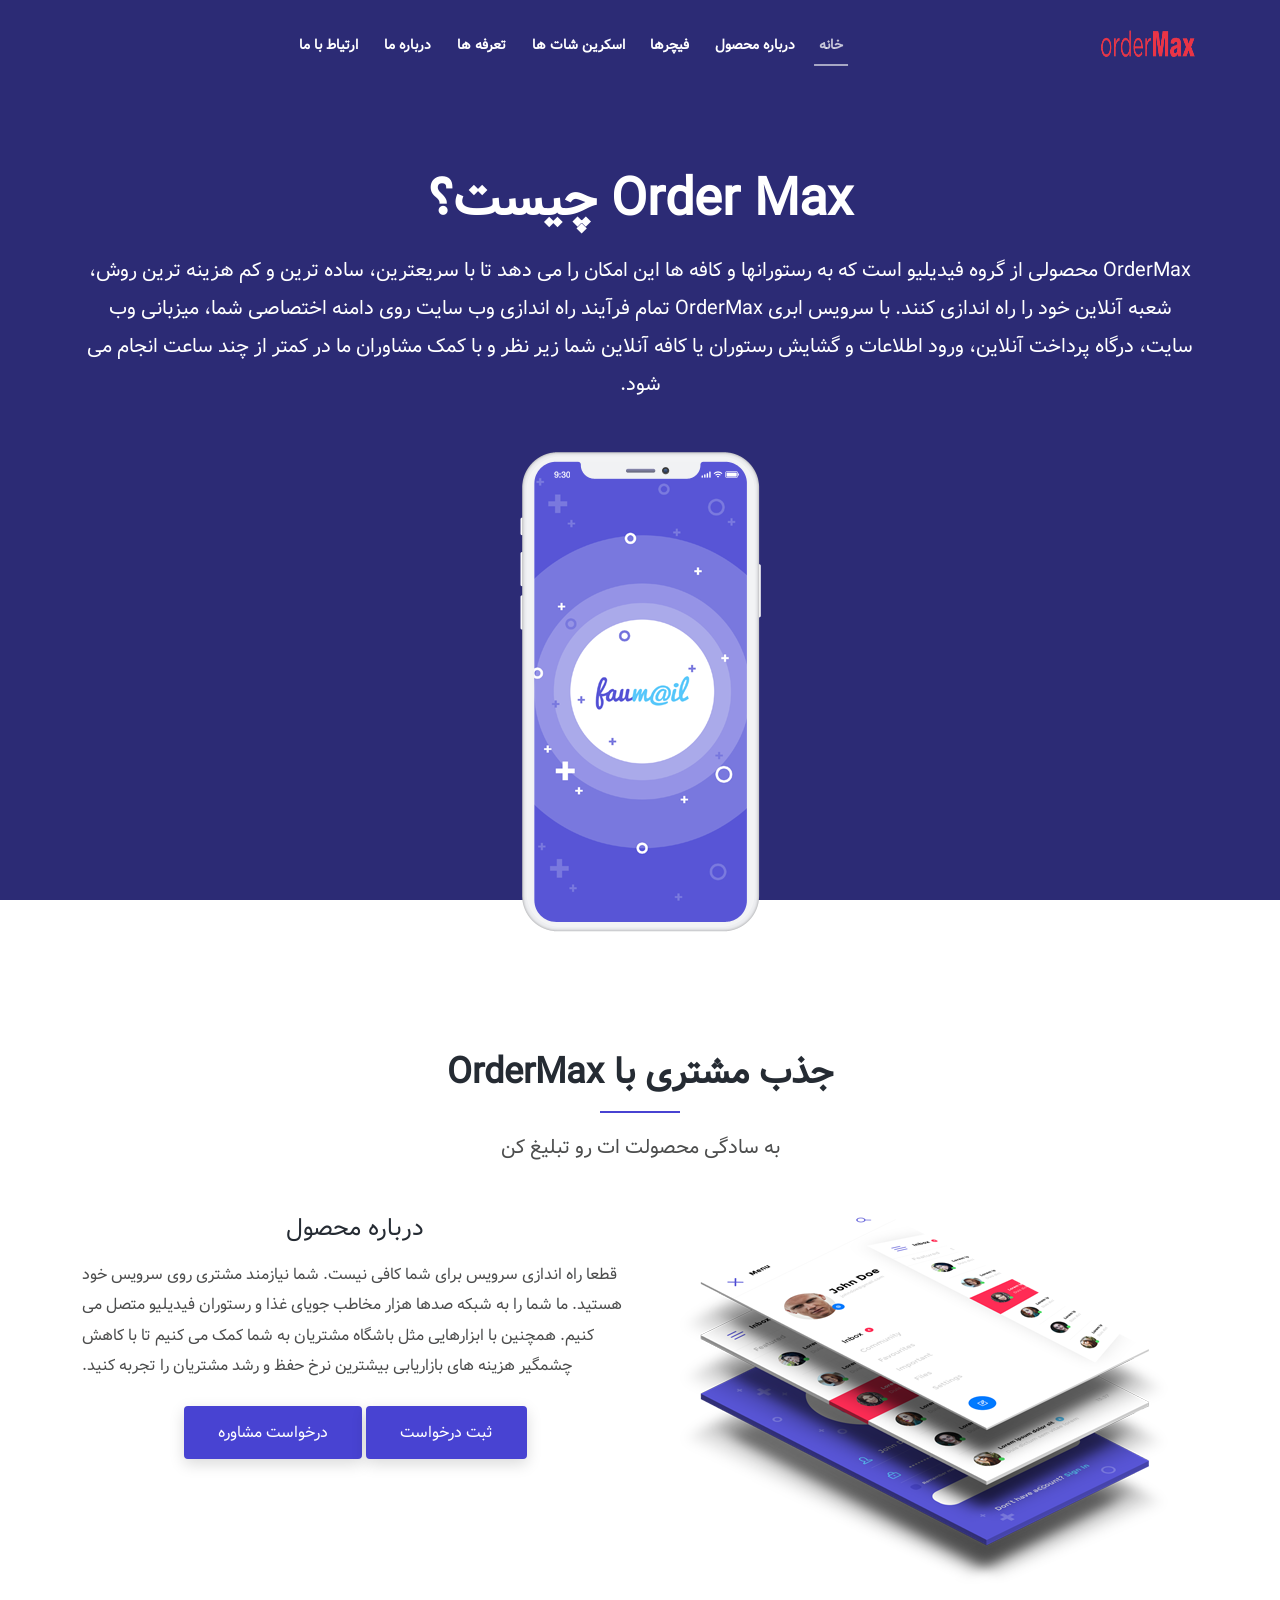
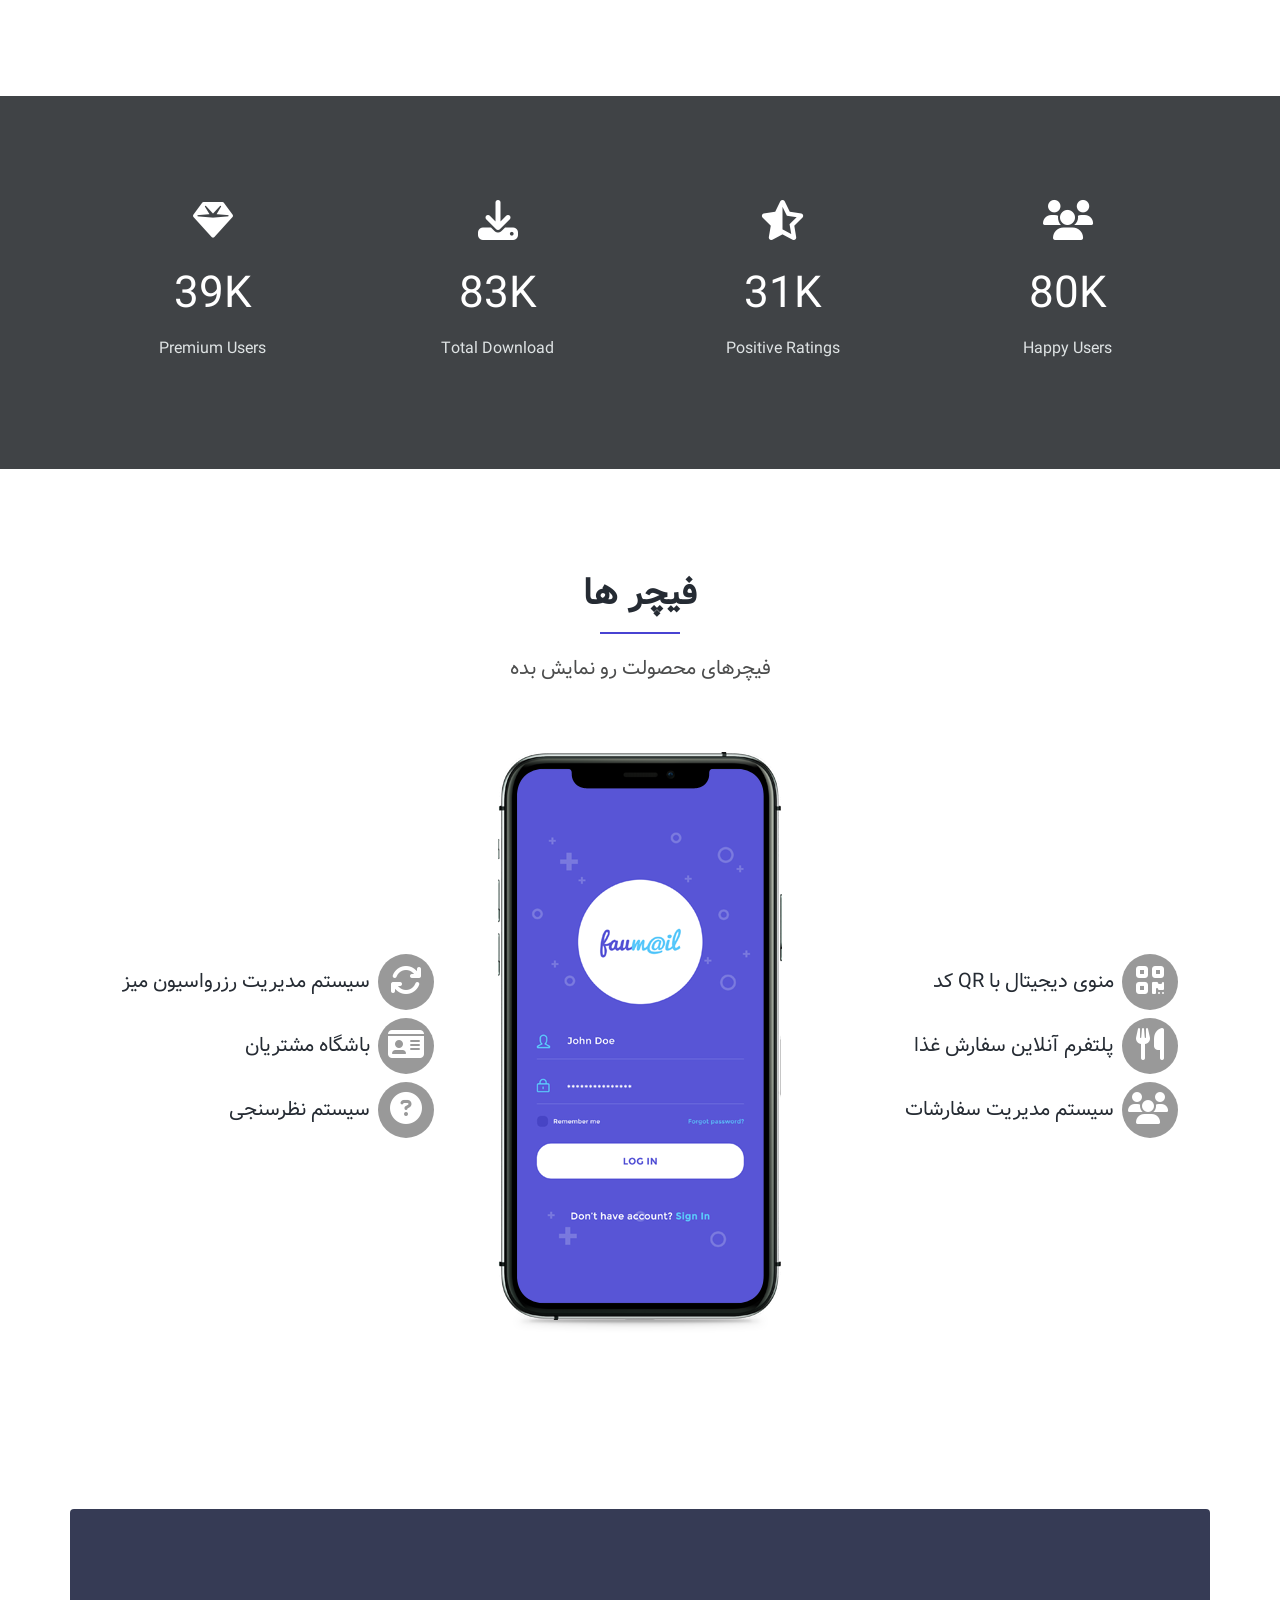
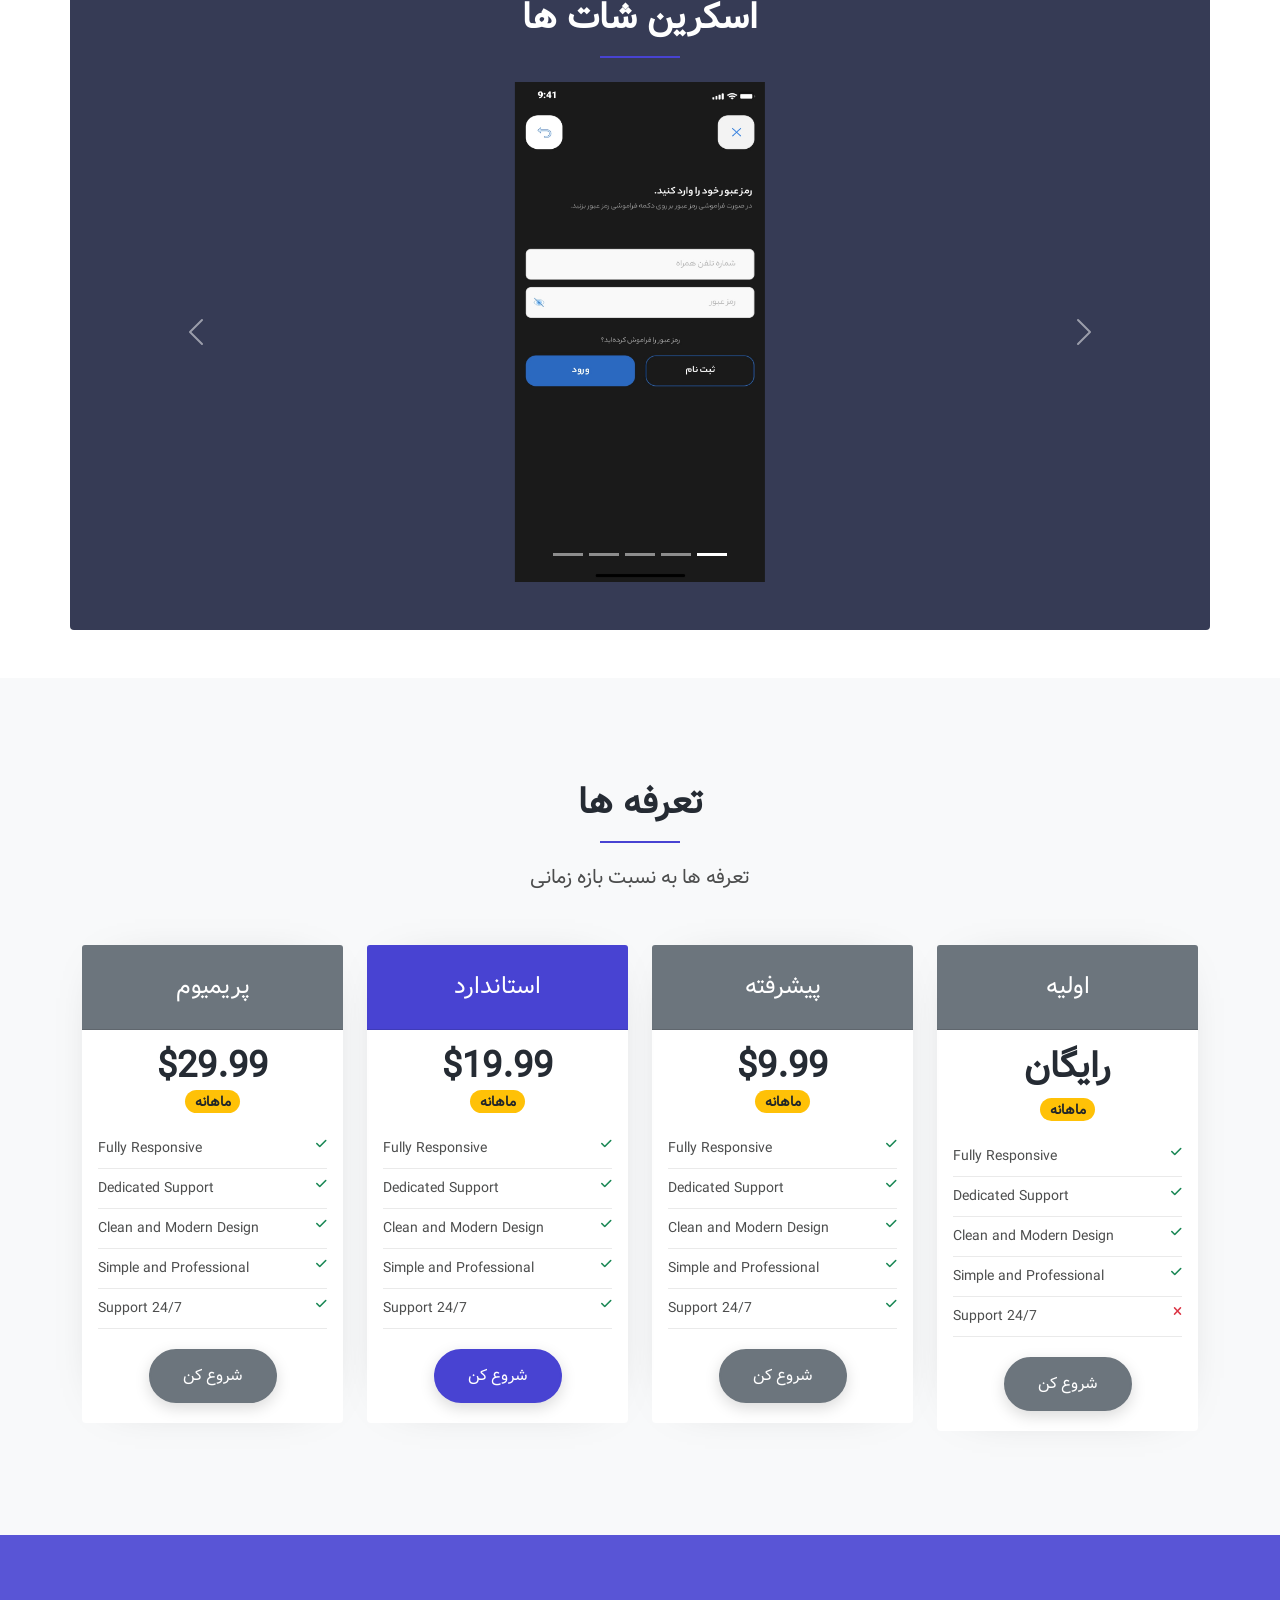
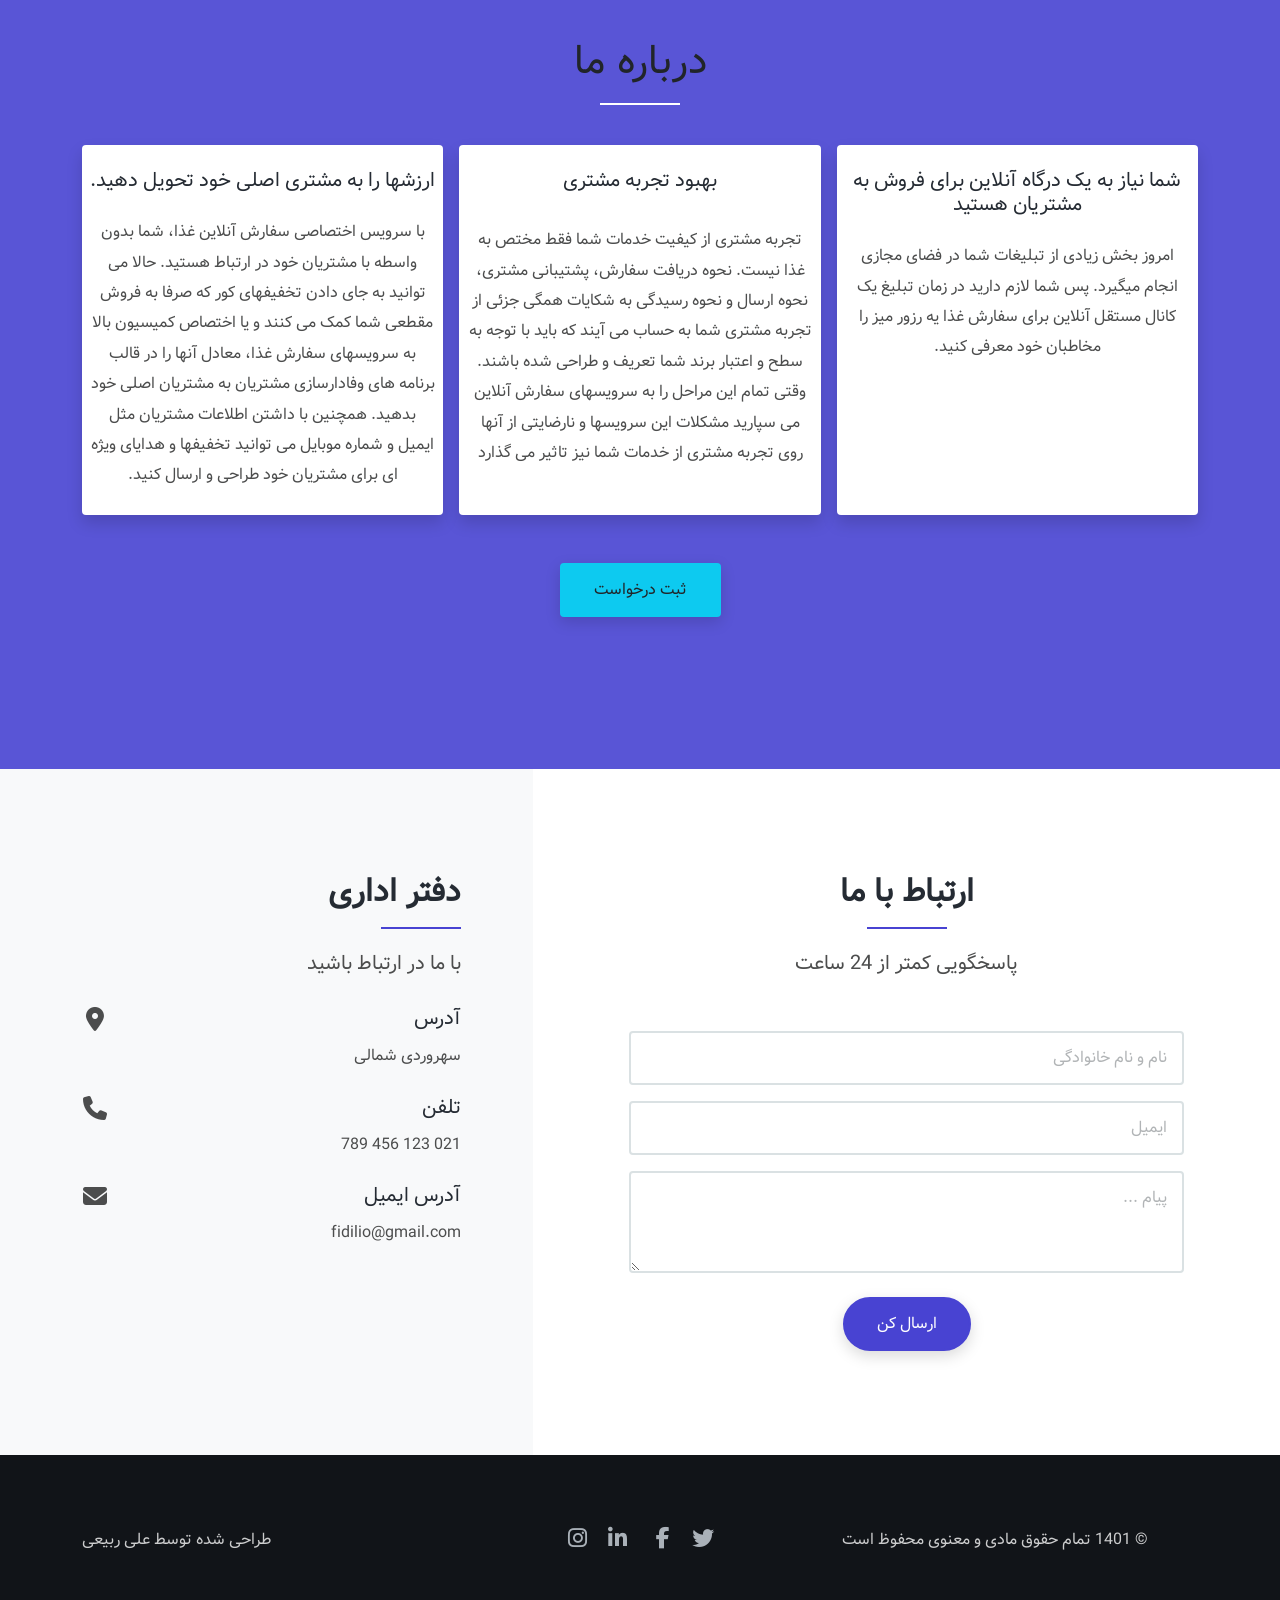
==== commit 9b72cb3b: "fixed icons and smooth scroll" ====
--- a/MXapp - App Landing Page HTML Template.html
+++ b/MXapp - App Landing Page HTML Template.html
@@ -106,7 +106,7 @@
             <!-- Logo -->
             <a class="logo" href="#" title="MXapp">
               <img
-                src="/MXapp - App Landing Page HTML Template_files/fidilio-logo.png"
+                src="MXapp - App Landing Page HTML Template_files/fidilio-logo.png"
                 alt="MXapp"
               />
             </a>
@@ -126,6 +126,7 @@
               <ul class="navbar-nav">
                 <li class="nav-item">
                   <a
+                    href="#home"
                     class="nav-link smooth-scroll"
                     href="http://demo.harnishdesign.net/html/mxapp/index.html#home"
                     >خانه</a
@@ -133,6 +134,7 @@
                 </li>
                 <li class="nav-item">
                   <a
+                    href="#about-product"
                     class="nav-link smooth-scroll"
                     href="http://demo.harnishdesign.net/html/mxapp/index.html#about"
                     >درباره محصول</a
@@ -140,13 +142,15 @@
                 </li>
                 <li class="nav-item">
                   <a
-                    class="nav-link smooth-scroll active"
+                    href="#features"
+                    class="nav-link smooth-scroll"
                     href="http://demo.harnishdesign.net/html/mxapp/index.html#features"
                     >فیچرها</a
                   >
                 </li>
                 <li class="nav-item">
                   <a
+                    href="#screenshots"
                     class="nav-link smooth-scroll"
                     href="http://demo.harnishdesign.net/html/mxapp/index.html#screenshot"
                     >اسکرین شات ها</a
@@ -154,27 +158,34 @@
                 </li>
                 <li class="nav-item">
                   <a
+                    href="#pricing"
                     class="nav-link smooth-scroll"
-                    href="http://demo.harnishdesign.net/html/mxapp/index.html#testimonial"
-                    >نظرات</a
+                    href="http://demo.harnishdesign.net/html/mxapp/index.html#pricing"
+                    > تعرفه ها</a
                   >
                 </li>
                 <li class="nav-item">
                   <a
+                    href="#about-us"
                     class="nav-link smooth-scroll"
-                    href="http://demo.harnishdesign.net/html/mxapp/index.html#pricing"
-                    >قیمت گذاری</a
+                    href="http://demo.harnishdesign.net/html/mxapp/index.html#testimonial"
+                    >درباره ما</a
                   >
                 </li>
-                <li class="nav-item">
+
+                <!-- <li class="nav-item">
                   <a
+                    href="#Q&A"
                     class="nav-link smooth-scroll"
                     href="http://demo.harnishdesign.net/html/mxapp/index.html#faq"
                     >پرسش و پاسخ</a
                   >
-                </li>
+                </li> -->
+
+
                 <li class="nav-item">
                   <a
+                    href="#contact-us"
                     class="nav-link smooth-scroll"
                     href="http://demo.harnishdesign.net/html/mxapp/index.html#contact"
                     >ارتیاط با ما</a
@@ -211,12 +222,12 @@
               "
             ></div>
             <div class="hero-content d-flex pt-5 fullscreen">
-              <div class="container my-auto pt-5">
+              <div class="container my-auto pt-5" id="home">
                 <div class="row mt-5 mb-n5">
                   <div class="col-lg-12 align-self-center text-center">
                     <p class="text-white ls-4 text-uppercase"></p>
                     <h2 class="text-13 fw-600 text-white mb-3">
-                      - Order Max چیست؟ -
+                      Order Max چیست؟
                     </h2>
                     <p class="lead text-white mb-5">
                       OrderMax محصولی از گروه فیدیلیو است که به رستورانها و کافه
@@ -242,9 +253,9 @@
 
         <!-- About
     ============================================= -->
-        <section id="about" class="section">
+        <section class="section" id="about-product">
           <div class="container pt-5">
-            <h2 class="text-9 fw-600 text-center">درباره محصول</h2>
+            <h2 class="text-9 fw-600 text-center">جذب مشتری با OrderMax</h2>
             <hr class="heading-separator-line bg-primary opacity-10 mx-auto" />
             <p class="lead text-center mb-4">به سادگی محصولت ات رو تبلیغ کن</p>
             <div class="row">
@@ -256,9 +267,7 @@
                 />
               </div>
               <div class="col-lg-6 text-center text-lg-start">
-                <h2 class="text-6 mb-3 mt-4 text-center">
-                  جذب مشتری با OrderMax
-                </h2>
+                <h2 class="text-6 mb-3 mt-4 text-center">درباره محصول</h2>
                 <p>
                   قطعا راه اندازی سرویس برای شما کافی نیست. شما نیازمند مشتری
                   روی سرویس خود هستید. ما شما را به شبکه صدها هزار مخاطب جویای
@@ -267,20 +276,8 @@
                   بازاریابی بیشترین نرخ حفظ و رشد مشتریان را تجربه کنید.
                 </p>
                 <div class="text-center pt-2">
-                  <a
-                    class="me-4 mx-1"
-                    href="http://demo.harnishdesign.net/html/mxapp/index.html"
-                    ><img
-                      class="img-fluid"
-                      src="./MXapp - App Landing Page HTML Template_files/app-store.png"
-                      alt=""
-                  /></a>
-                  <a href="http://demo.harnishdesign.net/html/mxapp/index.html"
-                    ><img
-                      class="img-fluid"
-                      src="./MXapp - App Landing Page HTML Template_files/google-play-store.png"
-                      alt=""
-                  /></a>
+                  <a class="btn btn-primary text-white">ثبت درخواست</a>
+                  <a class="btn btn-primary text-white"> درخواست مشاوره</a>
                 </div>
               </div>
             </div>
@@ -368,73 +365,54 @@
             <h2 class="text-9 fw-600 text-center">فیچر ها</h2>
             <hr class="heading-separator-line bg-primary opacity-10 mx-auto" />
             <p class="lead text-center mb-5">فیچرهای محصولت رو نمایش بده</p>
-            <div class="row">
-              <div class="col-lg-4 align-self-center">
-                <div class="row justify-content-center">
-                  <div class="col-md-6 col-lg-12">
-                    <div
-                      class="featured-box featured-box-reverse-lg style-3 mb-5"
-                    >
-                      <div class="featured-box-icon bg-light-1 rounded-circle">
-                        <i class="fas fa-pencil-ruler"></i>
-                      </div>
-                      <h3>منوی دیجیتال با QR کد</h3>
-                    </div>
-                  </div>
-                  <div class="col-md-6 col-lg-12">
-                    <div
-                      class="featured-box featured-box-reverse-lg style-3 mb-5"
-                    >
-                      <div class="featured-box-icon bg-light-1 rounded-circle">
-                        <i class="fas fa-cloud-upload-alt"></i>
-                      </div>
-                      <h3>پلتفرم آنلاین سفارش غذا</h3>
-                    </div>
-                  </div>
-                  <div class="col-md-6 col-lg-12">
-                    <div
-                      class="featured-box featured-box-reverse-lg style-3 mb-5"
-                    >
-                      <div class="featured-box-icon bg-light-1 rounded-circle">
-                        <i class="fas fa-tags"></i>
-                      </div>
-                      <h3>سیستم مدیریت سفارشات</h3>
-                    </div>
-                  </div>
-                </div>
-              </div>
-              <div class="col-lg-4 text-center mb-4 mb-lg-0">
+            <div class="row text-center m-auto">
+              <div class="col-md-4 text-center my-auto">
+                <div class="col my-2">
+                  <div class="d-flex">
+                    <i class="mx-2 text-white custom-i fas fa-qrcode"></i>
+                    <h3 class="fs-5 my-auto">منوی دیجیتال با QR کد</h3>
+                  </div>
+                </div>
+                <div class="col my-2">
+                  <div class="d-flex">
+                    <i class="mx-2 text-white custom-i fa fa-cutlery"></i>
+                    <h3 class="fs-5 my-auto">پلتفرم آنلاین سفارش غذا</h3>
+                  </div>
+                </div>
+                <div class="col my-2">
+                  <div class="d-flex">
+                    <i class="mx-2 text-white custom-i fa fa-users"></i>
+                    <h3 class="fs-5 my-auto">سیستم مدیریت سفارشات</h3>
+                  </div>
+                </div>
+              </div>
+
+              <div class="col-md-4 m-auto my-3">
                 <img
                   alt=""
                   src="./MXapp - App Landing Page HTML Template_files/app-showcase-feature.png"
-                  class="img-fluid"
+                  class="img-fluid m-auto text-center"
                 />
               </div>
-              <div class="col-lg-4 align-self-center">
-                <div class="row justify-content-center">
-                  <div class="col-md-6 col-lg-12">
-                    <div class="featured-box style-3 mb-5">
-                      <div class="featured-box-icon bg-light-1 rounded-circle">
-                        <i class="fas fa-lock"></i>
-                      </div>
-                      <h3>سیستم مدیریت رزرواسیون میز</h3>
-                    </div>
-                  </div>
-                  <div class="col-md-6 col-lg-12">
-                    <div class="featured-box style-3 mb-5">
-                      <div class="featured-box-icon bg-light-1 rounded-circle">
-                        <i class="fas fa-paper-plane"></i>
-                      </div>
-                      <h3>باشگاه مشتریان</h3>
-                    </div>
-                  </div>
-                  <div class="col-md-6 col-lg-12">
-                    <div class="featured-box style-3 mb-5">
-                      <div class="featured-box-icon bg-light-1 rounded-circle">
-                        <i class="fas fa-sync-alt"></i>
-                      </div>
-                      <h3>سیستم نظرسنجی</h3>
-                    </div>
+              <div class="col-md-4 text-center my-auto">
+                <div class="col my-2">
+                  <div class="d-flex">
+                    <i class="mx-2 text-white custom-i fa fa-refresh"></i>
+                    <h3 class="fs-5 my-auto">سیستم مدیریت رزرواسیون میز</h3>
+                  </div>
+                </div>
+                <div class="col my-2">
+                  <div class="d-flex">
+                    <i class="mx-2 text-white custom-i fa fa-id-card"></i>
+                    <h3 class="fs-5 my-auto">باشگاه مشتریان</h3>
+                  </div>
+                </div>
+                <div class="col my-2">
+                  <div class="d-flex">
+                    <i
+                      class="mx-2 text-white custom-i fa fa-question-circle"
+                    ></i>
+                    <h3 class="fs-5 my-auto">سیستم نظرسنجی</h3>
                   </div>
                 </div>
               </div>
@@ -444,11 +422,12 @@
         <!-- Features end -->
 
         <!-- Screenshot -->
-        <div
+        <div 
+          id="screenshots"
           style="background-color: #363b55"
           class="container my-5 p-5 rounded"
         >
-          <h2 class="text-9 fw-600 text-center text-white pt-4">
+          <h2 class="text-9 fw-600 text-center mt-3 text-white pt-4">
             اسکرین شات ها
           </h2>
           <hr
@@ -480,40 +459,52 @@
                 data-bs-slide-to="2"
                 aria-label="Slide 3"
               ></button>
-            </div>
-            <div style="height: 80vh" class="carousel-inner">
+              <button
+                type="button"
+                data-bs-target="#carouselExampleIndicators"
+                data-bs-slide-to="3"
+                aria-label="Slide 3"
+              ></button>
+              <button
+                type="button"
+                data-bs-target="#carouselExampleIndicators"
+                data-bs-slide-to="4"
+                aria-label="Slide 3"
+              ></button>
+            </div>
+            <div class="carousel-inner">
               <div class="carousel-item active">
                 <img
-                  src="/MXapp - App Landing Page HTML Template_files/owl-1.jpg"
-                  class="d-block m-auto w-25"
+                  src="MXapp - App Landing Page HTML Template_files/owl-1.jpg"
+                  class="d-block m-auto carousel-img-custom img-fluid"
                   alt="..."
                 />
               </div>
               <div class="carousel-item">
                 <img
-                  src="/MXapp - App Landing Page HTML Template_files/owl-2.jpg"
-                  class="d-block m-auto w-25"
+                  src="MXapp - App Landing Page HTML Template_files/owl-2.jpg"
+                  class="d-block m-auto carousel-img-custom img-fluid"
                   alt="..."
                 />
               </div>
               <div class="carousel-item">
                 <img
-                  src="/MXapp - App Landing Page HTML Template_files/owl-3.jpg"
-                  class="d-block m-auto w-25"
+                  src="MXapp - App Landing Page HTML Template_files/owl-3.jpg"
+                  class="d-block m-auto carousel-img-custom img-fluid"
                   alt="..."
                 />
               </div>
               <div class="carousel-item">
                 <img
-                  src="/MXapp - App Landing Page HTML Template_files/owl-4.jpg"
-                  class="d-block m-auto w-25"
+                  src="MXapp - App Landing Page HTML Template_files/owl-4.jpg"
+                  class="d-block m-auto carousel-img-custom img-fluid"
                   alt="..."
                 />
               </div>
               <div class="carousel-item">
                 <img
-                  src="/MXapp - App Landing Page HTML Template_files/owl-5.jpg"
-                  class="d-block m-auto w-25"
+                  src="MXapp - App Landing Page HTML Template_files/owl-5.jpg"
+                  class="d-block m-auto carousel-img-custom img-fluid"
                   alt="..."
                 />
               </div>
@@ -847,7 +838,7 @@
         <!-- Pricing Plan end -->
 
         <!-- Get the app -->
-        <section id="download" class="hero-wrap section">
+        <section id="about-us" class="hero-wrap section">
           <div class="hero-mask opacity-9 bg-primary"></div>
           <div
             class="hero-bg parallax"
@@ -861,7 +852,9 @@
           ></div>
           <div class="hero-content">
             <div class="container">
-              <div class="row">
+              <h1 class="  text-center text-dark">درباره ما</h1>
+              <hr class="heading-separator-line bg-white opacity-10 mx-auto" />
+              <div class="row pt-4 g-3">
                 <div class="col-md-4">
                   <div class="text-center bg-white shadow h-100 p-2 rounded">
                     <h5 class="py-3">
@@ -914,7 +907,7 @@
         </section>
         <!-- Get the app end -->
 
-        <section id="contact">
+        <section id="contact-us">
           <div class="row g-0">
             <div class="col-md-6 col-lg-7">
               <div class="section px-4 px-sm-5 mx-lg-5">
@@ -1008,11 +1001,9 @@
           <div class="row">
             <div class="col-lg-4 align-self-center text-center text-lg-start">
               <p class="mb-0">
-                © 2021
-                <a
-                  href="./MXapp - App Landing Page HTML Template_files/index.html"
-                  >MXapp</a
-                >. All Rights Reserved.
+                © 1401
+                
+                تمام حقوق  مادی و معنوی محفوظ است
               </p>
             </div>
             <div
@@ -1068,22 +1059,23 @@
                 class="nav nav-separator nav-separator-light justify-content-center justify-content-lg-end"
               >
                 <li class="nav-item">
-                  <a
+                  <!-- <a
                     class="nav-link"
                     data-bs-toggle="modal"
                     data-bs-target="#terms"
                     href="./MXapp - App Landing Page HTML Template_files/index.html"
                     >Terms of Use</a
-                  >
+                  > -->
                 </li>
                 <li class="nav-item">
-                  <a
+                  طراحی شده توسط علی ربیعی
+                  <!-- <a
                     class="nav-link"
                     data-bs-toggle="modal"
                     data-bs-target="#privacy"
                     href="./MXapp - App Landing Page HTML Template_files/index.html"
                     >Privacy Policy</a
-                  >
+                  > -->
                 </li>
               </ul>
             </div>
@@ -1113,7 +1105,7 @@
       <div class="modal-dialog modal-xl modal-dialog-centered" role="document">
         <div class="modal-content">
           <div class="modal-header">
-            <h5 class="modal-title">Terms of Use</h5>
+            <h5 class="modal-title">طراحی شده توسط علی ربیعی</h5>
             <button
               type="button"
               class="btn-close"
@@ -1288,22 +1280,11 @@
     <script src="./MXapp - App Landing Page HTML Template_files/switcher.min.js.download"></script>
     <!-- Custom Script -->
     <script src="./MXapp - App Landing Page HTML Template_files/theme.js.download"></script>
+    <script src="MXapp - App Landing Page HTML Template_files/jQuery-Plugin-For-Configurable-Smooth-Scroll-Experience-smoothScroll/dist/jquery.smoothscroll.min.js"></script>
     <script>
-      $(".owl-carousel").owlCarousel({
-        loop: true,
-        margin: 10,
-        nav: true,
-        responsive: {
-          0: {
-            items: 1,
-          },
-          600: {
-            items: 3,
-          },
-          1000: {
-            items: 5,
-          },
-        },
+      $(document).SmoothScroll({
+        target: 'a[href^="#"]',
+        easing: "easeOutQuint",
       });
     </script>
   </body>
--- a/MXapp - App Landing Page HTML Template_files/stylesheet.css
+++ b/MXapp - App Landing Page HTML Template_files/stylesheet.css
@@ -49,6 +49,7 @@
   background: #f5f5f5;
   color: #4c4d4d;
   font-family: "Poppins", sans-serif;
+  direction: rtl;
 }
 
 /*-------- Preloader --------*/
@@ -3934,8 +3935,22 @@
   direction: rtl;
 }
 .logo img {
-  width: 70px !important;
-  height: 70px !important;
+  width: 100px !important;
+  height: 80px !important;
   border-radius: 50%;
   margin: 5px 0;
 }
+.custom-i{
+  width:  3.5rem;
+  height: 3.5rem ;
+  font-size: 2rem;
+  border-radius: 50%;
+  background-color: #999;
+  padding: 10px;
+  text-align: center;
+  margin: auto;
+}
+.carousel-img-custom{
+  width: 250px;
+  height: 500px;
+}
